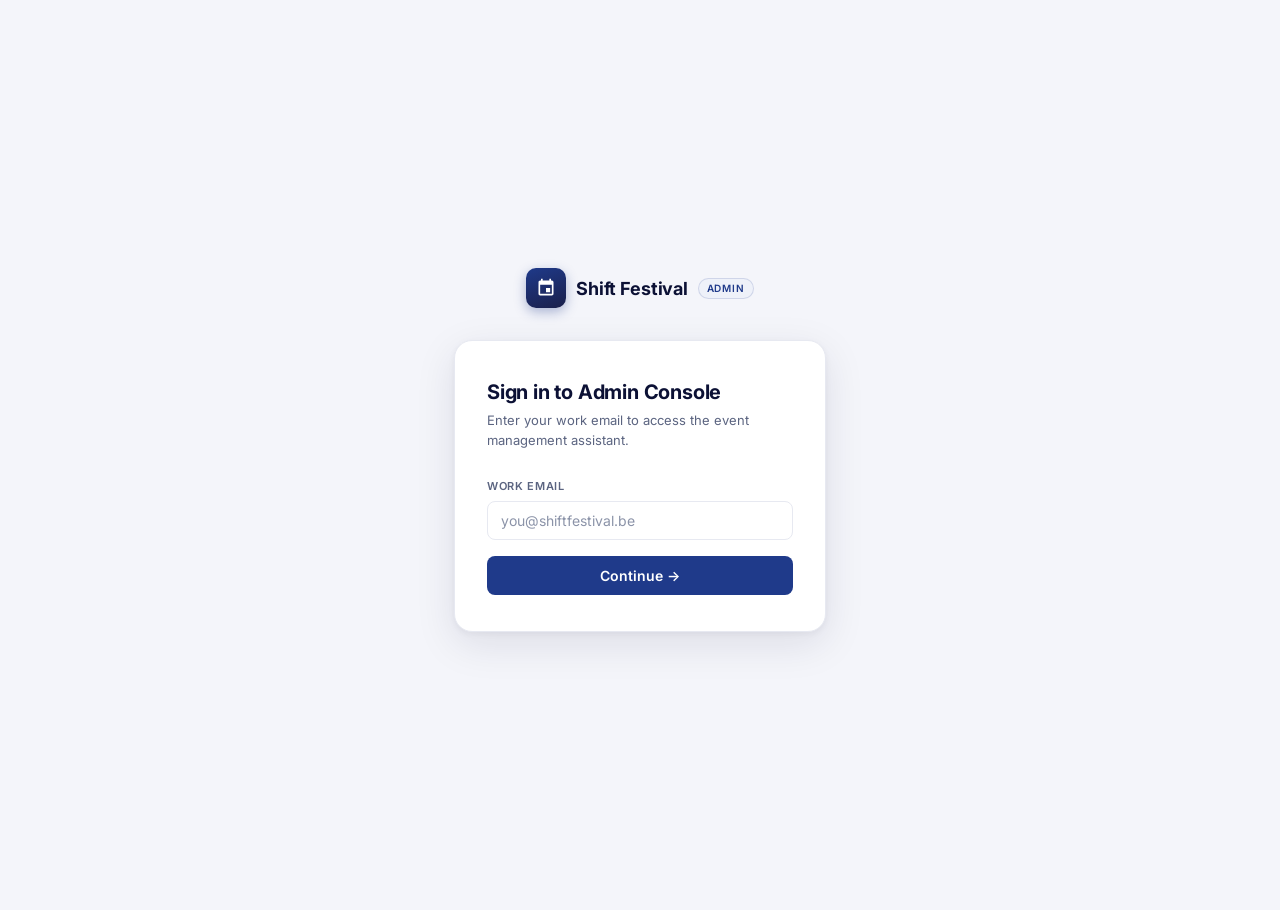
==== static/index.html @ 6b0bdf30 "Fix crypto.randomUUID on non-secure HTTP origins crypto.randomUUID() is only available in secure con" ====
<!DOCTYPE html>
<html lang="en">
<head>
  <meta charset="UTF-8" />
  <meta name="viewport" content="width=device-width, initial-scale=1.0" />
  <title>Admin Console — Shift Festival</title>
  <link rel="preconnect" href="https://fonts.googleapis.com" />
  <link rel="preconnect" href="https://fonts.gstatic.com" crossorigin />
  <link href="https://fonts.googleapis.com/css2?family=Inter:wght@400;500;600;700&family=JetBrains+Mono:wght@400;500&display=swap" rel="stylesheet" />
  <style>
    :root {
      --bg:          #f4f5fa;
      --surface:     #ffffff;
      --surface-2:   #fafbfd;
      --ink:         #0c1135;
      --ink-2:       #1a1f4a;
      --muted:       #5b6480;
      --muted-2:     #8b93a8;
      --line:        #e7e9f1;
      --line-2:      #dfe2ee;
      --primary:     #1f3a8a;
      --primary-dk:  #172a63;
      --primary-soft:#eef1f9;
      --accent:      #0e7c66;
      --accent-soft: #e6f4f1;
      --ok:          #0f8b66;
      --warn:        #c97a08;
      --hot:         #d63a4a;
      --ok-soft:     #e6f4ee;
      --warn-soft:   #fef3e2;
      --hot-soft:    #fdeef0;
      --shadow-sm:   0 1px 2px rgba(15,18,60,.04), 0 1px 1px rgba(15,18,60,.03);
      --shadow:      0 4px 14px rgba(15,18,60,.07), 0 1px 2px rgba(15,18,60,.04);
      --shadow-lg:   0 12px 40px rgba(15,18,60,.10), 0 2px 6px rgba(15,18,60,.05);
      --radius:      12px;
      --radius-lg:   18px;
      --radius-sm:   8px;
      --font:        "Inter", system-ui, -apple-system, sans-serif;
      --font-mono:   "JetBrains Mono", ui-monospace, "SF Mono", monospace;
    }

    *, *::before, *::after { box-sizing: border-box; margin: 0; padding: 0; }

    body {
      font-family: var(--font);
      background: var(--bg);
      color: var(--ink);
      height: 100dvh;
      overflow: hidden;
      font-size: 14px;
      line-height: 1.5;
      -webkit-font-smoothing: antialiased;
    }

    /* ── Shared ───────────────────────────────────────────────── */
    .screen {
      position: absolute; inset: 0;
      display: flex; flex-direction: column;
      transition: opacity .25s, transform .25s;
    }
    .screen.hidden { opacity: 0; pointer-events: none; transform: translateY(10px); }

    /* ── LOGIN ────────────────────────────────────────────────── */
    #login-screen {
      align-items: center;
      justify-content: center;
      background: var(--bg);
    }

    .login-wrap {
      width: 100%; max-width: 420px; padding: 24px;
      display: flex; flex-direction: column; gap: 0;
    }

    .login-brand {
      display: flex; align-items: center; gap: 10px;
      margin-bottom: 32px; justify-content: center;
    }
    .login-brand-icon {
      width: 40px; height: 40px; border-radius: 10px;
      background: linear-gradient(160deg, var(--primary), var(--ink-2));
      display: flex; align-items: center; justify-content: center;
      box-shadow: 0 4px 12px rgba(31,58,138,.35);
    }
    .login-brand-icon svg { width: 20px; height: 20px; fill: #fff; }
    .login-brand-name { font-size: 18px; font-weight: 700; letter-spacing: -.015em; color: var(--ink); }
    .login-brand-tag  {
      font-size: 10px; font-weight: 600; letter-spacing: .08em; text-transform: uppercase;
      padding: 2px 8px; border-radius: 99px;
      background: var(--primary-soft); color: var(--primary);
      border: 1px solid rgba(31,58,138,.15);
    }

    .login-card {
      background: var(--surface);
      border: 1px solid var(--line);
      border-radius: var(--radius-lg);
      padding: 36px 32px;
      box-shadow: var(--shadow-lg);
    }

    .login-title { font-size: 20px; font-weight: 700; margin-bottom: 4px; letter-spacing: -.01em; }
    .login-sub   { font-size: 13px; color: var(--muted); margin-bottom: 28px; line-height: 1.5; }

    .form-group { margin-bottom: 16px; }
    .form-group label {
      display: block; font-size: 11px; font-weight: 600;
      color: var(--muted); margin-bottom: 6px;
      letter-spacing: .06em; text-transform: uppercase;
    }
    .form-group input {
      width: 100%; padding: 10px 13px;
      background: var(--surface); border: 1px solid var(--line);
      border-radius: var(--radius-sm); color: var(--ink); font-size: 14px;
      font-family: var(--font); outline: none; transition: border-color .15s, box-shadow .15s;
    }
    .form-group input:focus {
      border-color: var(--accent);
      box-shadow: 0 0 0 3px rgba(14,124,102,.1);
    }
    .form-group input::placeholder { color: var(--muted-2); }

    #login-error {
      font-size: 12px; color: var(--hot); margin-bottom: 14px;
      min-height: 18px; display: none;
      background: var(--hot-soft); border: 1px solid rgba(214,58,74,.15);
      border-radius: var(--radius-sm); padding: 8px 12px;
    }

    .btn-primary {
      width: 100%; padding: 11px 16px;
      background: var(--primary);
      border: none; border-radius: var(--radius-sm);
      color: #fff; font-size: 14px; font-weight: 600;
      font-family: var(--font); cursor: pointer; transition: background .15s, box-shadow .15s;
      display: flex; align-items: center; justify-content: center; gap: 8px;
      letter-spacing: -.005em;
    }
    .btn-primary:hover    { background: var(--primary-dk); box-shadow: 0 4px 14px rgba(31,58,138,.3); }
    .btn-primary:disabled { opacity: .5; cursor: not-allowed; }

    .btn-spinner {
      width: 15px; height: 15px; border: 2px solid rgba(255,255,255,.3);
      border-top-color: #fff; border-radius: 50%;
      animation: spin .65s linear infinite; display: none;
    }
    .btn-primary.loading .btn-spinner { display: block; }
    .btn-primary.loading .btn-label   { display: none; }

    /* ── CHAT ─────────────────────────────────────────────────── */
    #chat-screen { display: flex; flex-direction: column; background: var(--bg); }

    /* Header */
    .chat-header {
      flex-shrink: 0;
      display: flex; align-items: center; gap: 12px;
      padding: 0 20px; height: 56px;
      background: rgba(255,255,255,.85);
      backdrop-filter: blur(12px);
      border-bottom: 1px solid var(--line);
      z-index: 10;
    }
    .header-icon {
      width: 30px; height: 30px; border-radius: 8px;
      background: linear-gradient(160deg, var(--primary), var(--ink-2));
      display: flex; align-items: center; justify-content: center; flex-shrink: 0;
    }
    .header-icon svg { width: 15px; height: 15px; fill: #fff; }
    .header-brand { display: flex; flex-direction: column; flex: 1; }
    .header-title { font-size: 13px; font-weight: 700; color: var(--ink); letter-spacing: -.01em; line-height: 1.2; }
    .header-sub   { font-size: 11px; color: var(--muted); letter-spacing: .01em; }
    .header-user  {
      font-size: 12px; color: var(--muted);
      background: var(--surface-2); border: 1px solid var(--line);
      border-radius: 99px; padding: 3px 10px;
      font-family: var(--font-mono); font-size: 11px;
    }
    .header-conn {
      display: flex; align-items: center; gap: 6px;
      font-size: 12px; color: var(--muted);
    }
    .conn-dot {
      width: 7px; height: 7px; border-radius: 50%;
      background: var(--muted-2); transition: background .3s;
    }
    .conn-dot.online  { background: var(--ok); box-shadow: 0 0 0 2px var(--ok-soft); }
    .conn-dot.offline { background: var(--hot); }

    /* Status bar */
    .status-bar {
      flex-shrink: 0; height: 26px;
      display: flex; align-items: center; padding: 0 20px;
      background: var(--surface); border-bottom: 1px solid var(--line);
    }
    .status-text { font-size: 11px; color: var(--muted-2); letter-spacing: .02em; }
    .status-text.active { color: var(--accent); }

    /* Messages */
    .messages {
      flex: 1; overflow-y: auto; padding: 24px 20px;
      display: flex; flex-direction: column; gap: 16px;
    }
    .messages::-webkit-scrollbar { width: 4px; }
    .messages::-webkit-scrollbar-thumb { background: var(--line-2); border-radius: 2px; }

    /* Welcome */
    .welcome {
      margin: auto; text-align: center;
      max-width: 400px; padding: 32px 20px;
    }
    .welcome-icon {
      width: 56px; height: 56px; border-radius: 14px;
      background: linear-gradient(160deg, var(--primary), var(--ink-2));
      display: flex; align-items: center; justify-content: center;
      margin: 0 auto 20px; box-shadow: 0 8px 24px rgba(31,58,138,.25);
      animation: float 3s ease-in-out infinite;
    }
    .welcome-icon svg { width: 26px; height: 26px; fill: #fff; }
    .welcome h2 { font-size: 18px; font-weight: 700; margin-bottom: 8px; letter-spacing: -.015em; }
    .welcome p  { font-size: 13px; color: var(--muted); line-height: 1.6; }
    .welcome-chips { display: flex; flex-wrap: wrap; gap: 8px; justify-content: center; margin-top: 20px; }
    .welcome-chip {
      padding: 7px 14px; border-radius: 99px;
      background: var(--surface); border: 1px solid var(--line);
      font-size: 12px; font-weight: 500; color: var(--muted);
      cursor: pointer; transition: all .15s; box-shadow: var(--shadow-sm);
    }
    .welcome-chip:hover {
      background: var(--primary-soft); color: var(--primary);
      border-color: rgba(31,58,138,.2); box-shadow: var(--shadow);
    }

    /* Message rows */
    .msg-row { display: flex; flex-direction: column; max-width: 80%; }
    .msg-row.user   { align-self: flex-end; align-items: flex-end; }
    .msg-row.assist { align-self: flex-start; align-items: flex-start; }
    .msg-row { animation: fadeUp .2s ease; }

    .msg-bubble {
      padding: 10px 14px; border-radius: 14px;
      font-size: 13.5px; line-height: 1.6;
      white-space: pre-wrap; word-break: break-word;
    }
    .msg-row.user   .msg-bubble {
      background: var(--primary); color: #fff;
      border-bottom-right-radius: 4px;
      box-shadow: 0 2px 8px rgba(31,58,138,.2);
    }
    .msg-row.assist .msg-bubble {
      background: var(--surface); color: var(--ink);
      border: 1px solid var(--line); border-bottom-left-radius: 4px;
      box-shadow: var(--shadow-sm);
    }

    /* Cursor */
    .cursor {
      display: inline-block; width: 2px; height: 14px;
      background: var(--accent); margin-left: 2px; vertical-align: middle;
      animation: blink .8s step-end infinite;
    }

    /* Tool badges */
    .badge-row { display: flex; flex-wrap: wrap; gap: 6px; margin-bottom: 6px; }
    .badge {
      display: inline-flex; align-items: center; gap: 5px;
      padding: 3px 9px; border-radius: 99px; font-size: 11px; font-weight: 500;
      background: var(--surface); border: 1px solid var(--line);
      color: var(--muted); box-shadow: var(--shadow-sm);
      transition: all .2s;
    }
    .badge.done  { background: var(--ok-soft);   border-color: rgba(14,124,102,.2); color: var(--ok); }
    .badge.error { background: var(--hot-soft);   border-color: rgba(214,58,74,.2);  color: var(--hot); }
    .badge-spinner {
      width: 10px; height: 10px;
      border: 1.5px solid var(--line-2); border-top-color: var(--accent);
      border-radius: 50%; animation: spin .65s linear infinite;
    }
    .badge-icon { font-size: 10px; }
    .badge-time { opacity: .6; font-size: 10px; font-family: var(--font-mono); }

    /* Suggestions */
    .suggestions { display: flex; gap: 8px; flex-wrap: wrap; margin-top: 10px; }
    .chip {
      padding: 6px 13px; border-radius: 99px; font-size: 12px; font-weight: 500;
      background: var(--surface); border: 1px solid var(--line);
      color: var(--muted); cursor: pointer; transition: all .15s;
      box-shadow: var(--shadow-sm);
    }
    .chip:hover {
      background: var(--primary-soft); color: var(--primary);
      border-color: rgba(31,58,138,.2);
    }

    /* Cards */
    .card-grid { display: flex; flex-direction: column; gap: 6px; margin-top: 10px; width: 100%; }

    .card {
      padding: 12px 14px;
      background: var(--surface); border: 1px solid var(--line);
      border-radius: var(--radius); font-size: 12px;
      box-shadow: var(--shadow-sm); transition: box-shadow .15s;
    }
    .card:hover { box-shadow: var(--shadow); }
    .card-title { font-weight: 600; font-size: 13px; margin-bottom: 5px; color: var(--ink); letter-spacing: -.01em; }
    .card-meta  { color: var(--muted); display: flex; gap: 14px; flex-wrap: wrap; font-size: 12px; }
    .card-meta span { display: flex; align-items: center; gap: 4px; }
    .card-pill {
      display: inline-flex; align-items: center; gap: 4px;
      padding: 1px 8px; border-radius: 99px;
      font-size: 10px; font-weight: 600; letter-spacing: .03em;
    }
    .card-pill.teal   { background: var(--accent-soft); color: var(--accent); }
    .card-pill.navy   { background: var(--primary-soft); color: var(--primary); }

    /* Service status grid */
    .status-grid { display: grid; grid-template-columns: repeat(auto-fill, minmax(150px, 1fr)); gap: 6px; margin-top: 10px; }
    .status-tile {
      padding: 11px 13px;
      background: var(--surface); border: 1px solid var(--line);
      border-radius: var(--radius); box-shadow: var(--shadow-sm);
      display: flex; align-items: center; gap: 9px; font-size: 12px;
    }
    .svc-dot { width: 8px; height: 8px; border-radius: 50%; flex-shrink: 0; }
    .svc-dot.online   { background: var(--ok);   box-shadow: 0 0 0 2.5px var(--ok-soft); }
    .svc-dot.offline  { background: var(--hot);  box-shadow: 0 0 0 2.5px var(--hot-soft); }
    .svc-dot.degraded { background: var(--warn); box-shadow: 0 0 0 2.5px var(--warn-soft); }
    .svc-dot.unknown  { background: var(--muted-2); }
    .svc-name   { font-weight: 600; flex: 1; color: var(--ink); }
    .svc-status { color: var(--muted); font-size: 11px; text-transform: capitalize; }

    /* Error log */
    .log-line {
      padding: 7px 11px; border-radius: var(--radius-sm);
      font-family: var(--font-mono); font-size: 11px;
      border-left: 3px solid var(--line-2); margin-top: 4px;
      background: var(--surface-2); color: var(--muted);
    }
    .log-line.error   { border-left-color: var(--hot);  background: var(--hot-soft);  color: var(--ink); }
    .log-line.warning { border-left-color: var(--warn); background: var(--warn-soft); color: var(--ink); }
    .log-source { font-weight: 700; color: var(--ink); margin-right: 7px; }

    /* Invoice status pills */
    .inv-status {
      display: inline-block; padding: 1px 7px; border-radius: 99px;
      font-size: 10px; font-weight: 600; letter-spacing: .03em; text-transform: capitalize;
    }
    .inv-status.paid    { background: var(--ok-soft);   color: var(--ok); }
    .inv-status.open    { background: var(--primary-soft); color: var(--primary); }
    .inv-status.overdue { background: var(--hot-soft);  color: var(--hot); }
    .inv-status.unknown { background: var(--surface-2); color: var(--muted); border: 1px solid var(--line); }

    /* Total card */
    .total-card {
      padding: 16px 18px; border-radius: var(--radius);
      background: var(--primary); color: #fff; margin-top: 10px;
      box-shadow: 0 4px 16px rgba(31,58,138,.25);
    }
    .total-amount { font-size: 26px; font-weight: 700; letter-spacing: -.02em; line-height: 1; }
    .total-label  { font-size: 12px; opacity: .7; margin-top: 5px; }

    /* Typing indicator */
    .typing { display: flex; gap: 4px; align-items: center; padding: 2px 0; }
    .typing-dot {
      width: 6px; height: 6px; border-radius: 50%; background: var(--muted-2);
      animation: bounce .9s ease-in-out infinite;
    }
    .typing-dot:nth-child(2) { animation-delay: .15s; }
    .typing-dot:nth-child(3) { animation-delay: .30s; }

    /* Error toast */
    .error-toast {
      padding: 10px 14px; border-radius: var(--radius-sm); font-size: 12px;
      background: var(--hot-soft); border: 1px solid rgba(214,58,74,.2);
      color: var(--hot); display: flex; align-items: center; gap: 8px;
    }

    /* Input bar */
    .input-bar {
      flex-shrink: 0; padding: 12px 16px;
      background: rgba(255,255,255,.9);
      backdrop-filter: blur(10px);
      border-top: 1px solid var(--line);
      display: flex; gap: 10px; align-items: flex-end;
    }
    .input-wrap { flex: 1; position: relative; }
    #msg-input {
      width: 100%; padding: 10px 14px;
      background: var(--surface); border: 1px solid var(--line);
      border-radius: var(--radius-sm); color: var(--ink); font-size: 14px;
      font-family: var(--font); outline: none; resize: none; line-height: 1.5;
      max-height: 120px; overflow-y: hidden; transition: border-color .15s, box-shadow .15s;
      box-shadow: var(--shadow-sm);
    }
    #msg-input:focus {
      border-color: var(--accent);
      box-shadow: 0 0 0 3px rgba(14,124,102,.1);
    }
    #msg-input::placeholder { color: var(--muted-2); }
    #msg-input:disabled     { opacity: .5; cursor: not-allowed; }

    #send-btn {
      width: 40px; height: 40px; flex-shrink: 0; border-radius: var(--radius-sm);
      background: var(--primary); border: none; cursor: pointer;
      display: flex; align-items: center; justify-content: center;
      transition: background .15s, box-shadow .15s; box-shadow: 0 2px 8px rgba(31,58,138,.25);
    }
    #send-btn:hover    { background: var(--primary-dk); box-shadow: 0 4px 14px rgba(31,58,138,.35); }
    #send-btn:disabled { opacity: .4; cursor: not-allowed; box-shadow: none; }
    #send-btn svg { width: 17px; height: 17px; fill: #fff; }

    /* Divider label */
    .day-divider {
      display: flex; align-items: center; gap: 10px;
      font-size: 11px; color: var(--muted-2); letter-spacing: .04em; text-transform: uppercase;
      margin: 4px 0;
    }
    .day-divider::before, .day-divider::after {
      content: ''; flex: 1; height: 1px; background: var(--line);
    }

    /* Keyframes */
    @keyframes spin    { to { transform: rotate(360deg); } }
    @keyframes blink   { 50% { opacity: 0; } }
    @keyframes bounce  { 0%,80%,100% { transform: translateY(0); } 40% { transform: translateY(-5px); } }
    @keyframes float   { 0%,100% { transform: translateY(0); } 50% { transform: translateY(-6px); } }
    @keyframes fadeUp  { from { opacity: 0; transform: translateY(6px); } to { opacity: 1; transform: none; } }
  </style>
</head>
<body>

<!-- ── LOGIN ──────────────────────────────────────────────────── -->
<div class="screen" id="login-screen">
  <div class="login-wrap">

    <div class="login-brand">
      <div class="login-brand-icon">
        <svg viewBox="0 0 24 24"><path d="M17 12h-5v5h5v-5zM16 1v2H8V1H6v2H5c-1.11 0-1.99.9-1.99 2L3 19c0 1.1.89 2 2 2h14c1.1 0 2-.9 2-2V5c0-1.1-.9-2-2-2h-1V1h-2zm3 18H5V8h14v11z"/></svg>
      </div>
      <span class="login-brand-name">Shift Festival</span>
      <span class="login-brand-tag">Admin</span>
    </div>

    <div class="login-card">
      <div class="login-title">Sign in to Admin Console</div>
      <div class="login-sub">Enter your work email to access the event management assistant.</div>

      <div class="form-group">
        <label for="email-input">Work email</label>
        <input id="email-input" type="email" placeholder="you@shiftfestival.be" autocomplete="email" />
      </div>

      <div id="login-error"></div>

      <button class="btn-primary" id="login-btn">
        <div class="btn-spinner"></div>
        <span class="btn-label">Continue →</span>
      </button>
    </div>

  </div>
</div>

<!-- ── CHAT ────────────────────────────────────────────────────── -->
<div class="screen hidden" id="chat-screen">

  <div class="chat-header">
    <div class="header-icon">
      <svg viewBox="0 0 24 24"><path d="M20 2H4c-1.1 0-2 .9-2 2v18l4-4h14c1.1 0 2-.9 2-2V4c0-1.1-.9-2-2-2z"/></svg>
    </div>
    <div class="header-brand">
      <div class="header-title">Admin Assistant</div>
      <div class="header-sub">Shift Festival</div>
    </div>
    <div class="header-user" id="header-user"></div>
    <div class="header-conn">
      <div class="conn-dot" id="conn-dot"></div>
      <span id="conn-label">Connecting</span>
    </div>
  </div>

  <div class="status-bar">
    <span class="status-text" id="status-text"></span>
  </div>

  <div class="messages" id="messages">
    <div class="day-divider">Today</div>
    <div class="welcome" id="welcome">
      <div class="welcome-icon">
        <svg viewBox="0 0 24 24"><path d="M20 2H4c-1.1 0-2 .9-2 2v18l4-4h14c1.1 0 2-.9 2-2V4c0-1.1-.9-2-2-2z"/></svg>
      </div>
      <h2>What can I help with?</h2>
      <p>Query sessions, invoices, member registrations, Kassa orders, or service health across all platforms.</p>
      <div class="welcome-chips">
        <div class="welcome-chip" onclick="sendText(this.textContent)">Show all sessions</div>
        <div class="welcome-chip" onclick="sendText(this.textContent)">Which services are down?</div>
        <div class="welcome-chip" onclick="sendText(this.textContent)">Revenue this month</div>
        <div class="welcome-chip" onclick="sendText(this.textContent)">Recent error logs</div>
        <div class="welcome-chip" onclick="sendText(this.textContent)">Member registrations today</div>
      </div>
    </div>
  </div>

  <div class="input-bar">
    <div class="input-wrap">
      <textarea id="msg-input" rows="1" placeholder="Ask something…" disabled></textarea>
    </div>
    <button id="send-btn" disabled>
      <svg viewBox="0 0 24 24"><path d="M2.01 21L23 12 2.01 3 2 10l15 2-15 2z"/></svg>
    </button>
  </div>

</div>

<script>
(function () {
  'use strict';

  // ── Auth ───────────────────────────────────────────────────────
  let identity = JSON.parse(sessionStorage.getItem('admin_identity') || 'null');
  if (identity) showChat(identity);

  const $loginScreen = document.getElementById('login-screen');
  const $chatScreen  = document.getElementById('chat-screen');
  const $loginBtn    = document.getElementById('login-btn');
  const $emailInput  = document.getElementById('email-input');
  const $loginError  = document.getElementById('login-error');

  $emailInput.addEventListener('keydown', e => { if (e.key === 'Enter') doLogin(); });
  $loginBtn.addEventListener('click', doLogin);

  async function doLogin() {
    const email = $emailInput.value.trim().toLowerCase();
    if (!email) { showLoginError('Please enter your email address.'); return; }

    $loginBtn.classList.add('loading');
    $loginBtn.disabled = true;
    $loginError.style.display = 'none';

    try {
      const res  = await fetch('/api/identify', {
        method: 'POST', headers: { 'Content-Type': 'application/json' },
        body: JSON.stringify({ email })
      });
      const data = await res.json();
      if (!res.ok || data.error) { showLoginError(data.error || 'User not found.'); return; }
      identity = data;
      sessionStorage.setItem('admin_identity', JSON.stringify(data));
      showChat(data);
    } catch {
      showLoginError('Could not reach server. Is it running?');
    } finally {
      $loginBtn.classList.remove('loading');
      $loginBtn.disabled = false;
    }
  }

  function showLoginError(msg) {
    $loginError.textContent = msg;
    $loginError.style.display = 'block';
  }

  function showChat(id) {
    document.getElementById('header-user').textContent = id.email;
    $loginScreen.classList.add('hidden');
    $chatScreen.classList.remove('hidden');
    initWS(id.identity_uuid);
  }

  // ── WebSocket ──────────────────────────────────────────────────
  const SESSION_ID = (crypto.randomUUID ?? (() => ([1e7]+-1e3+-4e3+-8e3+-1e11).replace(/[018]/g,c=>(c^crypto.getRandomValues(new Uint8Array(1))[0]&15>>c/4).toString(16))))();
  let ws = null, ready = false, busy = false;
  let activeBubble = null, activeBadges = {};

  function initWS(uuid) {
    if (ws && ws.readyState < 2) return;
    const proto = location.protocol === 'https:' ? 'wss' : 'ws';
    ws = new WebSocket(`${proto}://${location.host}/ws/${SESSION_ID}`);

    ws.onopen    = () => ws.send(JSON.stringify({ type: 'identify', identity_uuid: uuid }));
    ws.onclose   = () => { ready = false; setConn(false); setInput(false); setTimeout(() => initWS(identity.identity_uuid), 3000); };
    ws.onerror   = () => setConn(false);
    ws.onmessage = e => { try { handle(JSON.parse(e.data)); } catch {} };
  }

  function handle(ev) {
    switch (ev.type) {
      case 'ready':
        ready = true; setConn(true); setInput(true); setStatus('');
        break;
      case 'status':
        if (ev.status === 'thinking')          setStatus('Thinking…', true);
        else if (ev.status === 'executing_tools') setStatus(`Querying ${ev.count > 1 ? ev.count + ' services' : 'service'}…`, true);
        else if (ev.status === 'responding')   setStatus('Responding…', true);
        break;
      case 'tool_start':    ensureBubble(); addBadge(ev.call_id, ev.label || ev.tool); break;
      case 'tool_complete': doneBadge(ev.call_id, ev.duration_ms, ev.error); break;
      case 'stream_token':  ensureBubble(); appendToken(ev.token); break;
      case 'cards':         if (activeBubble) renderCards(ev.card_type, ev.data); break;
      case 'suggestions':   if (activeBubble) renderChips(ev.items); break;
      case 'done':          finalize(); setInput(true); busy = false; setStatus(''); break;
      case 'error':
        showError(ev.message, ev.recoverable);
        if (!ev.recoverable) setInput(false);
        else { setInput(true); busy = false; }
        break;
    }
  }

  // ── Bubble management ──────────────────────────────────────────
  function ensureBubble() {
    if (activeBubble) return;
    hideWelcome();
    document.querySelectorAll('.typing-wrap').forEach(n => n.remove());

    const row    = el('div', 'msg-row assist');
    const badges = el('div', 'badge-row');
    const bubble = el('div', 'msg-bubble');
    const cursor = el('span', 'cursor');
    bubble.appendChild(cursor);
    row.append(badges, bubble);
    $msgs().appendChild(row);
    activeBubble = { row, badges, bubble, cursor, textNode: null, cardArea: null, chipArea: null };
    scrollBottom();
  }

  function appendToken(token) {
    if (!activeBubble) return;
    const { bubble, cursor } = activeBubble;
    if (!activeBubble.textNode) {
      activeBubble.textNode = document.createTextNode('');
      bubble.insertBefore(activeBubble.textNode, cursor);
    }
    activeBubble.textNode.textContent += token;
    scrollBottom();
  }

  function finalize() {
    if (!activeBubble) return;
    activeBubble.cursor.remove();
    // remove bubble entirely if it ended up empty (no text, no cards)
    const hasText  = (activeBubble.textNode?.textContent || '').trim().length > 0;
    const hasCards = !!activeBubble.cardArea?.children.length;
    if (!hasText && !hasCards) activeBubble.bubble.style.display = 'none';
    activeBubble = null; activeBadges = {};
    scrollBottom();
  }

  function addBadge(id, label) {
    if (!activeBubble) return;
    const b = el('span', 'badge');
    b.innerHTML = `<span class="badge-spinner"></span>${esc(label)}`;
    activeBubble.badges.appendChild(b);
    activeBadges[id] = b;
    scrollBottom();
  }

  function doneBadge(id, ms, error) {
    const b = activeBadges[id]; if (!b) return;
    b.classList.add(error ? 'error' : 'done');
    const icon = error ? '✕' : '✓';
    const time = ms != null ? `<span class="badge-time">${ms}ms</span>` : '';
    const label = b.textContent.replace(/[✓✕]/g, '').trim();
    b.innerHTML = `<span class="badge-icon">${icon}</span>${esc(label)} ${time}`;
  }

  // ── Cards ──────────────────────────────────────────────────────
  function renderCards(type, data) {
    if (!activeBubble) return;
    if (!activeBubble.cardArea) {
      activeBubble.cardArea = el('div', 'card-grid');
      activeBubble.row.appendChild(activeBubble.cardArea);
    }
    const area = activeBubble.cardArea;

    if (type === 'session') {
      data.forEach(s => {
        const c = el('div', 'card');
        c.innerHTML = `
          <div style="display:flex;align-items:flex-start;justify-content:space-between;gap:8px;margin-bottom:5px">
            <div class="card-title" style="margin:0">${esc(s.name)}</div>
            ${s.status ? `<span class="card-pill teal">${esc(s.status)}</span>` : ''}
          </div>
          <div class="card-meta">
            ${s.date     ? `<span>📅 ${esc(fmt(s.date))}</span>` : ''}
            ${s.location ? `<span>📍 ${esc(s.location)}</span>` : ''}
            ${s.capacity ? `<span>👥 ${esc(s.capacity)}</span>` : ''}
          </div>`;
        area.appendChild(c);
      });
    } else if (type === 'invoice') {
      data.forEach(inv => {
        const sc = (inv.status || '').toLowerCase();
        const c  = el('div', 'card');
        c.innerHTML = `
          <div style="display:flex;align-items:center;justify-content:space-between;margin-bottom:5px">
            <span style="font-size:16px;font-weight:700;color:var(--ink)">€${esc(inv.amount)}</span>
            <span class="inv-status ${sc}">${esc(inv.status || 'unknown')}</span>
          </div>
          <div class="card-meta">
            ${inv.date ? `<span>${esc(fmt(inv.date))}</span>` : ''}
            <span style="font-family:var(--font-mono);font-size:11px">#${esc(inv.invoice_id)}</span>
          </div>`;
        area.appendChild(c);
      });
    } else if (type === 'invoice_total') {
      const c = el('div', 'total-card');
      c.innerHTML = `
        <div class="total-amount">€${esc(data.total_amount)} <span style="font-size:14px;font-weight:500;opacity:.75">${esc(data.currency || 'EUR')}</span></div>
        <div class="total-label">${esc(data.count)} invoice${data.count !== 1 ? 's' : ''}</div>`;
      area.appendChild(c);
    } else if (type === 'service_status') {
      const grid = el('div', 'status-grid');
      data.forEach(svc => {
        const st = (svc.status || 'unknown').toLowerCase();
        const t  = el('div', 'status-tile');
        t.innerHTML = `<span class="svc-dot ${st}"></span>
          <span class="svc-name">${esc(svc.service)}</span>
          <span class="svc-status">${esc(st)}</span>`;
        grid.appendChild(t);
      });
      area.appendChild(grid);
    } else if (type === 'error_log') {
      data.forEach(entry => {
        const lvl = (entry.level || '').toLowerCase();
        const ts  = entry['@timestamp'] ? new Date(entry['@timestamp']).toLocaleTimeString() : '';
        const l   = el('div', `log-line ${lvl}`);
        l.innerHTML = `<span class="log-source">${esc(entry.source || '?')}</span>${esc(entry.message || '')} <span style="opacity:.5;float:right">${ts}</span>`;
        area.appendChild(l);
      });
    } else if (type === 'member') {
      data.forEach(m => {
        const c = el('div', 'card');
        c.innerHTML = `<div class="card-title">${esc(m.name || m.email)}</div>
          <div class="card-meta">
            <span>✉ ${esc(m.email)}</span>
            ${m.registration_status ? `<span class="card-pill navy">${esc(m.registration_status)}</span>` : ''}
          </div>`;
        area.appendChild(c);
      });
    } else if (type === 'order') {
      data.forEach(o => {
        const c = el('div', 'card');
        c.innerHTML = `
          <div style="display:flex;align-items:center;justify-content:space-between;margin-bottom:5px">
            <span style="font-size:16px;font-weight:700;color:var(--ink)">€${esc(o.total)}</span>
            <span style="font-family:var(--font-mono);font-size:11px;color:var(--muted)">#${esc(o.order_id)}</span>
          </div>
          <div class="card-meta">${o.date ? `<span>📅 ${esc(fmt(o.date))}</span>` : ''}</div>`;
        area.appendChild(c);
      });
    }
    scrollBottom();
  }

  function renderChips(items) {
    if (!activeBubble || !items?.length) return;
    if (!activeBubble.chipArea) {
      activeBubble.chipArea = el('div', 'suggestions');
      activeBubble.row.appendChild(activeBubble.chipArea);
    }
    items.forEach(text => {
      const c = el('button', 'chip');
      c.textContent = text;
      c.onclick = () => { activeBubble?.chipArea?.remove(); sendText(text); };
      activeBubble.chipArea.appendChild(c);
    });
    scrollBottom();
  }

  // ── Send ───────────────────────────────────────────────────────
  window.sendText = function(text) {
    text = text.trim();
    if (!text || busy || !ready) return;
    hideWelcome();
    busy = true; setInput(false);
    document.getElementById('msg-input').value = '';

    const row = el('div', 'msg-row user');
    row.innerHTML = `<div class="msg-bubble">${esc(text)}</div>`;
    $msgs().appendChild(row);

    const tw = el('div', 'msg-row assist typing-wrap');
    tw.innerHTML = `<div class="msg-bubble" style="padding:12px 16px"><div class="typing"><div class="typing-dot"></div><div class="typing-dot"></div><div class="typing-dot"></div></div></div>`;
    $msgs().appendChild(tw);
    activeBubble = null;

    scrollBottom();
    ws?.send(JSON.stringify({ type: 'chat', message: text }));
  };

  function showError(msg) {
    document.querySelectorAll('.typing-wrap').forEach(n => n.remove());
    finalize();
    const t = el('div', 'error-toast');
    t.innerHTML = `<span style="font-size:14px">⚠</span> ${esc(msg || 'Something went wrong.')}`;
    $msgs().appendChild(t);
    scrollBottom();
  }

  // ── Input wiring ───────────────────────────────────────────────
  const $input   = document.getElementById('msg-input');
  const $sendBtn = document.getElementById('send-btn');

  $input.addEventListener('keydown', e => {
    if (e.key === 'Enter' && !e.shiftKey) { e.preventDefault(); sendText($input.value); }
  });
  $input.addEventListener('input', () => {
    $input.style.height = 'auto';
    const next = Math.min($input.scrollHeight, 120);
    $input.style.height = next + 'px';
    $input.style.overflowY = $input.scrollHeight > 120 ? 'auto' : 'hidden';
  });
  $sendBtn.addEventListener('click', () => sendText($input.value));

  function setInput(on) { $input.disabled = !on; $sendBtn.disabled = !on; if (on) $input.focus(); }

  // ── Status / connection ────────────────────────────────────────
  function setConn(online) {
    document.getElementById('conn-dot').className    = 'conn-dot ' + (online ? 'online' : 'offline');
    document.getElementById('conn-label').textContent = online ? 'Connected' : 'Reconnecting…';
  }
  function setStatus(text, active) {
    const s = document.getElementById('status-text');
    s.textContent = text;
    s.className   = 'status-text' + (active ? ' active' : '');
  }

  // ── Utilities ──────────────────────────────────────────────────
  function $msgs()      { return document.getElementById('messages'); }
  function scrollBottom(){ const m = $msgs(); m.scrollTop = m.scrollHeight; }
  function hideWelcome() { const w = document.getElementById('welcome'); if (w) w.remove(); }
  function el(tag, cls)  { const e = document.createElement(tag); if (cls) e.className = cls; return e; }
  function esc(s)  { return String(s || '').replace(/&/g,'&amp;').replace(/</g,'&lt;').replace(/>/g,'&gt;').replace(/"/g,'&quot;'); }
  function fmt(d)  { try { const dt = new Date(d); return isNaN(dt) ? d : dt.toLocaleDateString(undefined, { month: 'short', day: 'numeric', year: 'numeric' }); } catch { return d; } }

})();
</script>
</body>
</html>
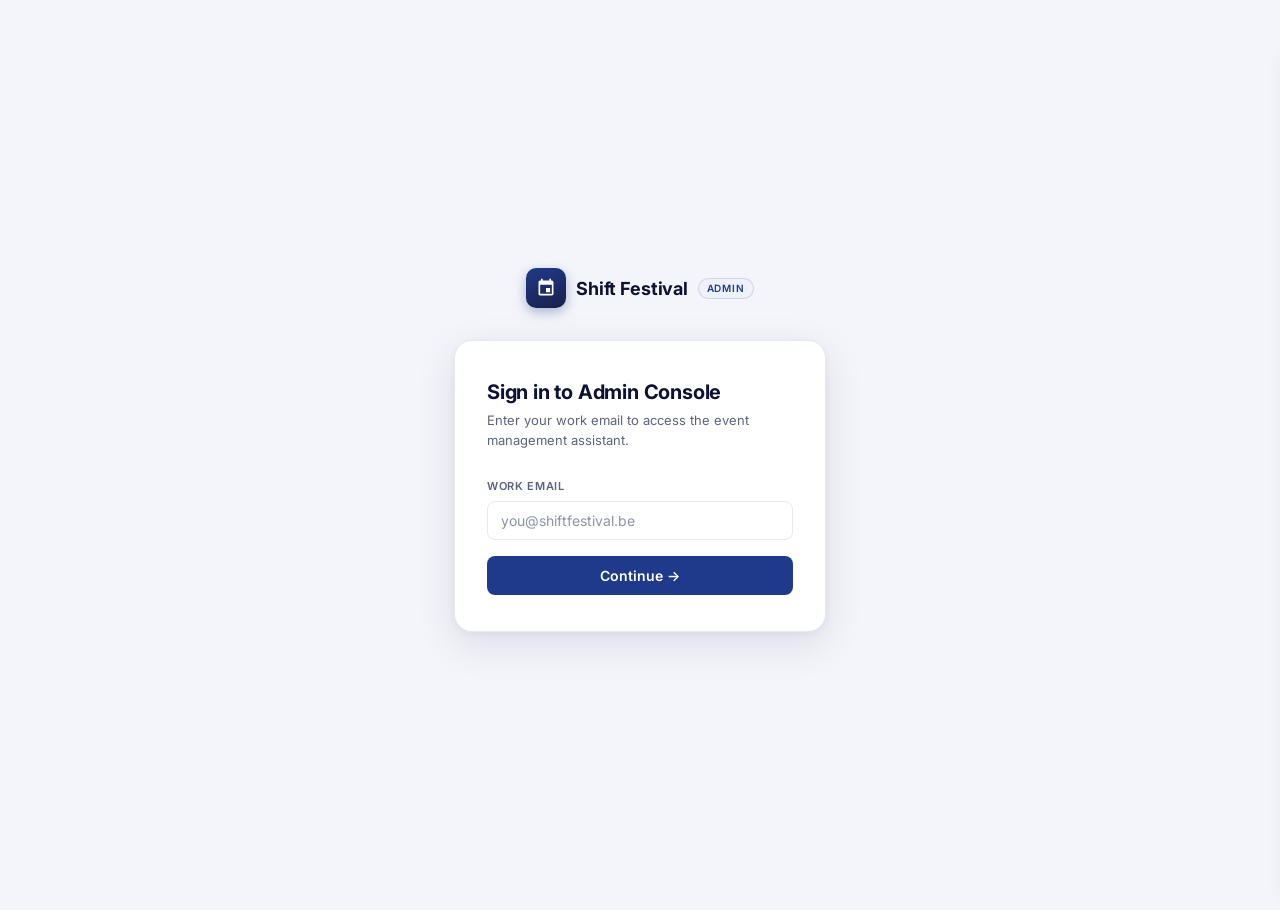
==== commit 4039ecc8: "Add live agent trace panel with step-by-step tool arguments and results Co-Authored-By: Claude Sonne" ====
--- a/static/index.html
+++ b/static/index.html
@@ -418,6 +418,80 @@
       content: ''; flex: 1; height: 1px; background: var(--line);
     }
 
+    /* Trace toggle button */
+    .trace-toggle {
+      width: 30px; height: 30px; border-radius: 8px;
+      background: transparent; border: 1px solid var(--line);
+      display: flex; align-items: center; justify-content: center;
+      cursor: pointer; transition: all .15s; color: var(--muted); flex-shrink: 0;
+    }
+    .trace-toggle:hover  { background: var(--primary-soft); color: var(--primary); border-color: rgba(31,58,138,.2); }
+    .trace-toggle.active { background: var(--primary-soft); color: var(--primary); border-color: rgba(31,58,138,.2); }
+    .trace-toggle svg { width: 14px; height: 14px; fill: currentColor; }
+
+    /* Trace panel */
+    .trace-panel {
+      position: fixed; top: 56px; right: -330px; width: 320px; bottom: 0;
+      background: var(--surface); border-left: 1px solid var(--line);
+      box-shadow: -4px 0 20px rgba(15,18,60,.08);
+      z-index: 50; display: flex; flex-direction: column;
+      transition: right .25s ease;
+    }
+    .trace-panel.open { right: 0; }
+    .trace-hdr {
+      display: flex; align-items: center; justify-content: space-between;
+      padding: 10px 14px; border-bottom: 1px solid var(--line);
+      font-size: 12px; font-weight: 600; color: var(--ink); flex-shrink: 0;
+    }
+    .trace-hdr-left { display: flex; align-items: center; gap: 7px; }
+    .trace-count {
+      font-size: 10px; font-weight: 600;
+      background: var(--primary-soft); color: var(--primary);
+      border-radius: 99px; padding: 1px 7px;
+    }
+    .trace-clear {
+      font-size: 11px; color: var(--muted-2); cursor: pointer;
+      border: none; background: none; padding: 2px 6px; border-radius: 4px;
+    }
+    .trace-clear:hover { color: var(--hot); background: var(--hot-soft); }
+    .trace-body {
+      flex: 1; overflow-y: auto; padding: 10px;
+      display: flex; flex-direction: column; gap: 5px;
+    }
+    .trace-empty {
+      text-align: center; color: var(--muted-2); font-size: 12px;
+      padding: 32px 16px; line-height: 1.6;
+    }
+    .trace-step {
+      border-radius: var(--radius-sm); border: 1px solid var(--line);
+      overflow: hidden; animation: fadeUp .2s ease;
+    }
+    .trace-step-hd {
+      display: flex; align-items: center; gap: 7px;
+      padding: 7px 9px; cursor: pointer; transition: background .15s; user-select: none;
+    }
+    .trace-step-hd:hover { background: var(--surface-2); }
+    .trace-icon {
+      width: 20px; height: 20px; border-radius: 5px;
+      display: flex; align-items: center; justify-content: center;
+      font-size: 10px; flex-shrink: 0;
+    }
+    .trace-icon.think { background: var(--primary-soft); color: var(--primary); }
+    .trace-icon.tool  { background: var(--warn-soft);    color: var(--warn); }
+    .trace-icon.done  { background: var(--ok-soft);      color: var(--ok); }
+    .trace-icon.err   { background: var(--hot-soft);     color: var(--hot); }
+    .trace-step-title { font-size: 11px; font-weight: 600; flex: 1; color: var(--ink); }
+    .trace-step-ms    { font-size: 10px; color: var(--muted-2); font-family: var(--font-mono); }
+    .trace-step-bd { padding: 0 9px 8px; display: none; }
+    .trace-step.open .trace-step-bd { display: block; }
+    .trace-lbl { font-size: 10px; font-weight: 600; color: var(--muted-2); letter-spacing: .04em; text-transform: uppercase; margin: 5px 0 2px; }
+    .trace-pre {
+      font-family: var(--font-mono); font-size: 10px; color: var(--muted);
+      white-space: pre-wrap; word-break: break-all;
+      background: var(--surface-2); border-radius: 4px;
+      padding: 5px 7px; max-height: 110px; overflow-y: auto;
+    }
+
     /* Keyframes */
     @keyframes spin    { to { transform: rotate(360deg); } }
     @keyframes blink   { 50% { opacity: 0; } }
@@ -476,6 +550,9 @@
       <div class="conn-dot" id="conn-dot"></div>
       <span id="conn-label">Connecting</span>
     </div>
+    <button class="trace-toggle" id="trace-toggle-btn" onclick="toggleTrace()" title="Agent Trace">
+      <svg viewBox="0 0 24 24"><path d="M12 4.5C7 4.5 2.73 7.61 1 12c1.73 4.39 6 7.5 11 7.5s9.27-3.11 11-7.5c-1.73-4.39-6-7.5-11-7.5zM12 17c-2.76 0-5-2.24-5-5s2.24-5 5-5 5 2.24 5 5-2.24 5-5 5zm0-8c-1.66 0-3 1.34-3 3s1.34 3 3 3 3-1.34 3-3-1.34-3-3-3z"/></svg>
+    </button>
   </div>
 
   <div class="status-bar">
@@ -511,19 +588,38 @@
 
 </div>
 
+<!-- ── AGENT TRACE PANEL ────────────────────────────────────────── -->
+<div class="trace-panel" id="trace-panel">
+  <div class="trace-hdr">
+    <div class="trace-hdr-left">
+      Agent Trace
+      <span class="trace-count" id="trace-count"></span>
+    </div>
+    <button class="trace-clear" onclick="clearTrace()">Clear</button>
+  </div>
+  <div class="trace-body" id="trace-body">
+    <div class="trace-empty">Send a message to see the agent steps here.</div>
+  </div>
+</div>
+
 <script>
 (function () {
   'use strict';
 
   // ── Auth ───────────────────────────────────────────────────────
-  let identity = JSON.parse(sessionStorage.getItem('admin_identity') || 'null');
-  if (identity) showChat(identity);
-
   const $loginScreen = document.getElementById('login-screen');
   const $chatScreen  = document.getElementById('chat-screen');
   const $loginBtn    = document.getElementById('login-btn');
   const $emailInput  = document.getElementById('email-input');
   const $loginError  = document.getElementById('login-error');
+
+  // ── WebSocket state ────────────────────────────────────────────
+  const SESSION_ID = (crypto.randomUUID ?? (() => ([1e7]+-1e3+-4e3+-8e3+-1e11).replace(/[018]/g,c=>(c^crypto.getRandomValues(new Uint8Array(1))[0]&15>>c/4).toString(16))))();
+  let ws = null, ready = false, busy = false;
+  let activeBubble = null, activeBadges = {};
+
+  let identity = JSON.parse(sessionStorage.getItem('admin_identity') || 'null');
+  if (identity) showChat(identity);
 
   $emailInput.addEventListener('keydown', e => { if (e.key === 'Enter') doLogin(); });
   $loginBtn.addEventListener('click', doLogin);
@@ -567,10 +663,6 @@
   }
 
   // ── WebSocket ──────────────────────────────────────────────────
-  const SESSION_ID = (crypto.randomUUID ?? (() => ([1e7]+-1e3+-4e3+-8e3+-1e11).replace(/[018]/g,c=>(c^crypto.getRandomValues(new Uint8Array(1))[0]&15>>c/4).toString(16))))();
-  let ws = null, ready = false, busy = false;
-  let activeBubble = null, activeBadges = {};
-
   function initWS(uuid) {
     if (ws && ws.readyState < 2) return;
     const proto = location.protocol === 'https:' ? 'wss' : 'ws';
@@ -592,8 +684,16 @@
         else if (ev.status === 'executing_tools') setStatus(`Querying ${ev.count > 1 ? ev.count + ' services' : 'service'}…`, true);
         else if (ev.status === 'responding')   setStatus('Responding…', true);
         break;
-      case 'tool_start':    ensureBubble(); addBadge(ev.call_id, ev.label || ev.tool); break;
-      case 'tool_complete': doneBadge(ev.call_id, ev.duration_ms, ev.error); break;
+      case 'agent_thought': addTraceThought(ev.text, ev.step); break;
+      case 'tool_start':
+        ensureBubble();
+        addBadge(ev.call_id, ev.label || ev.tool);
+        addTraceToolStart(ev.call_id, ev.label || ev.tool, ev.arguments);
+        break;
+      case 'tool_complete':
+        doneBadge(ev.call_id, ev.duration_ms, ev.error);
+        updateTraceToolDone(ev.call_id, ev.duration_ms, ev.error, ev.result_preview);
+        break;
       case 'stream_token':  ensureBubble(); appendToken(ev.token); break;
       case 'cards':         if (activeBubble) renderCards(ev.card_type, ev.data); break;
       case 'suggestions':   if (activeBubble) renderChips(ev.items); break;
@@ -767,6 +867,82 @@
     scrollBottom();
   }
 
+  // ── Agent Trace ────────────────────────────────────────────────
+  let traceMap = {};
+
+  window.toggleTrace = function() {
+    const panel = document.getElementById('trace-panel');
+    const btn   = document.getElementById('trace-toggle-btn');
+    const open  = panel.classList.toggle('open');
+    btn.classList.toggle('active', open);
+  };
+
+  window.clearTrace = function() {
+    document.getElementById('trace-body').innerHTML = '<div class="trace-empty">Send a message to see the agent steps here.</div>';
+    document.getElementById('trace-count').textContent = '';
+    traceMap = {};
+  };
+
+  function _updateTraceCount() {
+    const n = document.getElementById('trace-body').querySelectorAll('.trace-step').length;
+    document.getElementById('trace-count').textContent = n || '';
+  }
+
+  function _traceScrollBottom() {
+    const b = document.getElementById('trace-body'); b.scrollTop = b.scrollHeight;
+  }
+
+  function _traceStep(iconClass, iconChar, title, ms, sections) {
+    const div = el('div', 'trace-step');
+    const msHtml = ms != null ? `<span class="trace-step-ms">${ms}ms</span>` : '';
+    let bodyHtml = '';
+    sections.forEach(([lbl, content]) => {
+      bodyHtml += `<div class="trace-lbl">${esc(lbl)}</div><div class="trace-pre">${esc(content)}</div>`;
+    });
+    div.innerHTML = `
+      <div class="trace-step-hd" onclick="this.parentElement.classList.toggle('open')">
+        <div class="trace-icon ${iconClass}">${iconChar}</div>
+        <div class="trace-step-title">${esc(title)}</div>
+        ${msHtml}
+      </div>
+      <div class="trace-step-bd">${bodyHtml}</div>`;
+    return div;
+  }
+
+  function addTraceThought(text, step) {
+    const body = document.getElementById('trace-body');
+    body.querySelector('.trace-empty')?.remove();
+    const div = _traceStep('think', '💭', `Reasoning (step ${step})`, null, [['Thought', text]]);
+    body.appendChild(div);
+    _updateTraceCount(); _traceScrollBottom();
+  }
+
+  function addTraceToolStart(callId, label, args) {
+    const body = document.getElementById('trace-body');
+    body.querySelector('.trace-empty')?.remove();
+    const argsStr = args ? JSON.stringify(args, null, 2) : '{}';
+    const div = _traceStep('tool', '⟳', label, null, [['Arguments', argsStr]]);
+    body.appendChild(div);
+    traceMap[callId] = div;
+    _updateTraceCount(); _traceScrollBottom();
+  }
+
+  function updateTraceToolDone(callId, ms, error, resultPreview) {
+    const div = traceMap[callId]; if (!div) return;
+    const icon = div.querySelector('.trace-icon');
+    icon.className = `trace-icon ${error ? 'err' : 'done'}`;
+    icon.textContent = error ? '✕' : '✓';
+    if (ms != null) {
+      const existing = div.querySelector('.trace-step-ms');
+      if (existing) existing.textContent = ms + 'ms';
+      else div.querySelector('.trace-step-hd').insertAdjacentHTML('beforeend', `<span class="trace-step-ms">${ms}ms</span>`);
+    }
+    if (resultPreview) {
+      const bd = div.querySelector('.trace-step-bd');
+      bd.insertAdjacentHTML('beforeend', `<div class="trace-lbl">Result</div><div class="trace-pre">${esc(resultPreview)}</div>`);
+    }
+  }
+
   // ── Send ───────────────────────────────────────────────────────
   window.sendText = function(text) {
     text = text.trim();
@@ -783,6 +959,7 @@
     tw.innerHTML = `<div class="msg-bubble" style="padding:12px 16px"><div class="typing"><div class="typing-dot"></div><div class="typing-dot"></div><div class="typing-dot"></div></div></div>`;
     $msgs().appendChild(tw);
     activeBubble = null;
+    clearTrace();
 
     scrollBottom();
     ws?.send(JSON.stringify({ type: 'chat', message: text }));
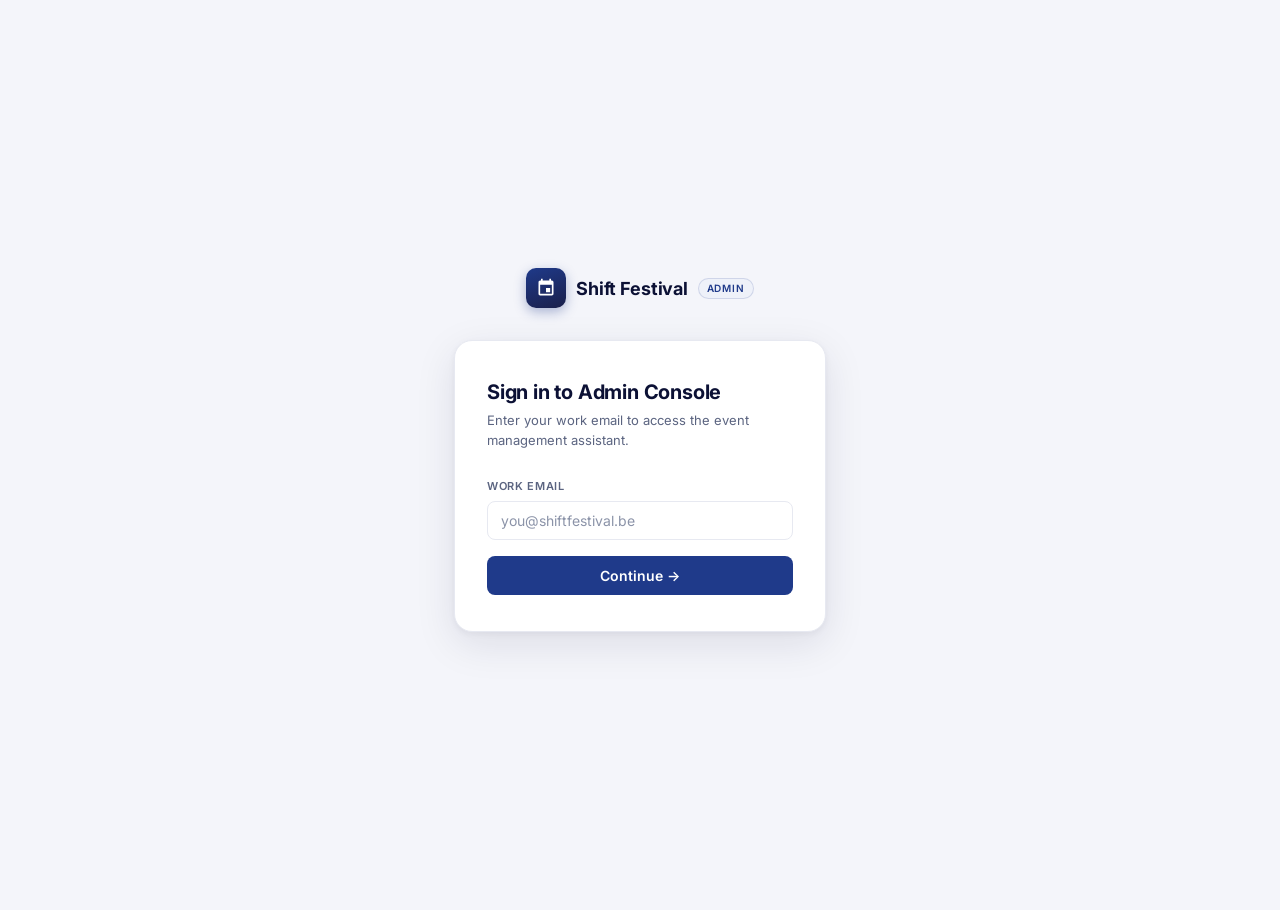
==== commit 95e04b18: "Redesign agent trace as visual timeline flow instead of raw JSON panels Co-Authored-By: Claude Sonne" ====
--- a/static/index.html
+++ b/static/index.html
@@ -431,7 +431,7 @@
 
     /* Trace panel */
     .trace-panel {
-      position: fixed; top: 56px; right: -330px; width: 320px; bottom: 0;
+      position: fixed; top: 56px; right: -330px; width: 300px; bottom: 0;
       background: var(--surface); border-left: 1px solid var(--line);
       box-shadow: -4px 0 20px rgba(15,18,60,.08);
       z-index: 50; display: flex; flex-direction: column;
@@ -455,42 +455,51 @@
     }
     .trace-clear:hover { color: var(--hot); background: var(--hot-soft); }
     .trace-body {
-      flex: 1; overflow-y: auto; padding: 10px;
-      display: flex; flex-direction: column; gap: 5px;
+      flex: 1; overflow-y: auto; padding: 16px 14px;
+      display: flex; flex-direction: column;
     }
     .trace-empty {
       text-align: center; color: var(--muted-2); font-size: 12px;
-      padding: 32px 16px; line-height: 1.6;
-    }
-    .trace-step {
-      border-radius: var(--radius-sm); border: 1px solid var(--line);
-      overflow: hidden; animation: fadeUp .2s ease;
-    }
-    .trace-step-hd {
-      display: flex; align-items: center; gap: 7px;
-      padding: 7px 9px; cursor: pointer; transition: background .15s; user-select: none;
-    }
-    .trace-step-hd:hover { background: var(--surface-2); }
-    .trace-icon {
-      width: 20px; height: 20px; border-radius: 5px;
+      padding: 40px 16px; line-height: 1.7;
+    }
+
+    /* Timeline flow */
+    .tl-item { display: flex; gap: 10px; position: relative; animation: fadeUp .2s ease; }
+    .tl-item + .tl-item { margin-top: 0; }
+    .tl-left { display: flex; flex-direction: column; align-items: center; flex-shrink: 0; }
+    .tl-dot {
+      width: 28px; height: 28px; border-radius: 50%;
       display: flex; align-items: center; justify-content: center;
-      font-size: 10px; flex-shrink: 0;
-    }
-    .trace-icon.think { background: var(--primary-soft); color: var(--primary); }
-    .trace-icon.tool  { background: var(--warn-soft);    color: var(--warn); }
-    .trace-icon.done  { background: var(--ok-soft);      color: var(--ok); }
-    .trace-icon.err   { background: var(--hot-soft);     color: var(--hot); }
-    .trace-step-title { font-size: 11px; font-weight: 600; flex: 1; color: var(--ink); }
-    .trace-step-ms    { font-size: 10px; color: var(--muted-2); font-family: var(--font-mono); }
-    .trace-step-bd { padding: 0 9px 8px; display: none; }
-    .trace-step.open .trace-step-bd { display: block; }
-    .trace-lbl { font-size: 10px; font-weight: 600; color: var(--muted-2); letter-spacing: .04em; text-transform: uppercase; margin: 5px 0 2px; }
-    .trace-pre {
-      font-family: var(--font-mono); font-size: 10px; color: var(--muted);
-      white-space: pre-wrap; word-break: break-all;
-      background: var(--surface-2); border-radius: 4px;
-      padding: 5px 7px; max-height: 110px; overflow-y: auto;
-    }
+      font-size: 13px; flex-shrink: 0; border: 2px solid var(--line);
+      background: var(--surface); position: relative; z-index: 1;
+    }
+    .tl-dot.agent  { background: var(--primary-soft); border-color: var(--primary); color: var(--primary); }
+    .tl-dot.tool   { background: var(--warn-soft);    border-color: var(--warn);    color: var(--warn); }
+    .tl-dot.result { background: var(--ok-soft);      border-color: var(--ok);      color: var(--ok); }
+    .tl-dot.err    { background: var(--hot-soft);     border-color: var(--hot);     color: var(--hot); }
+    .tl-dot.spin   { border-top-color: var(--accent); animation: spin .8s linear infinite; }
+    .tl-line {
+      width: 2px; flex: 1; min-height: 12px;
+      background: var(--line); margin: 2px 0;
+    }
+    .tl-right { flex: 1; padding-bottom: 16px; min-width: 0; }
+    .tl-label {
+      font-size: 11px; font-weight: 600; color: var(--ink);
+      line-height: 1.4; display: flex; align-items: center;
+      gap: 6px; padding-top: 4px;
+    }
+    .tl-ms { font-size: 10px; color: var(--muted-2); font-family: var(--font-mono); font-weight: 400; }
+    .tl-detail {
+      margin-top: 5px; font-size: 11px; color: var(--muted);
+      background: var(--surface-2); border: 1px solid var(--line);
+      border-radius: var(--radius-sm); padding: 7px 9px; line-height: 1.6;
+    }
+    .tl-kv { display: flex; gap: 6px; flex-wrap: wrap; }
+    .tl-kv-item { display: flex; gap: 3px; align-items: baseline; }
+    .tl-key { font-weight: 600; color: var(--muted); font-size: 10px; }
+    .tl-val { color: var(--ink); font-size: 11px; word-break: break-all; }
+    .tl-summary { font-size: 12px; font-weight: 500; color: var(--ink); }
+    .tl-sub     { font-size: 11px; color: var(--muted); margin-top: 2px; }
 
     /* Keyframes */
     @keyframes spin    { to { transform: rotate(360deg); } }
@@ -867,8 +876,8 @@
     scrollBottom();
   }
 
-  // ── Agent Trace ────────────────────────────────────────────────
-  let traceMap = {};
+  // ── Agent Trace (timeline flow) ────────────────────────────────
+  let traceMap = {}; // callId → { toolItem, resultItem }
 
   window.toggleTrace = function() {
     const panel = document.getElementById('trace-panel');
@@ -878,69 +887,123 @@
   };
 
   window.clearTrace = function() {
-    document.getElementById('trace-body').innerHTML = '<div class="trace-empty">Send a message to see the agent steps here.</div>';
+    document.getElementById('trace-body').innerHTML = '<div class="trace-empty">Stuur een bericht om de agent flow hier live te zien.</div>';
     document.getElementById('trace-count').textContent = '';
     traceMap = {};
   };
 
-  function _updateTraceCount() {
-    const n = document.getElementById('trace-body').querySelectorAll('.trace-step').length;
+  function _traceBody() { return document.getElementById('trace-body'); }
+  function _traceScroll() { const b = _traceBody(); b.scrollTop = b.scrollHeight; }
+  function _traceCount() {
+    const n = _traceBody().querySelectorAll('.tl-item').length;
     document.getElementById('trace-count').textContent = n || '';
   }
 
-  function _traceScrollBottom() {
-    const b = document.getElementById('trace-body'); b.scrollTop = b.scrollHeight;
-  }
-
-  function _traceStep(iconClass, iconChar, title, ms, sections) {
-    const div = el('div', 'trace-step');
-    const msHtml = ms != null ? `<span class="trace-step-ms">${ms}ms</span>` : '';
-    let bodyHtml = '';
-    sections.forEach(([lbl, content]) => {
-      bodyHtml += `<div class="trace-lbl">${esc(lbl)}</div><div class="trace-pre">${esc(content)}</div>`;
-    });
-    div.innerHTML = `
-      <div class="trace-step-hd" onclick="this.parentElement.classList.toggle('open')">
-        <div class="trace-icon ${iconClass}">${iconChar}</div>
-        <div class="trace-step-title">${esc(title)}</div>
-        ${msHtml}
+  function _tlItem(dotClass, dotChar, labelHtml, detailHtml, isLast) {
+    const item = el('div', 'tl-item');
+    item.innerHTML = `
+      <div class="tl-left">
+        <div class="tl-dot ${dotClass}">${dotChar}</div>
+        ${isLast ? '' : '<div class="tl-line"></div>'}
       </div>
-      <div class="trace-step-bd">${bodyHtml}</div>`;
-    return div;
+      <div class="tl-right">
+        <div class="tl-label">${labelHtml}</div>
+        ${detailHtml ? `<div class="tl-detail">${detailHtml}</div>` : ''}
+      </div>`;
+    return item;
+  }
+
+  function _fmtArgs(args) {
+    if (!args || !Object.keys(args).length) return '';
+    return Object.entries(args).map(([k, v]) =>
+      `<span class="tl-kv-item"><span class="tl-key">${esc(k)}</span><span class="tl-val">${esc(String(v))}</span></span>`
+    ).join('');
+  }
+
+  function _fmtResult(preview) {
+    if (!preview) return '';
+    try {
+      const d = JSON.parse(preview);
+      const parts = [];
+      if (d.error)          return `<span style="color:var(--hot)">${esc(d.error)}</span>`;
+      if (d.total_revenue != null) parts.push(`<div class="tl-summary">€${Number(d.total_revenue).toLocaleString('nl-BE', {minimumFractionDigits:2})}</div>`);
+      if (d.order_count != null)   parts.push(`<div class="tl-sub">${d.order_count} orders</div>`);
+      if (d.total_amount != null)  parts.push(`<div class="tl-summary">€${esc(String(d.total_amount))}</div>`);
+      if (Array.isArray(d.sessions))   parts.push(`<div class="tl-sub">${d.sessions.length} sessions</div>`);
+      if (Array.isArray(d.invoices))   parts.push(`<div class="tl-sub">${d.invoices.length} invoices</div>`);
+      if (Array.isArray(d.members))    parts.push(`<div class="tl-sub">${d.members.length} members</div>`);
+      if (Array.isArray(d.orders))     parts.push(`<div class="tl-sub">${d.orders.length} orders</div>`);
+      if (Array.isArray(d.services))   parts.push(`<div class="tl-sub">${d.services.length} services</div>`);
+      if (d.status != null && !parts.length) parts.push(`<div class="tl-sub">status: ${esc(String(d.status))}</div>`);
+      return parts.length ? parts.join('') : `<div class="tl-sub" style="word-break:break-all">${esc(preview.slice(0,120))}${preview.length>120?'…':''}</div>`;
+    } catch {
+      return `<div class="tl-sub">${esc(preview.slice(0, 120))}${preview.length > 120 ? '…' : ''}</div>`;
+    }
   }
 
   function addTraceThought(text, step) {
-    const body = document.getElementById('trace-body');
+    const body = _traceBody();
     body.querySelector('.trace-empty')?.remove();
-    const div = _traceStep('think', '💭', `Reasoning (step ${step})`, null, [['Thought', text]]);
-    body.appendChild(div);
-    _updateTraceCount(); _traceScrollBottom();
+    const item = _tlItem('agent', '🤖',
+      `<span>Agent — stap ${step}</span>`,
+      `<div class="tl-sub" style="font-style:italic">${esc(text.slice(0,200))}${text.length>200?'…':''}</div>`,
+      false);
+    body.appendChild(item);
+    _traceCount(); _traceScroll();
   }
 
   function addTraceToolStart(callId, label, args) {
-    const body = document.getElementById('trace-body');
+    const body = _traceBody();
     body.querySelector('.trace-empty')?.remove();
-    const argsStr = args ? JSON.stringify(args, null, 2) : '{}';
-    const div = _traceStep('tool', '⟳', label, null, [['Arguments', argsStr]]);
-    body.appendChild(div);
-    traceMap[callId] = div;
-    _updateTraceCount(); _traceScrollBottom();
+
+    // Tool call item (spinner, stays until done)
+    const toolItem = _tlItem('tl-dot spin', '', `<span>${esc(label)}</span>`,
+      args && Object.keys(args).length ? `<div class="tl-kv">${_fmtArgs(args)}</div>` : '',
+      false);
+    toolItem.querySelector('.tl-dot').textContent = '';
+    body.appendChild(toolItem);
+
+    // Placeholder for result (hidden until done)
+    const resultItem = _tlItem('tl-dot', '…', '', '', true);
+    resultItem.style.display = 'none';
+    body.appendChild(resultItem);
+
+    traceMap[callId] = { toolItem, resultItem };
+    _traceCount(); _traceScroll();
   }
 
   function updateTraceToolDone(callId, ms, error, resultPreview) {
-    const div = traceMap[callId]; if (!div) return;
-    const icon = div.querySelector('.trace-icon');
-    icon.className = `trace-icon ${error ? 'err' : 'done'}`;
-    icon.textContent = error ? '✕' : '✓';
+    const entry = traceMap[callId]; if (!entry) return;
+    const { toolItem, resultItem } = entry;
+
+    // Update tool dot: stop spinning, show check/cross
+    const dot = toolItem.querySelector('.tl-dot');
+    dot.className = `tl-dot ${error ? 'err' : 'tool'}`;
+    dot.textContent = error ? '✕' : '🔧';
+    // Add timing to label
     if (ms != null) {
-      const existing = div.querySelector('.trace-step-ms');
-      if (existing) existing.textContent = ms + 'ms';
-      else div.querySelector('.trace-step-hd').insertAdjacentHTML('beforeend', `<span class="trace-step-ms">${ms}ms</span>`);
-    }
+      const lbl = toolItem.querySelector('.tl-label');
+      lbl.insertAdjacentHTML('beforeend', `<span class="tl-ms">${ms}ms</span>`);
+    }
+    // Add connector line to tool item
+    const toolLeft = toolItem.querySelector('.tl-left');
+    if (!toolLeft.querySelector('.tl-line')) {
+      toolLeft.insertAdjacentHTML('beforeend', '<div class="tl-line"></div>');
+    }
+
+    // Show result item
+    resultItem.style.display = 'flex';
+    const resDot = resultItem.querySelector('.tl-dot');
+    resDot.className = `tl-dot ${error ? 'err' : 'result'}`;
+    resDot.textContent = error ? '✕' : '✓';
+    const resLbl = resultItem.querySelector('.tl-label');
+    resLbl.textContent = error ? 'Fout' : 'Antwoord MCP';
     if (resultPreview) {
-      const bd = div.querySelector('.trace-step-bd');
-      bd.insertAdjacentHTML('beforeend', `<div class="trace-lbl">Result</div><div class="trace-pre">${esc(resultPreview)}</div>`);
-    }
+      const resRight = resultItem.querySelector('.tl-right');
+      resRight.insertAdjacentHTML('beforeend', `<div class="tl-detail">${_fmtResult(resultPreview)}</div>`);
+    }
+
+    _traceScroll();
   }
 
   // ── Send ───────────────────────────────────────────────────────
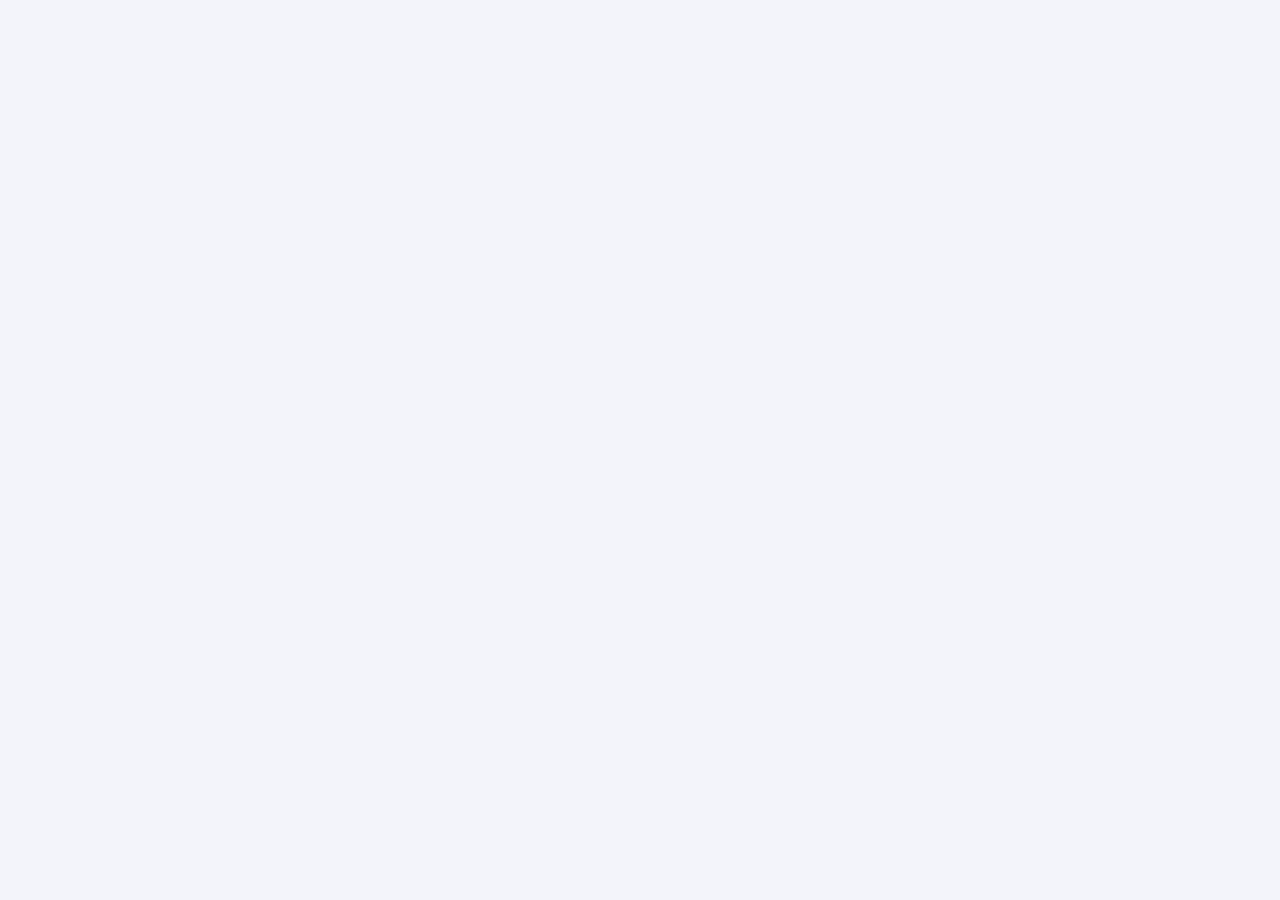
==== commit 038f458a: "Add fullscreen Admin Console UI (React + MCP flow graph) Replaces the old single-file chat widget wi" ====
--- a/static/index.html
+++ b/static/index.html
@@ -1,1079 +1,25 @@
-<!DOCTYPE html>
+<!doctype html>
 <html lang="en">
 <head>
-  <meta charset="UTF-8" />
-  <meta name="viewport" content="width=device-width, initial-scale=1.0" />
-  <title>Admin Console — Shift Festival</title>
+  <meta charset="utf-8" />
+  <meta name="viewport" content="width=1440, initial-scale=1" />
+  <title>Shift Festival — Admin Console</title>
   <link rel="preconnect" href="https://fonts.googleapis.com" />
   <link rel="preconnect" href="https://fonts.gstatic.com" crossorigin />
-  <link href="https://fonts.googleapis.com/css2?family=Inter:wght@400;500;600;700&family=JetBrains+Mono:wght@400;500&display=swap" rel="stylesheet" />
-  <style>
-    :root {
-      --bg:          #f4f5fa;
-      --surface:     #ffffff;
-      --surface-2:   #fafbfd;
-      --ink:         #0c1135;
-      --ink-2:       #1a1f4a;
-      --muted:       #5b6480;
-      --muted-2:     #8b93a8;
-      --line:        #e7e9f1;
-      --line-2:      #dfe2ee;
-      --primary:     #1f3a8a;
-      --primary-dk:  #172a63;
-      --primary-soft:#eef1f9;
-      --accent:      #0e7c66;
-      --accent-soft: #e6f4f1;
-      --ok:          #0f8b66;
-      --warn:        #c97a08;
-      --hot:         #d63a4a;
-      --ok-soft:     #e6f4ee;
-      --warn-soft:   #fef3e2;
-      --hot-soft:    #fdeef0;
-      --shadow-sm:   0 1px 2px rgba(15,18,60,.04), 0 1px 1px rgba(15,18,60,.03);
-      --shadow:      0 4px 14px rgba(15,18,60,.07), 0 1px 2px rgba(15,18,60,.04);
-      --shadow-lg:   0 12px 40px rgba(15,18,60,.10), 0 2px 6px rgba(15,18,60,.05);
-      --radius:      12px;
-      --radius-lg:   18px;
-      --radius-sm:   8px;
-      --font:        "Inter", system-ui, -apple-system, sans-serif;
-      --font-mono:   "JetBrains Mono", ui-monospace, "SF Mono", monospace;
-    }
-
-    *, *::before, *::after { box-sizing: border-box; margin: 0; padding: 0; }
-
-    body {
-      font-family: var(--font);
-      background: var(--bg);
-      color: var(--ink);
-      height: 100dvh;
-      overflow: hidden;
-      font-size: 14px;
-      line-height: 1.5;
-      -webkit-font-smoothing: antialiased;
-    }
-
-    /* ── Shared ───────────────────────────────────────────────── */
-    .screen {
-      position: absolute; inset: 0;
-      display: flex; flex-direction: column;
-      transition: opacity .25s, transform .25s;
-    }
-    .screen.hidden { opacity: 0; pointer-events: none; transform: translateY(10px); }
-
-    /* ── LOGIN ────────────────────────────────────────────────── */
-    #login-screen {
-      align-items: center;
-      justify-content: center;
-      background: var(--bg);
-    }
-
-    .login-wrap {
-      width: 100%; max-width: 420px; padding: 24px;
-      display: flex; flex-direction: column; gap: 0;
-    }
-
-    .login-brand {
-      display: flex; align-items: center; gap: 10px;
-      margin-bottom: 32px; justify-content: center;
-    }
-    .login-brand-icon {
-      width: 40px; height: 40px; border-radius: 10px;
-      background: linear-gradient(160deg, var(--primary), var(--ink-2));
-      display: flex; align-items: center; justify-content: center;
-      box-shadow: 0 4px 12px rgba(31,58,138,.35);
-    }
-    .login-brand-icon svg { width: 20px; height: 20px; fill: #fff; }
-    .login-brand-name { font-size: 18px; font-weight: 700; letter-spacing: -.015em; color: var(--ink); }
-    .login-brand-tag  {
-      font-size: 10px; font-weight: 600; letter-spacing: .08em; text-transform: uppercase;
-      padding: 2px 8px; border-radius: 99px;
-      background: var(--primary-soft); color: var(--primary);
-      border: 1px solid rgba(31,58,138,.15);
-    }
-
-    .login-card {
-      background: var(--surface);
-      border: 1px solid var(--line);
-      border-radius: var(--radius-lg);
-      padding: 36px 32px;
-      box-shadow: var(--shadow-lg);
-    }
-
-    .login-title { font-size: 20px; font-weight: 700; margin-bottom: 4px; letter-spacing: -.01em; }
-    .login-sub   { font-size: 13px; color: var(--muted); margin-bottom: 28px; line-height: 1.5; }
-
-    .form-group { margin-bottom: 16px; }
-    .form-group label {
-      display: block; font-size: 11px; font-weight: 600;
-      color: var(--muted); margin-bottom: 6px;
-      letter-spacing: .06em; text-transform: uppercase;
-    }
-    .form-group input {
-      width: 100%; padding: 10px 13px;
-      background: var(--surface); border: 1px solid var(--line);
-      border-radius: var(--radius-sm); color: var(--ink); font-size: 14px;
-      font-family: var(--font); outline: none; transition: border-color .15s, box-shadow .15s;
-    }
-    .form-group input:focus {
-      border-color: var(--accent);
-      box-shadow: 0 0 0 3px rgba(14,124,102,.1);
-    }
-    .form-group input::placeholder { color: var(--muted-2); }
-
-    #login-error {
-      font-size: 12px; color: var(--hot); margin-bottom: 14px;
-      min-height: 18px; display: none;
-      background: var(--hot-soft); border: 1px solid rgba(214,58,74,.15);
-      border-radius: var(--radius-sm); padding: 8px 12px;
-    }
-
-    .btn-primary {
-      width: 100%; padding: 11px 16px;
-      background: var(--primary);
-      border: none; border-radius: var(--radius-sm);
-      color: #fff; font-size: 14px; font-weight: 600;
-      font-family: var(--font); cursor: pointer; transition: background .15s, box-shadow .15s;
-      display: flex; align-items: center; justify-content: center; gap: 8px;
-      letter-spacing: -.005em;
-    }
-    .btn-primary:hover    { background: var(--primary-dk); box-shadow: 0 4px 14px rgba(31,58,138,.3); }
-    .btn-primary:disabled { opacity: .5; cursor: not-allowed; }
-
-    .btn-spinner {
-      width: 15px; height: 15px; border: 2px solid rgba(255,255,255,.3);
-      border-top-color: #fff; border-radius: 50%;
-      animation: spin .65s linear infinite; display: none;
-    }
-    .btn-primary.loading .btn-spinner { display: block; }
-    .btn-primary.loading .btn-label   { display: none; }
-
-    /* ── CHAT ─────────────────────────────────────────────────── */
-    #chat-screen { display: flex; flex-direction: column; background: var(--bg); }
-
-    /* Header */
-    .chat-header {
-      flex-shrink: 0;
-      display: flex; align-items: center; gap: 12px;
-      padding: 0 20px; height: 56px;
-      background: rgba(255,255,255,.85);
-      backdrop-filter: blur(12px);
-      border-bottom: 1px solid var(--line);
-      z-index: 10;
-    }
-    .header-icon {
-      width: 30px; height: 30px; border-radius: 8px;
-      background: linear-gradient(160deg, var(--primary), var(--ink-2));
-      display: flex; align-items: center; justify-content: center; flex-shrink: 0;
-    }
-    .header-icon svg { width: 15px; height: 15px; fill: #fff; }
-    .header-brand { display: flex; flex-direction: column; flex: 1; }
-    .header-title { font-size: 13px; font-weight: 700; color: var(--ink); letter-spacing: -.01em; line-height: 1.2; }
-    .header-sub   { font-size: 11px; color: var(--muted); letter-spacing: .01em; }
-    .header-user  {
-      font-size: 12px; color: var(--muted);
-      background: var(--surface-2); border: 1px solid var(--line);
-      border-radius: 99px; padding: 3px 10px;
-      font-family: var(--font-mono); font-size: 11px;
-    }
-    .header-conn {
-      display: flex; align-items: center; gap: 6px;
-      font-size: 12px; color: var(--muted);
-    }
-    .conn-dot {
-      width: 7px; height: 7px; border-radius: 50%;
-      background: var(--muted-2); transition: background .3s;
-    }
-    .conn-dot.online  { background: var(--ok); box-shadow: 0 0 0 2px var(--ok-soft); }
-    .conn-dot.offline { background: var(--hot); }
-
-    /* Status bar */
-    .status-bar {
-      flex-shrink: 0; height: 26px;
-      display: flex; align-items: center; padding: 0 20px;
-      background: var(--surface); border-bottom: 1px solid var(--line);
-    }
-    .status-text { font-size: 11px; color: var(--muted-2); letter-spacing: .02em; }
-    .status-text.active { color: var(--accent); }
-
-    /* Messages */
-    .messages {
-      flex: 1; overflow-y: auto; padding: 24px 20px;
-      display: flex; flex-direction: column; gap: 16px;
-    }
-    .messages::-webkit-scrollbar { width: 4px; }
-    .messages::-webkit-scrollbar-thumb { background: var(--line-2); border-radius: 2px; }
-
-    /* Welcome */
-    .welcome {
-      margin: auto; text-align: center;
-      max-width: 400px; padding: 32px 20px;
-    }
-    .welcome-icon {
-      width: 56px; height: 56px; border-radius: 14px;
-      background: linear-gradient(160deg, var(--primary), var(--ink-2));
-      display: flex; align-items: center; justify-content: center;
-      margin: 0 auto 20px; box-shadow: 0 8px 24px rgba(31,58,138,.25);
-      animation: float 3s ease-in-out infinite;
-    }
-    .welcome-icon svg { width: 26px; height: 26px; fill: #fff; }
-    .welcome h2 { font-size: 18px; font-weight: 700; margin-bottom: 8px; letter-spacing: -.015em; }
-    .welcome p  { font-size: 13px; color: var(--muted); line-height: 1.6; }
-    .welcome-chips { display: flex; flex-wrap: wrap; gap: 8px; justify-content: center; margin-top: 20px; }
-    .welcome-chip {
-      padding: 7px 14px; border-radius: 99px;
-      background: var(--surface); border: 1px solid var(--line);
-      font-size: 12px; font-weight: 500; color: var(--muted);
-      cursor: pointer; transition: all .15s; box-shadow: var(--shadow-sm);
-    }
-    .welcome-chip:hover {
-      background: var(--primary-soft); color: var(--primary);
-      border-color: rgba(31,58,138,.2); box-shadow: var(--shadow);
-    }
-
-    /* Message rows */
-    .msg-row { display: flex; flex-direction: column; max-width: 80%; }
-    .msg-row.user   { align-self: flex-end; align-items: flex-end; }
-    .msg-row.assist { align-self: flex-start; align-items: flex-start; }
-    .msg-row { animation: fadeUp .2s ease; }
-
-    .msg-bubble {
-      padding: 10px 14px; border-radius: 14px;
-      font-size: 13.5px; line-height: 1.6;
-      white-space: pre-wrap; word-break: break-word;
-    }
-    .msg-row.user   .msg-bubble {
-      background: var(--primary); color: #fff;
-      border-bottom-right-radius: 4px;
-      box-shadow: 0 2px 8px rgba(31,58,138,.2);
-    }
-    .msg-row.assist .msg-bubble {
-      background: var(--surface); color: var(--ink);
-      border: 1px solid var(--line); border-bottom-left-radius: 4px;
-      box-shadow: var(--shadow-sm);
-    }
-
-    /* Cursor */
-    .cursor {
-      display: inline-block; width: 2px; height: 14px;
-      background: var(--accent); margin-left: 2px; vertical-align: middle;
-      animation: blink .8s step-end infinite;
-    }
-
-    /* Tool badges */
-    .badge-row { display: flex; flex-wrap: wrap; gap: 6px; margin-bottom: 6px; }
-    .badge {
-      display: inline-flex; align-items: center; gap: 5px;
-      padding: 3px 9px; border-radius: 99px; font-size: 11px; font-weight: 500;
-      background: var(--surface); border: 1px solid var(--line);
-      color: var(--muted); box-shadow: var(--shadow-sm);
-      transition: all .2s;
-    }
-    .badge.done  { background: var(--ok-soft);   border-color: rgba(14,124,102,.2); color: var(--ok); }
-    .badge.error { background: var(--hot-soft);   border-color: rgba(214,58,74,.2);  color: var(--hot); }
-    .badge-spinner {
-      width: 10px; height: 10px;
-      border: 1.5px solid var(--line-2); border-top-color: var(--accent);
-      border-radius: 50%; animation: spin .65s linear infinite;
-    }
-    .badge-icon { font-size: 10px; }
-    .badge-time { opacity: .6; font-size: 10px; font-family: var(--font-mono); }
-
-    /* Suggestions */
-    .suggestions { display: flex; gap: 8px; flex-wrap: wrap; margin-top: 10px; }
-    .chip {
-      padding: 6px 13px; border-radius: 99px; font-size: 12px; font-weight: 500;
-      background: var(--surface); border: 1px solid var(--line);
-      color: var(--muted); cursor: pointer; transition: all .15s;
-      box-shadow: var(--shadow-sm);
-    }
-    .chip:hover {
-      background: var(--primary-soft); color: var(--primary);
-      border-color: rgba(31,58,138,.2);
-    }
-
-    /* Cards */
-    .card-grid { display: flex; flex-direction: column; gap: 6px; margin-top: 10px; width: 100%; }
-
-    .card {
-      padding: 12px 14px;
-      background: var(--surface); border: 1px solid var(--line);
-      border-radius: var(--radius); font-size: 12px;
-      box-shadow: var(--shadow-sm); transition: box-shadow .15s;
-    }
-    .card:hover { box-shadow: var(--shadow); }
-    .card-title { font-weight: 600; font-size: 13px; margin-bottom: 5px; color: var(--ink); letter-spacing: -.01em; }
-    .card-meta  { color: var(--muted); display: flex; gap: 14px; flex-wrap: wrap; font-size: 12px; }
-    .card-meta span { display: flex; align-items: center; gap: 4px; }
-    .card-pill {
-      display: inline-flex; align-items: center; gap: 4px;
-      padding: 1px 8px; border-radius: 99px;
-      font-size: 10px; font-weight: 600; letter-spacing: .03em;
-    }
-    .card-pill.teal   { background: var(--accent-soft); color: var(--accent); }
-    .card-pill.navy   { background: var(--primary-soft); color: var(--primary); }
-
-    /* Service status grid */
-    .status-grid { display: grid; grid-template-columns: repeat(auto-fill, minmax(150px, 1fr)); gap: 6px; margin-top: 10px; }
-    .status-tile {
-      padding: 11px 13px;
-      background: var(--surface); border: 1px solid var(--line);
-      border-radius: var(--radius); box-shadow: var(--shadow-sm);
-      display: flex; align-items: center; gap: 9px; font-size: 12px;
-    }
-    .svc-dot { width: 8px; height: 8px; border-radius: 50%; flex-shrink: 0; }
-    .svc-dot.online   { background: var(--ok);   box-shadow: 0 0 0 2.5px var(--ok-soft); }
-    .svc-dot.offline  { background: var(--hot);  box-shadow: 0 0 0 2.5px var(--hot-soft); }
-    .svc-dot.degraded { background: var(--warn); box-shadow: 0 0 0 2.5px var(--warn-soft); }
-    .svc-dot.unknown  { background: var(--muted-2); }
-    .svc-name   { font-weight: 600; flex: 1; color: var(--ink); }
-    .svc-status { color: var(--muted); font-size: 11px; text-transform: capitalize; }
-
-    /* Error log */
-    .log-line {
-      padding: 7px 11px; border-radius: var(--radius-sm);
-      font-family: var(--font-mono); font-size: 11px;
-      border-left: 3px solid var(--line-2); margin-top: 4px;
-      background: var(--surface-2); color: var(--muted);
-    }
-    .log-line.error   { border-left-color: var(--hot);  background: var(--hot-soft);  color: var(--ink); }
-    .log-line.warning { border-left-color: var(--warn); background: var(--warn-soft); color: var(--ink); }
-    .log-source { font-weight: 700; color: var(--ink); margin-right: 7px; }
-
-    /* Invoice status pills */
-    .inv-status {
-      display: inline-block; padding: 1px 7px; border-radius: 99px;
-      font-size: 10px; font-weight: 600; letter-spacing: .03em; text-transform: capitalize;
-    }
-    .inv-status.paid    { background: var(--ok-soft);   color: var(--ok); }
-    .inv-status.open    { background: var(--primary-soft); color: var(--primary); }
-    .inv-status.overdue { background: var(--hot-soft);  color: var(--hot); }
-    .inv-status.unknown { background: var(--surface-2); color: var(--muted); border: 1px solid var(--line); }
-
-    /* Total card */
-    .total-card {
-      padding: 16px 18px; border-radius: var(--radius);
-      background: var(--primary); color: #fff; margin-top: 10px;
-      box-shadow: 0 4px 16px rgba(31,58,138,.25);
-    }
-    .total-amount { font-size: 26px; font-weight: 700; letter-spacing: -.02em; line-height: 1; }
-    .total-label  { font-size: 12px; opacity: .7; margin-top: 5px; }
-
-    /* Typing indicator */
-    .typing { display: flex; gap: 4px; align-items: center; padding: 2px 0; }
-    .typing-dot {
-      width: 6px; height: 6px; border-radius: 50%; background: var(--muted-2);
-      animation: bounce .9s ease-in-out infinite;
-    }
-    .typing-dot:nth-child(2) { animation-delay: .15s; }
-    .typing-dot:nth-child(3) { animation-delay: .30s; }
-
-    /* Error toast */
-    .error-toast {
-      padding: 10px 14px; border-radius: var(--radius-sm); font-size: 12px;
-      background: var(--hot-soft); border: 1px solid rgba(214,58,74,.2);
-      color: var(--hot); display: flex; align-items: center; gap: 8px;
-    }
-
-    /* Input bar */
-    .input-bar {
-      flex-shrink: 0; padding: 12px 16px;
-      background: rgba(255,255,255,.9);
-      backdrop-filter: blur(10px);
-      border-top: 1px solid var(--line);
-      display: flex; gap: 10px; align-items: flex-end;
-    }
-    .input-wrap { flex: 1; position: relative; }
-    #msg-input {
-      width: 100%; padding: 10px 14px;
-      background: var(--surface); border: 1px solid var(--line);
-      border-radius: var(--radius-sm); color: var(--ink); font-size: 14px;
-      font-family: var(--font); outline: none; resize: none; line-height: 1.5;
-      max-height: 120px; overflow-y: hidden; transition: border-color .15s, box-shadow .15s;
-      box-shadow: var(--shadow-sm);
-    }
-    #msg-input:focus {
-      border-color: var(--accent);
-      box-shadow: 0 0 0 3px rgba(14,124,102,.1);
-    }
-    #msg-input::placeholder { color: var(--muted-2); }
-    #msg-input:disabled     { opacity: .5; cursor: not-allowed; }
-
-    #send-btn {
-      width: 40px; height: 40px; flex-shrink: 0; border-radius: var(--radius-sm);
-      background: var(--primary); border: none; cursor: pointer;
-      display: flex; align-items: center; justify-content: center;
-      transition: background .15s, box-shadow .15s; box-shadow: 0 2px 8px rgba(31,58,138,.25);
-    }
-    #send-btn:hover    { background: var(--primary-dk); box-shadow: 0 4px 14px rgba(31,58,138,.35); }
-    #send-btn:disabled { opacity: .4; cursor: not-allowed; box-shadow: none; }
-    #send-btn svg { width: 17px; height: 17px; fill: #fff; }
-
-    /* Divider label */
-    .day-divider {
-      display: flex; align-items: center; gap: 10px;
-      font-size: 11px; color: var(--muted-2); letter-spacing: .04em; text-transform: uppercase;
-      margin: 4px 0;
-    }
-    .day-divider::before, .day-divider::after {
-      content: ''; flex: 1; height: 1px; background: var(--line);
-    }
-
-    /* Trace toggle button */
-    .trace-toggle {
-      width: 30px; height: 30px; border-radius: 8px;
-      background: transparent; border: 1px solid var(--line);
-      display: flex; align-items: center; justify-content: center;
-      cursor: pointer; transition: all .15s; color: var(--muted); flex-shrink: 0;
-    }
-    .trace-toggle:hover  { background: var(--primary-soft); color: var(--primary); border-color: rgba(31,58,138,.2); }
-    .trace-toggle.active { background: var(--primary-soft); color: var(--primary); border-color: rgba(31,58,138,.2); }
-    .trace-toggle svg { width: 14px; height: 14px; fill: currentColor; }
-
-    /* Trace panel */
-    .trace-panel {
-      position: fixed; top: 56px; right: -330px; width: 300px; bottom: 0;
-      background: var(--surface); border-left: 1px solid var(--line);
-      box-shadow: -4px 0 20px rgba(15,18,60,.08);
-      z-index: 50; display: flex; flex-direction: column;
-      transition: right .25s ease;
-    }
-    .trace-panel.open { right: 0; }
-    .trace-hdr {
-      display: flex; align-items: center; justify-content: space-between;
-      padding: 10px 14px; border-bottom: 1px solid var(--line);
-      font-size: 12px; font-weight: 600; color: var(--ink); flex-shrink: 0;
-    }
-    .trace-hdr-left { display: flex; align-items: center; gap: 7px; }
-    .trace-count {
-      font-size: 10px; font-weight: 600;
-      background: var(--primary-soft); color: var(--primary);
-      border-radius: 99px; padding: 1px 7px;
-    }
-    .trace-clear {
-      font-size: 11px; color: var(--muted-2); cursor: pointer;
-      border: none; background: none; padding: 2px 6px; border-radius: 4px;
-    }
-    .trace-clear:hover { color: var(--hot); background: var(--hot-soft); }
-    .trace-body {
-      flex: 1; overflow-y: auto; padding: 16px 14px;
-      display: flex; flex-direction: column;
-    }
-    .trace-empty {
-      text-align: center; color: var(--muted-2); font-size: 12px;
-      padding: 40px 16px; line-height: 1.7;
-    }
-
-    /* Timeline flow */
-    .tl-item { display: flex; gap: 10px; position: relative; animation: fadeUp .2s ease; }
-    .tl-item + .tl-item { margin-top: 0; }
-    .tl-left { display: flex; flex-direction: column; align-items: center; flex-shrink: 0; }
-    .tl-dot {
-      width: 28px; height: 28px; border-radius: 50%;
-      display: flex; align-items: center; justify-content: center;
-      font-size: 13px; flex-shrink: 0; border: 2px solid var(--line);
-      background: var(--surface); position: relative; z-index: 1;
-    }
-    .tl-dot.agent  { background: var(--primary-soft); border-color: var(--primary); color: var(--primary); }
-    .tl-dot.tool   { background: var(--warn-soft);    border-color: var(--warn);    color: var(--warn); }
-    .tl-dot.result { background: var(--ok-soft);      border-color: var(--ok);      color: var(--ok); }
-    .tl-dot.err    { background: var(--hot-soft);     border-color: var(--hot);     color: var(--hot); }
-    .tl-dot.spin   { border-top-color: var(--accent); animation: spin .8s linear infinite; }
-    .tl-line {
-      width: 2px; flex: 1; min-height: 12px;
-      background: var(--line); margin: 2px 0;
-    }
-    .tl-right { flex: 1; padding-bottom: 16px; min-width: 0; }
-    .tl-label {
-      font-size: 11px; font-weight: 600; color: var(--ink);
-      line-height: 1.4; display: flex; align-items: center;
-      gap: 6px; padding-top: 4px;
-    }
-    .tl-ms { font-size: 10px; color: var(--muted-2); font-family: var(--font-mono); font-weight: 400; }
-    .tl-detail {
-      margin-top: 5px; font-size: 11px; color: var(--muted);
-      background: var(--surface-2); border: 1px solid var(--line);
-      border-radius: var(--radius-sm); padding: 7px 9px; line-height: 1.6;
-    }
-    .tl-kv { display: flex; gap: 6px; flex-wrap: wrap; }
-    .tl-kv-item { display: flex; gap: 3px; align-items: baseline; }
-    .tl-key { font-weight: 600; color: var(--muted); font-size: 10px; }
-    .tl-val { color: var(--ink); font-size: 11px; word-break: break-all; }
-    .tl-summary { font-size: 12px; font-weight: 500; color: var(--ink); }
-    .tl-sub     { font-size: 11px; color: var(--muted); margin-top: 2px; }
-
-    /* Keyframes */
-    @keyframes spin    { to { transform: rotate(360deg); } }
-    @keyframes blink   { 50% { opacity: 0; } }
-    @keyframes bounce  { 0%,80%,100% { transform: translateY(0); } 40% { transform: translateY(-5px); } }
-    @keyframes float   { 0%,100% { transform: translateY(0); } 50% { transform: translateY(-6px); } }
-    @keyframes fadeUp  { from { opacity: 0; transform: translateY(6px); } to { opacity: 1; transform: none; } }
-  </style>
+  <link href="https://fonts.googleapis.com/css2?family=Inter:wght@400;500;600;700;800&family=JetBrains+Mono:wght@400;500;600&display=swap" rel="stylesheet" />
+  <link rel="stylesheet" href="/static/admin-styles.css" />
 </head>
 <body>
+  <div id="root"></div>
 
-<!-- ── LOGIN ──────────────────────────────────────────────────── -->
-<div class="screen" id="login-screen">
-  <div class="login-wrap">
+  <script src="https://unpkg.com/react@18.3.1/umd/react.development.js" integrity="sha384-hD6/rw4ppMLGNu3tX5cjIb+uRZ7UkRJ6BPkLpg4hAu/6onKUg4lLsHAs9EBPT82L" crossorigin="anonymous"></script>
+  <script src="https://unpkg.com/react-dom@18.3.1/umd/react-dom.development.js" integrity="sha384-u6aeetuaXnQ38mYT8rp6sbXaQe3NL9t+IBXmnYxwkUI2Hw4bsp2Wvmx4yRQF1uAm" crossorigin="anonymous"></script>
+  <script src="https://unpkg.com/@babel/standalone@7.29.0/babel.min.js" integrity="sha384-m08KidiNqLdpJqLq95G/LEi8Qvjl/xUYll3QILypMoQ65QorJ9Lvtp2RXYGBFj1y" crossorigin="anonymous"></script>
 
-    <div class="login-brand">
-      <div class="login-brand-icon">
-        <svg viewBox="0 0 24 24"><path d="M17 12h-5v5h5v-5zM16 1v2H8V1H6v2H5c-1.11 0-1.99.9-1.99 2L3 19c0 1.1.89 2 2 2h14c1.1 0 2-.9 2-2V5c0-1.1-.9-2-2-2h-1V1h-2zm3 18H5V8h14v11z"/></svg>
-      </div>
-      <span class="login-brand-name">Shift Festival</span>
-      <span class="login-brand-tag">Admin</span>
-    </div>
-
-    <div class="login-card">
-      <div class="login-title">Sign in to Admin Console</div>
-      <div class="login-sub">Enter your work email to access the event management assistant.</div>
-
-      <div class="form-group">
-        <label for="email-input">Work email</label>
-        <input id="email-input" type="email" placeholder="you@shiftfestival.be" autocomplete="email" />
-      </div>
-
-      <div id="login-error"></div>
-
-      <button class="btn-primary" id="login-btn">
-        <div class="btn-spinner"></div>
-        <span class="btn-label">Continue →</span>
-      </button>
-    </div>
-
-  </div>
-</div>
-
-<!-- ── CHAT ────────────────────────────────────────────────────── -->
-<div class="screen hidden" id="chat-screen">
-
-  <div class="chat-header">
-    <div class="header-icon">
-      <svg viewBox="0 0 24 24"><path d="M20 2H4c-1.1 0-2 .9-2 2v18l4-4h14c1.1 0 2-.9 2-2V4c0-1.1-.9-2-2-2z"/></svg>
-    </div>
-    <div class="header-brand">
-      <div class="header-title">Admin Assistant</div>
-      <div class="header-sub">Shift Festival</div>
-    </div>
-    <div class="header-user" id="header-user"></div>
-    <div class="header-conn">
-      <div class="conn-dot" id="conn-dot"></div>
-      <span id="conn-label">Connecting</span>
-    </div>
-    <button class="trace-toggle" id="trace-toggle-btn" onclick="toggleTrace()" title="Agent Trace">
-      <svg viewBox="0 0 24 24"><path d="M12 4.5C7 4.5 2.73 7.61 1 12c1.73 4.39 6 7.5 11 7.5s9.27-3.11 11-7.5c-1.73-4.39-6-7.5-11-7.5zM12 17c-2.76 0-5-2.24-5-5s2.24-5 5-5 5 2.24 5 5-2.24 5-5 5zm0-8c-1.66 0-3 1.34-3 3s1.34 3 3 3 3-1.34 3-3-1.34-3-3-3z"/></svg>
-    </button>
-  </div>
-
-  <div class="status-bar">
-    <span class="status-text" id="status-text"></span>
-  </div>
-
-  <div class="messages" id="messages">
-    <div class="day-divider">Today</div>
-    <div class="welcome" id="welcome">
-      <div class="welcome-icon">
-        <svg viewBox="0 0 24 24"><path d="M20 2H4c-1.1 0-2 .9-2 2v18l4-4h14c1.1 0 2-.9 2-2V4c0-1.1-.9-2-2-2z"/></svg>
-      </div>
-      <h2>What can I help with?</h2>
-      <p>Query sessions, invoices, member registrations, Kassa orders, or service health across all platforms.</p>
-      <div class="welcome-chips">
-        <div class="welcome-chip" onclick="sendText(this.textContent)">Show all sessions</div>
-        <div class="welcome-chip" onclick="sendText(this.textContent)">Which services are down?</div>
-        <div class="welcome-chip" onclick="sendText(this.textContent)">Revenue this month</div>
-        <div class="welcome-chip" onclick="sendText(this.textContent)">Recent error logs</div>
-        <div class="welcome-chip" onclick="sendText(this.textContent)">Member registrations today</div>
-      </div>
-    </div>
-  </div>
-
-  <div class="input-bar">
-    <div class="input-wrap">
-      <textarea id="msg-input" rows="1" placeholder="Ask something…" disabled></textarea>
-    </div>
-    <button id="send-btn" disabled>
-      <svg viewBox="0 0 24 24"><path d="M2.01 21L23 12 2.01 3 2 10l15 2-15 2z"/></svg>
-    </button>
-  </div>
-
-</div>
-
-<!-- ── AGENT TRACE PANEL ────────────────────────────────────────── -->
-<div class="trace-panel" id="trace-panel">
-  <div class="trace-hdr">
-    <div class="trace-hdr-left">
-      Agent Trace
-      <span class="trace-count" id="trace-count"></span>
-    </div>
-    <button class="trace-clear" onclick="clearTrace()">Clear</button>
-  </div>
-  <div class="trace-body" id="trace-body">
-    <div class="trace-empty">Send a message to see the agent steps here.</div>
-  </div>
-</div>
-
-<script>
-(function () {
-  'use strict';
-
-  // ── Auth ───────────────────────────────────────────────────────
-  const $loginScreen = document.getElementById('login-screen');
-  const $chatScreen  = document.getElementById('chat-screen');
-  const $loginBtn    = document.getElementById('login-btn');
-  const $emailInput  = document.getElementById('email-input');
-  const $loginError  = document.getElementById('login-error');
-
-  // ── WebSocket state ────────────────────────────────────────────
-  const SESSION_ID = (crypto.randomUUID ?? (() => ([1e7]+-1e3+-4e3+-8e3+-1e11).replace(/[018]/g,c=>(c^crypto.getRandomValues(new Uint8Array(1))[0]&15>>c/4).toString(16))))();
-  let ws = null, ready = false, busy = false;
-  let activeBubble = null, activeBadges = {};
-
-  let identity = JSON.parse(sessionStorage.getItem('admin_identity') || 'null');
-  if (identity) showChat(identity);
-
-  $emailInput.addEventListener('keydown', e => { if (e.key === 'Enter') doLogin(); });
-  $loginBtn.addEventListener('click', doLogin);
-
-  async function doLogin() {
-    const email = $emailInput.value.trim().toLowerCase();
-    if (!email) { showLoginError('Please enter your email address.'); return; }
-
-    $loginBtn.classList.add('loading');
-    $loginBtn.disabled = true;
-    $loginError.style.display = 'none';
-
-    try {
-      const res  = await fetch('/api/identify', {
-        method: 'POST', headers: { 'Content-Type': 'application/json' },
-        body: JSON.stringify({ email })
-      });
-      const data = await res.json();
-      if (!res.ok || data.error) { showLoginError(data.error || 'User not found.'); return; }
-      identity = data;
-      sessionStorage.setItem('admin_identity', JSON.stringify(data));
-      showChat(data);
-    } catch {
-      showLoginError('Could not reach server. Is it running?');
-    } finally {
-      $loginBtn.classList.remove('loading');
-      $loginBtn.disabled = false;
-    }
-  }
-
-  function showLoginError(msg) {
-    $loginError.textContent = msg;
-    $loginError.style.display = 'block';
-  }
-
-  function showChat(id) {
-    document.getElementById('header-user').textContent = id.email;
-    $loginScreen.classList.add('hidden');
-    $chatScreen.classList.remove('hidden');
-    initWS(id.identity_uuid);
-  }
-
-  // ── WebSocket ──────────────────────────────────────────────────
-  function initWS(uuid) {
-    if (ws && ws.readyState < 2) return;
-    const proto = location.protocol === 'https:' ? 'wss' : 'ws';
-    ws = new WebSocket(`${proto}://${location.host}/ws/${SESSION_ID}`);
-
-    ws.onopen    = () => ws.send(JSON.stringify({ type: 'identify', identity_uuid: uuid }));
-    ws.onclose   = () => { ready = false; setConn(false); setInput(false); setTimeout(() => initWS(identity.identity_uuid), 3000); };
-    ws.onerror   = () => setConn(false);
-    ws.onmessage = e => { try { handle(JSON.parse(e.data)); } catch {} };
-  }
-
-  function handle(ev) {
-    switch (ev.type) {
-      case 'ready':
-        ready = true; setConn(true); setInput(true); setStatus('');
-        break;
-      case 'status':
-        if (ev.status === 'thinking')          setStatus('Thinking…', true);
-        else if (ev.status === 'executing_tools') setStatus(`Querying ${ev.count > 1 ? ev.count + ' services' : 'service'}…`, true);
-        else if (ev.status === 'responding')   setStatus('Responding…', true);
-        break;
-      case 'agent_thought': addTraceThought(ev.text, ev.step); break;
-      case 'tool_start':
-        ensureBubble();
-        addBadge(ev.call_id, ev.label || ev.tool);
-        addTraceToolStart(ev.call_id, ev.label || ev.tool, ev.arguments);
-        break;
-      case 'tool_complete':
-        doneBadge(ev.call_id, ev.duration_ms, ev.error);
-        updateTraceToolDone(ev.call_id, ev.duration_ms, ev.error, ev.result_preview);
-        break;
-      case 'stream_token':  ensureBubble(); appendToken(ev.token); break;
-      case 'cards':         if (activeBubble) renderCards(ev.card_type, ev.data); break;
-      case 'suggestions':   if (activeBubble) renderChips(ev.items); break;
-      case 'done':          finalize(); setInput(true); busy = false; setStatus(''); break;
-      case 'error':
-        showError(ev.message, ev.recoverable);
-        if (!ev.recoverable) setInput(false);
-        else { setInput(true); busy = false; }
-        break;
-    }
-  }
-
-  // ── Bubble management ──────────────────────────────────────────
-  function ensureBubble() {
-    if (activeBubble) return;
-    hideWelcome();
-    document.querySelectorAll('.typing-wrap').forEach(n => n.remove());
-
-    const row    = el('div', 'msg-row assist');
-    const badges = el('div', 'badge-row');
-    const bubble = el('div', 'msg-bubble');
-    const cursor = el('span', 'cursor');
-    bubble.appendChild(cursor);
-    row.append(badges, bubble);
-    $msgs().appendChild(row);
-    activeBubble = { row, badges, bubble, cursor, textNode: null, cardArea: null, chipArea: null };
-    scrollBottom();
-  }
-
-  function appendToken(token) {
-    if (!activeBubble) return;
-    const { bubble, cursor } = activeBubble;
-    if (!activeBubble.textNode) {
-      activeBubble.textNode = document.createTextNode('');
-      bubble.insertBefore(activeBubble.textNode, cursor);
-    }
-    activeBubble.textNode.textContent += token;
-    scrollBottom();
-  }
-
-  function finalize() {
-    if (!activeBubble) return;
-    activeBubble.cursor.remove();
-    // remove bubble entirely if it ended up empty (no text, no cards)
-    const hasText  = (activeBubble.textNode?.textContent || '').trim().length > 0;
-    const hasCards = !!activeBubble.cardArea?.children.length;
-    if (!hasText && !hasCards) activeBubble.bubble.style.display = 'none';
-    activeBubble = null; activeBadges = {};
-    scrollBottom();
-  }
-
-  function addBadge(id, label) {
-    if (!activeBubble) return;
-    const b = el('span', 'badge');
-    b.innerHTML = `<span class="badge-spinner"></span>${esc(label)}`;
-    activeBubble.badges.appendChild(b);
-    activeBadges[id] = b;
-    scrollBottom();
-  }
-
-  function doneBadge(id, ms, error) {
-    const b = activeBadges[id]; if (!b) return;
-    b.classList.add(error ? 'error' : 'done');
-    const icon = error ? '✕' : '✓';
-    const time = ms != null ? `<span class="badge-time">${ms}ms</span>` : '';
-    const label = b.textContent.replace(/[✓✕]/g, '').trim();
-    b.innerHTML = `<span class="badge-icon">${icon}</span>${esc(label)} ${time}`;
-  }
-
-  // ── Cards ──────────────────────────────────────────────────────
-  function renderCards(type, data) {
-    if (!activeBubble) return;
-    if (!activeBubble.cardArea) {
-      activeBubble.cardArea = el('div', 'card-grid');
-      activeBubble.row.appendChild(activeBubble.cardArea);
-    }
-    const area = activeBubble.cardArea;
-
-    if (type === 'session') {
-      data.forEach(s => {
-        const c = el('div', 'card');
-        c.innerHTML = `
-          <div style="display:flex;align-items:flex-start;justify-content:space-between;gap:8px;margin-bottom:5px">
-            <div class="card-title" style="margin:0">${esc(s.name)}</div>
-            ${s.status ? `<span class="card-pill teal">${esc(s.status)}</span>` : ''}
-          </div>
-          <div class="card-meta">
-            ${s.date     ? `<span>📅 ${esc(fmt(s.date))}</span>` : ''}
-            ${s.location ? `<span>📍 ${esc(s.location)}</span>` : ''}
-            ${s.capacity ? `<span>👥 ${esc(s.capacity)}</span>` : ''}
-          </div>`;
-        area.appendChild(c);
-      });
-    } else if (type === 'invoice') {
-      data.forEach(inv => {
-        const sc = (inv.status || '').toLowerCase();
-        const c  = el('div', 'card');
-        c.innerHTML = `
-          <div style="display:flex;align-items:center;justify-content:space-between;margin-bottom:5px">
-            <span style="font-size:16px;font-weight:700;color:var(--ink)">€${esc(inv.amount)}</span>
-            <span class="inv-status ${sc}">${esc(inv.status || 'unknown')}</span>
-          </div>
-          <div class="card-meta">
-            ${inv.date ? `<span>${esc(fmt(inv.date))}</span>` : ''}
-            <span style="font-family:var(--font-mono);font-size:11px">#${esc(inv.invoice_id)}</span>
-          </div>`;
-        area.appendChild(c);
-      });
-    } else if (type === 'invoice_total') {
-      const c = el('div', 'total-card');
-      c.innerHTML = `
-        <div class="total-amount">€${esc(data.total_amount)} <span style="font-size:14px;font-weight:500;opacity:.75">${esc(data.currency || 'EUR')}</span></div>
-        <div class="total-label">${esc(data.count)} invoice${data.count !== 1 ? 's' : ''}</div>`;
-      area.appendChild(c);
-    } else if (type === 'service_status') {
-      const grid = el('div', 'status-grid');
-      data.forEach(svc => {
-        const st = (svc.status || 'unknown').toLowerCase();
-        const t  = el('div', 'status-tile');
-        t.innerHTML = `<span class="svc-dot ${st}"></span>
-          <span class="svc-name">${esc(svc.service)}</span>
-          <span class="svc-status">${esc(st)}</span>`;
-        grid.appendChild(t);
-      });
-      area.appendChild(grid);
-    } else if (type === 'error_log') {
-      data.forEach(entry => {
-        const lvl = (entry.level || '').toLowerCase();
-        const ts  = entry['@timestamp'] ? new Date(entry['@timestamp']).toLocaleTimeString() : '';
-        const l   = el('div', `log-line ${lvl}`);
-        l.innerHTML = `<span class="log-source">${esc(entry.source || '?')}</span>${esc(entry.message || '')} <span style="opacity:.5;float:right">${ts}</span>`;
-        area.appendChild(l);
-      });
-    } else if (type === 'member') {
-      data.forEach(m => {
-        const c = el('div', 'card');
-        c.innerHTML = `<div class="card-title">${esc(m.name || m.email)}</div>
-          <div class="card-meta">
-            <span>✉ ${esc(m.email)}</span>
-            ${m.registration_status ? `<span class="card-pill navy">${esc(m.registration_status)}</span>` : ''}
-          </div>`;
-        area.appendChild(c);
-      });
-    } else if (type === 'order') {
-      data.forEach(o => {
-        const c = el('div', 'card');
-        c.innerHTML = `
-          <div style="display:flex;align-items:center;justify-content:space-between;margin-bottom:5px">
-            <span style="font-size:16px;font-weight:700;color:var(--ink)">€${esc(o.total)}</span>
-            <span style="font-family:var(--font-mono);font-size:11px;color:var(--muted)">#${esc(o.order_id)}</span>
-          </div>
-          <div class="card-meta">${o.date ? `<span>📅 ${esc(fmt(o.date))}</span>` : ''}</div>`;
-        area.appendChild(c);
-      });
-    }
-    scrollBottom();
-  }
-
-  function renderChips(items) {
-    if (!activeBubble || !items?.length) return;
-    if (!activeBubble.chipArea) {
-      activeBubble.chipArea = el('div', 'suggestions');
-      activeBubble.row.appendChild(activeBubble.chipArea);
-    }
-    items.forEach(text => {
-      const c = el('button', 'chip');
-      c.textContent = text;
-      c.onclick = () => { activeBubble?.chipArea?.remove(); sendText(text); };
-      activeBubble.chipArea.appendChild(c);
-    });
-    scrollBottom();
-  }
-
-  // ── Agent Trace (timeline flow) ────────────────────────────────
-  let traceMap = {}; // callId → { toolItem, resultItem }
-
-  window.toggleTrace = function() {
-    const panel = document.getElementById('trace-panel');
-    const btn   = document.getElementById('trace-toggle-btn');
-    const open  = panel.classList.toggle('open');
-    btn.classList.toggle('active', open);
-  };
-
-  window.clearTrace = function() {
-    document.getElementById('trace-body').innerHTML = '<div class="trace-empty">Stuur een bericht om de agent flow hier live te zien.</div>';
-    document.getElementById('trace-count').textContent = '';
-    traceMap = {};
-  };
-
-  function _traceBody() { return document.getElementById('trace-body'); }
-  function _traceScroll() { const b = _traceBody(); b.scrollTop = b.scrollHeight; }
-  function _traceCount() {
-    const n = _traceBody().querySelectorAll('.tl-item').length;
-    document.getElementById('trace-count').textContent = n || '';
-  }
-
-  function _tlItem(dotClass, dotChar, labelHtml, detailHtml, isLast) {
-    const item = el('div', 'tl-item');
-    item.innerHTML = `
-      <div class="tl-left">
-        <div class="tl-dot ${dotClass}">${dotChar}</div>
-        ${isLast ? '' : '<div class="tl-line"></div>'}
-      </div>
-      <div class="tl-right">
-        <div class="tl-label">${labelHtml}</div>
-        ${detailHtml ? `<div class="tl-detail">${detailHtml}</div>` : ''}
-      </div>`;
-    return item;
-  }
-
-  function _fmtArgs(args) {
-    if (!args || !Object.keys(args).length) return '';
-    return Object.entries(args).map(([k, v]) =>
-      `<span class="tl-kv-item"><span class="tl-key">${esc(k)}</span><span class="tl-val">${esc(String(v))}</span></span>`
-    ).join('');
-  }
-
-  function _fmtResult(preview) {
-    if (!preview) return '';
-    try {
-      const d = JSON.parse(preview);
-      const parts = [];
-      if (d.error)          return `<span style="color:var(--hot)">${esc(d.error)}</span>`;
-      if (d.total_revenue != null) parts.push(`<div class="tl-summary">€${Number(d.total_revenue).toLocaleString('nl-BE', {minimumFractionDigits:2})}</div>`);
-      if (d.order_count != null)   parts.push(`<div class="tl-sub">${d.order_count} orders</div>`);
-      if (d.total_amount != null)  parts.push(`<div class="tl-summary">€${esc(String(d.total_amount))}</div>`);
-      if (Array.isArray(d.sessions))   parts.push(`<div class="tl-sub">${d.sessions.length} sessions</div>`);
-      if (Array.isArray(d.invoices))   parts.push(`<div class="tl-sub">${d.invoices.length} invoices</div>`);
-      if (Array.isArray(d.members))    parts.push(`<div class="tl-sub">${d.members.length} members</div>`);
-      if (Array.isArray(d.orders))     parts.push(`<div class="tl-sub">${d.orders.length} orders</div>`);
-      if (Array.isArray(d.services))   parts.push(`<div class="tl-sub">${d.services.length} services</div>`);
-      if (d.status != null && !parts.length) parts.push(`<div class="tl-sub">status: ${esc(String(d.status))}</div>`);
-      return parts.length ? parts.join('') : `<div class="tl-sub" style="word-break:break-all">${esc(preview.slice(0,120))}${preview.length>120?'…':''}</div>`;
-    } catch {
-      return `<div class="tl-sub">${esc(preview.slice(0, 120))}${preview.length > 120 ? '…' : ''}</div>`;
-    }
-  }
-
-  function addTraceThought(text, step) {
-    const body = _traceBody();
-    body.querySelector('.trace-empty')?.remove();
-    const item = _tlItem('agent', '🤖',
-      `<span>Agent — stap ${step}</span>`,
-      `<div class="tl-sub" style="font-style:italic">${esc(text.slice(0,200))}${text.length>200?'…':''}</div>`,
-      false);
-    body.appendChild(item);
-    _traceCount(); _traceScroll();
-  }
-
-  function addTraceToolStart(callId, label, args) {
-    const body = _traceBody();
-    body.querySelector('.trace-empty')?.remove();
-
-    // Tool call item (spinner, stays until done)
-    const toolItem = _tlItem('tl-dot spin', '', `<span>${esc(label)}</span>`,
-      args && Object.keys(args).length ? `<div class="tl-kv">${_fmtArgs(args)}</div>` : '',
-      false);
-    toolItem.querySelector('.tl-dot').textContent = '';
-    body.appendChild(toolItem);
-
-    // Placeholder for result (hidden until done)
-    const resultItem = _tlItem('tl-dot', '…', '', '', true);
-    resultItem.style.display = 'none';
-    body.appendChild(resultItem);
-
-    traceMap[callId] = { toolItem, resultItem };
-    _traceCount(); _traceScroll();
-  }
-
-  function updateTraceToolDone(callId, ms, error, resultPreview) {
-    const entry = traceMap[callId]; if (!entry) return;
-    const { toolItem, resultItem } = entry;
-
-    // Update tool dot: stop spinning, show check/cross
-    const dot = toolItem.querySelector('.tl-dot');
-    dot.className = `tl-dot ${error ? 'err' : 'tool'}`;
-    dot.textContent = error ? '✕' : '🔧';
-    // Add timing to label
-    if (ms != null) {
-      const lbl = toolItem.querySelector('.tl-label');
-      lbl.insertAdjacentHTML('beforeend', `<span class="tl-ms">${ms}ms</span>`);
-    }
-    // Add connector line to tool item
-    const toolLeft = toolItem.querySelector('.tl-left');
-    if (!toolLeft.querySelector('.tl-line')) {
-      toolLeft.insertAdjacentHTML('beforeend', '<div class="tl-line"></div>');
-    }
-
-    // Show result item
-    resultItem.style.display = 'flex';
-    const resDot = resultItem.querySelector('.tl-dot');
-    resDot.className = `tl-dot ${error ? 'err' : 'result'}`;
-    resDot.textContent = error ? '✕' : '✓';
-    const resLbl = resultItem.querySelector('.tl-label');
-    resLbl.textContent = error ? 'Fout' : 'Antwoord MCP';
-    if (resultPreview) {
-      const resRight = resultItem.querySelector('.tl-right');
-      resRight.insertAdjacentHTML('beforeend', `<div class="tl-detail">${_fmtResult(resultPreview)}</div>`);
-    }
-
-    _traceScroll();
-  }
-
-  // ── Send ───────────────────────────────────────────────────────
-  window.sendText = function(text) {
-    text = text.trim();
-    if (!text || busy || !ready) return;
-    hideWelcome();
-    busy = true; setInput(false);
-    document.getElementById('msg-input').value = '';
-
-    const row = el('div', 'msg-row user');
-    row.innerHTML = `<div class="msg-bubble">${esc(text)}</div>`;
-    $msgs().appendChild(row);
-
-    const tw = el('div', 'msg-row assist typing-wrap');
-    tw.innerHTML = `<div class="msg-bubble" style="padding:12px 16px"><div class="typing"><div class="typing-dot"></div><div class="typing-dot"></div><div class="typing-dot"></div></div></div>`;
-    $msgs().appendChild(tw);
-    activeBubble = null;
-    clearTrace();
-
-    scrollBottom();
-    ws?.send(JSON.stringify({ type: 'chat', message: text }));
-  };
-
-  function showError(msg) {
-    document.querySelectorAll('.typing-wrap').forEach(n => n.remove());
-    finalize();
-    const t = el('div', 'error-toast');
-    t.innerHTML = `<span style="font-size:14px">⚠</span> ${esc(msg || 'Something went wrong.')}`;
-    $msgs().appendChild(t);
-    scrollBottom();
-  }
-
-  // ── Input wiring ───────────────────────────────────────────────
-  const $input   = document.getElementById('msg-input');
-  const $sendBtn = document.getElementById('send-btn');
-
-  $input.addEventListener('keydown', e => {
-    if (e.key === 'Enter' && !e.shiftKey) { e.preventDefault(); sendText($input.value); }
-  });
-  $input.addEventListener('input', () => {
-    $input.style.height = 'auto';
-    const next = Math.min($input.scrollHeight, 120);
-    $input.style.height = next + 'px';
-    $input.style.overflowY = $input.scrollHeight > 120 ? 'auto' : 'hidden';
-  });
-  $sendBtn.addEventListener('click', () => sendText($input.value));
-
-  function setInput(on) { $input.disabled = !on; $sendBtn.disabled = !on; if (on) $input.focus(); }
-
-  // ── Status / connection ────────────────────────────────────────
-  function setConn(online) {
-    document.getElementById('conn-dot').className    = 'conn-dot ' + (online ? 'online' : 'offline');
-    document.getElementById('conn-label').textContent = online ? 'Connected' : 'Reconnecting…';
-  }
-  function setStatus(text, active) {
-    const s = document.getElementById('status-text');
-    s.textContent = text;
-    s.className   = 'status-text' + (active ? ' active' : '');
-  }
-
-  // ── Utilities ──────────────────────────────────────────────────
-  function $msgs()      { return document.getElementById('messages'); }
-  function scrollBottom(){ const m = $msgs(); m.scrollTop = m.scrollHeight; }
-  function hideWelcome() { const w = document.getElementById('welcome'); if (w) w.remove(); }
-  function el(tag, cls)  { const e = document.createElement(tag); if (cls) e.className = cls; return e; }
-  function esc(s)  { return String(s || '').replace(/&/g,'&amp;').replace(/</g,'&lt;').replace(/>/g,'&gt;').replace(/"/g,'&quot;'); }
-  function fmt(d)  { try { const dt = new Date(d); return isNaN(dt) ? d : dt.toLocaleDateString(undefined, { month: 'short', day: 'numeric', year: 'numeric' }); } catch { return d; } }
-
-})();
-</script>
+  <script src="/static/admin-data.js"></script>
+  <script type="text/babel" src="/static/admin-tweaks-panel.jsx"></script>
+  <script type="text/babel" src="/static/admin-flow.jsx"></script>
+  <script type="text/babel" src="/static/admin-logs.jsx"></script>
+  <script type="text/babel" src="/static/admin-app.jsx"></script>
 </body>
 </html>
--- a/static/admin-styles.css
+++ b/static/admin-styles.css
@@ -0,0 +1,2341 @@
+/* ============================================================
+   Shift Festival — Admin Console (v2 redesign)
+   Fullscreen MCP-powered admin assistant
+   ============================================================ */
+
+:root {
+  /* Base palette — extends the project's existing tokens */
+  --bg:           #F3F4FA;
+  --bg-2:         #ECEEF8;
+  --surface:      #FFFFFF;
+  --surface-2:    #FAFBFD;
+  --surface-3:    #F2F4FA;
+  --surface-4:    #E9ECF4;
+  --line:         #E5E8F0;
+  --line-2:       #DADEEC;
+  --line-3:       #C7CDDE;
+
+  --ink:          #0C1135;
+  --ink-2:        #1A1F4A;
+  --ink-3:        #2F365C;
+  --muted:        #5B6480;
+  --muted-2:      #8B93A8;
+  --muted-3:      #B0B6C8;
+
+  /* Primary (navy) — keep brand */
+  --primary:      #1F3A8A;
+  --primary-dk:   #172A63;
+  --primary-lt:   #3457C2;
+  --primary-soft: #EEF1F9;
+  --primary-line: #D7DEF0;
+
+  /* Accent (teal) */
+  --accent:       #0E7C66;
+  --accent-soft:  #E6F4F1;
+  --accent-line:  #BCDED5;
+
+  /* Service hues — used by both badges and flow nodes */
+  --svc-frontend:    #2563EB;  /* blue */
+  --svc-facturatie:  #0E7C66;  /* teal */
+  --svc-crm:         #7C3AED;  /* purple */
+  --svc-kassa:       #C97A08;  /* amber */
+  --svc-monitoring:  #D63A4A;  /* red */
+  --svc-llama:       #1F3A8A;  /* navy */
+
+  --svc-frontend-soft:   #E5EEFD;
+  --svc-facturatie-soft: #E6F4F1;
+  --svc-crm-soft:        #F0EBFB;
+  --svc-kassa-soft:      #FBF1E1;
+  --svc-monitoring-soft: #FDEAEC;
+  --svc-llama-soft:      #EEF1F9;
+
+  /* Status */
+  --ok:        #0F8B66;
+  --warn:      #C97A08;
+  --hot:       #D63A4A;
+  --ok-soft:   #E6F4EE;
+  --warn-soft: #FEF3E2;
+  --hot-soft:  #FDEEF0;
+
+  --shadow-xs:  0 1px 2px rgba(15,18,60,.04);
+  --shadow-sm:  0 1px 2px rgba(15,18,60,.04), 0 1px 1px rgba(15,18,60,.03);
+  --shadow:     0 4px 14px rgba(15,18,60,.07), 0 1px 2px rgba(15,18,60,.04);
+  --shadow-lg:  0 14px 42px rgba(15,18,60,.10), 0 2px 6px rgba(15,18,60,.05);
+
+  /* Radii / motion */
+  --r-xs: 4px;
+  --r-sm: 8px;
+  --r-md: 12px;
+  --r-lg: 16px;
+  --r-pill: 999px;
+
+  --ease:        cubic-bezier(.2,.7,.2,1);
+  --ease-spring: cubic-bezier(.34,1.56,.64,1);
+
+  --font:       "Inter", system-ui, -apple-system, sans-serif;
+  --font-mono:  "JetBrains Mono", ui-monospace, "SF Mono", monospace;
+  --font-display: "Inter", system-ui, sans-serif;
+
+  /* Theme-aware bg overlays (the topbar/main-head use a translucent surface) */
+  --bg-overlay:    rgba(255,255,255,.82);
+  --bg-overlay-2:  rgba(255,255,255,.60);
+  --bg-overlay-3:  rgba(255,255,255,.55);
+}
+
+/* ============================================================
+   Themes — applied via [data-theme] on <body>
+   ============================================================ */
+body[data-theme="dark"] {
+  --bg:          #0B0F1A;
+  --bg-2:        #0E1424;
+  --surface:     #131A2C;
+  --surface-2:   #182039;
+  --surface-3:   #1F2843;
+  --surface-4:   #28324F;
+  --line:        #1F2A45;
+  --line-2:      #2A3556;
+  --line-3:      #364266;
+
+  --bg-overlay:    rgba(19,26,44,.85);
+  --bg-overlay-2:  rgba(19,26,44,.55);
+  --bg-overlay-3:  rgba(19,26,44,.50);
+
+  --ink:         #ECEFF8;
+  --ink-2:       #D7DCEC;
+  --ink-3:       #B6BDD3;
+  --muted:       #8088A5;
+  --muted-2:     #5C648A;
+  --muted-3:     #41486B;
+
+  --primary:     #6F8DFF;
+  --primary-dk:  #5A77E8;
+  --primary-lt:  #92A8FF;
+  --primary-soft:#1B2647;
+  --primary-line:#2C3D6E;
+
+  --accent:      #4FD1B0;
+  --accent-soft: #14322C;
+  --accent-line: #1F4F47;
+
+  --ok:          #4FD1B0;
+  --warn:        #F2B65A;
+  --hot:         #F0658A;
+  --ok-soft:     #14322C;
+  --warn-soft:   #3A2A12;
+  --hot-soft:    #3A1A24;
+
+  --svc-frontend-soft:   #161F39;
+  --svc-facturatie-soft: #112D2A;
+  --svc-crm-soft:        #241638;
+  --svc-kassa-soft:      #2C2010;
+  --svc-monitoring-soft: #2E1620;
+  --svc-llama-soft:      #1B2647;
+
+  --shadow-xs: 0 1px 2px rgba(0,0,0,.45);
+  --shadow-sm: 0 1px 2px rgba(0,0,0,.45);
+  --shadow:    0 6px 18px rgba(0,0,0,.55), 0 1px 2px rgba(0,0,0,.45);
+  --shadow-lg: 0 20px 50px rgba(0,0,0,.55), 0 2px 8px rgba(0,0,0,.40);
+}
+
+body[data-theme="slate"] {
+  --bg:          #1E2230;
+  --bg-2:        #232838;
+  --surface:     #2A3043;
+  --surface-2:   #303851;
+  --surface-3:   #3A4360;
+  --surface-4:   #444E6F;
+  --line:        #3A4360;
+  --line-2:      #475176;
+  --line-3:      #56618A;
+
+  --bg-overlay:    rgba(42,48,67,.85);
+  --bg-overlay-2:  rgba(42,48,67,.60);
+  --bg-overlay-3:  rgba(42,48,67,.55);
+
+  --ink:         #F1F3FA;
+  --ink-2:       #DDE2F0;
+  --ink-3:       #B6BED4;
+  --muted:       #8B94AE;
+  --muted-2:     #6A738C;
+  --muted-3:     #4F5673;
+
+  --primary:     #8AA2FF;
+  --primary-dk:  #6E8AEC;
+  --primary-soft:#2E3960;
+  --primary-line:#3D4A78;
+
+  --accent:      #5BD9B8;
+  --accent-soft: #1F4538;
+  --accent-line: #2D5A4D;
+
+  --ok:          #5BD9B8;
+  --warn:        #F0BB6A;
+  --hot:         #F07A95;
+  --ok-soft:     #1F4538;
+  --warn-soft:   #3D2F18;
+  --hot-soft:    #401E2A;
+  --shadow:      0 6px 18px rgba(0,0,0,.40);
+  --shadow-lg:   0 20px 50px rgba(0,0,0,.40);
+}
+
+body[data-theme="sepia"] {
+  --bg:          #F4EFE3;
+  --bg-2:        #ECE5D3;
+  --surface:     #FCF8EE;
+  --surface-2:   #F7F1E0;
+  --surface-3:   #EFE7D0;
+  --surface-4:   #E5DBBF;
+  --line:        #E3D9BD;
+  --line-2:      #D4C8A4;
+  --line-3:      #C0B488;
+
+  --ink:         #2A2210;
+  --ink-2:       #3D331A;
+  --ink-3:       #5A4D2E;
+  --muted:       #7A6E50;
+  --muted-2:     #9A8E6F;
+  --muted-3:     #B8AE92;
+
+  --primary:     #8B5A1F;
+  --primary-dk:  #6E4615;
+  --primary-soft:#F0E3CB;
+  --primary-line:#D8C290;
+
+  --accent:      #5C7A2F;
+  --accent-soft: #E7E8CC;
+  --accent-line: #C4CBA0;
+}
+
+body[data-theme="contrast"] {
+  --bg:          #FFFFFF;
+  --bg-2:        #F4F4F4;
+  --surface:     #FFFFFF;
+  --surface-2:   #F8F8F8;
+  --surface-3:   #EFEFEF;
+  --line:        #000000;
+  --line-2:      #1A1A1A;
+  --line-3:      #333333;
+  --ink:         #000000;
+  --ink-2:       #1A1A1A;
+  --muted:       #333333;
+  --primary:     #0000EE;
+  --primary-dk:  #0000AA;
+  --primary-soft:#E0E0FF;
+  --primary-line:#0000EE;
+  --ok:          #008000;
+  --warn:        #B45F06;
+  --hot:         #CC0000;
+}
+
+*, *::before, *::after { box-sizing: border-box; margin: 0; padding: 0; }
+
+html, body { height: 100%; }
+body {
+  font-family: var(--font);
+  background: var(--bg);
+  color: var(--ink);
+  font-size: 14px;
+  line-height: 1.5;
+  -webkit-font-smoothing: antialiased;
+  text-rendering: optimizeLegibility;
+  overflow: hidden;
+  font-feature-settings: "cv11", "ss01";
+}
+button { font: inherit; color: inherit; cursor: pointer; }
+.mono { font-family: var(--font-mono); }
+
+/* ============================================================
+   APP SHELL — 3 column fullscreen
+   ============================================================ */
+.app {
+  display: grid;
+  grid-template-columns: 248px 1fr minmax(420px, 520px);
+  grid-template-rows: 56px 1fr;
+  grid-template-areas:
+    "topbar topbar topbar"
+    "sidebar main flow";
+  height: 100dvh;
+  width: 100vw;
+  background:
+    radial-gradient(1000px 600px at 100% 0%, rgba(31,58,138,.05) 0%, transparent 60%),
+    var(--bg);
+}
+
+/* ============================================================
+   TOPBAR
+   ============================================================ */
+.topbar {
+  grid-area: topbar;
+  display: flex; align-items: center;
+  gap: 16px;
+  padding: 0 16px 0 18px;
+  background: var(--bg-overlay);
+  backdrop-filter: blur(14px);
+  border-bottom: 1px solid var(--line);
+  z-index: 20;
+}
+.brand {
+  display: flex; align-items: center; gap: 10px;
+  padding-right: 18px;
+  border-right: 1px solid var(--line);
+  height: 100%;
+  width: 230px;
+  margin-left: -18px;
+  padding-left: 18px;
+}
+.brand-mark {
+  width: 30px; height: 30px;
+  border-radius: 9px;
+  background:
+    linear-gradient(160deg, var(--primary) 0%, var(--ink-2) 100%);
+  box-shadow:
+    0 1px 2px rgba(15,18,60,.10),
+    0 6px 14px rgba(31,58,138,.30),
+    inset 0 1px 0 rgba(255,255,255,.18);
+  display: grid; place-items: center;
+  color: white;
+  font-weight: 800; font-size: 13px;
+  letter-spacing: -.02em;
+}
+.brand-name {
+  font-weight: 700; font-size: 14px;
+  letter-spacing: -.015em;
+  color: var(--ink);
+}
+.brand-tag {
+  font-size: 10px;
+  letter-spacing: .08em;
+  text-transform: uppercase;
+  padding: 2px 7px;
+  border-radius: var(--r-pill);
+  background: var(--primary-soft);
+  color: var(--primary);
+  border: 1px solid var(--primary-line);
+  font-weight: 600;
+}
+
+.crumbs {
+  display: flex; align-items: center; gap: 8px;
+  font-size: 13px;
+  color: var(--muted);
+}
+.crumbs .c-sep { color: var(--muted-3); }
+.crumbs .c-curr { color: var(--ink-2); font-weight: 500; }
+
+.topbar-spacer { flex: 1; }
+
+.conn-pill {
+  display: inline-flex; align-items: center; gap: 8px;
+  padding: 5px 11px 5px 9px;
+  border-radius: var(--r-pill);
+  background: var(--surface);
+  border: 1px solid var(--line);
+  font-size: 12px;
+  color: var(--muted);
+  box-shadow: var(--shadow-xs);
+}
+.conn-pill .dot {
+  width: 7px; height: 7px; border-radius: 50%;
+  background: var(--ok);
+  box-shadow: 0 0 0 3px var(--ok-soft);
+}
+.conn-pill.online .label { color: var(--ink-2); font-weight: 500; }
+.conn-pill .kbd {
+  font-family: var(--font-mono);
+  font-size: 10px;
+  color: var(--muted-2);
+  background: var(--surface-3);
+  border: 1px solid var(--line-2);
+  border-radius: var(--r-xs);
+  padding: 1px 5px;
+}
+
+.user-chip {
+  display: flex; align-items: center; gap: 10px;
+  padding: 5px 10px 5px 5px;
+  background: var(--surface);
+  border: 1px solid var(--line);
+  border-radius: var(--r-pill);
+  box-shadow: var(--shadow-xs);
+  cursor: pointer;
+  transition: background .15s var(--ease);
+}
+.user-chip:hover { background: var(--surface-2); }
+.user-chip .av {
+  width: 24px; height: 24px;
+  border-radius: 50%;
+  background: linear-gradient(150deg, var(--primary), var(--accent));
+  color: white;
+  font-size: 10px; font-weight: 700;
+  display: grid; place-items: center;
+}
+.user-chip .em {
+  font-size: 12px;
+  color: var(--ink-2);
+  font-weight: 500;
+}
+.user-chip .role {
+  font-size: 10px;
+  color: var(--muted);
+  letter-spacing: .04em;
+  text-transform: uppercase;
+  background: var(--primary-soft);
+  color: var(--primary);
+  padding: 2px 6px;
+  border-radius: var(--r-xs);
+}
+
+.icon-btn {
+  width: 32px; height: 32px;
+  border-radius: var(--r-sm);
+  border: 1px solid var(--line);
+  background: var(--surface);
+  color: var(--muted);
+  display: grid; place-items: center;
+  transition: all .15s var(--ease);
+  box-shadow: var(--shadow-xs);
+}
+.icon-btn:hover { color: var(--ink); background: var(--surface-2); border-color: var(--line-2); }
+.icon-btn.is-active { background: var(--primary-soft); color: var(--primary); border-color: var(--primary-line); }
+
+/* ============================================================
+   SIDEBAR
+   ============================================================ */
+.sidebar {
+  grid-area: sidebar;
+  display: flex; flex-direction: column;
+  background: var(--surface);
+  border-right: 1px solid var(--line);
+  min-height: 0;
+  overflow-y: auto;
+  padding: 12px;
+  gap: 12px;
+}
+.sb-section {
+  display: flex; flex-direction: column;
+  gap: 2px;
+}
+.sb-label {
+  font-size: 10px;
+  text-transform: uppercase;
+  letter-spacing: .1em;
+  color: var(--muted-2);
+  padding: 0 8px 6px;
+  font-weight: 600;
+}
+.sb-new {
+  display: flex; align-items: center; gap: 10px;
+  padding: 9px 12px;
+  background: var(--primary);
+  color: white;
+  border: none;
+  border-radius: var(--r-md);
+  font-weight: 600;
+  font-size: 13px;
+  letter-spacing: -.005em;
+  box-shadow:
+    0 1px 2px rgba(15,18,60,.10),
+    0 4px 12px rgba(31,58,138,.20);
+  transition: all .15s var(--ease);
+}
+.sb-new:hover { background: var(--primary-dk); transform: translateY(-1px); }
+.sb-new .plus {
+  width: 18px; height: 18px;
+  background: rgba(255,255,255,.18);
+  border-radius: 5px;
+  display: grid; place-items: center;
+}
+.sb-new .kbd {
+  margin-left: auto;
+  font-family: var(--font-mono);
+  font-size: 10px;
+  background: rgba(255,255,255,.16);
+  padding: 1px 5px;
+  border-radius: var(--r-xs);
+}
+
+.sb-item {
+  display: flex; align-items: center; gap: 9px;
+  padding: 7px 8px;
+  border-radius: var(--r-sm);
+  font-size: 13px;
+  color: var(--ink-3);
+  border: 1px solid transparent;
+  background: transparent;
+  text-align: left;
+  width: 100%;
+  transition: all .12s var(--ease);
+  cursor: pointer;
+}
+.sb-item:hover { background: var(--surface-3); }
+.sb-item.is-active {
+  background: var(--primary-soft);
+  border-color: var(--primary-line);
+  color: var(--primary);
+  font-weight: 500;
+}
+.sb-item .ic {
+  width: 18px; height: 18px;
+  display: grid; place-items: center;
+  color: var(--muted-2);
+  flex: 0 0 18px;
+}
+.sb-item.is-active .ic { color: var(--primary); }
+.sb-item .label { flex: 1; min-width: 0; white-space: nowrap; overflow: hidden; text-overflow: ellipsis; }
+.sb-item .time {
+  font-size: 10px;
+  color: var(--muted-2);
+  font-family: var(--font-mono);
+}
+
+.sb-spacer { flex: 1; }
+
+.sb-tip {
+  margin-top: auto;
+  background: var(--surface-2);
+  border: 1px solid var(--line);
+  border-radius: var(--r-md);
+  padding: 11px 12px;
+  font-size: 12px;
+  color: var(--muted);
+  line-height: 1.5;
+}
+.sb-tip b { color: var(--ink-2); font-weight: 600; display: block; margin-bottom: 3px; font-size: 12px; }
+.sb-tip .kbd {
+  font-family: var(--font-mono);
+  font-size: 10px;
+  background: var(--surface);
+  border: 1px solid var(--line-2);
+  padding: 1px 5px;
+  border-radius: var(--r-xs);
+  color: var(--ink-3);
+}
+
+/* ============================================================
+   MAIN / CHAT
+   ============================================================ */
+.main {
+  grid-area: main;
+  display: flex; flex-direction: column;
+  min-width: 0;
+  min-height: 0;
+  overflow: hidden;
+  background:
+    radial-gradient(600px 200px at 50% 0%, rgba(31,58,138,.04) 0%, transparent 70%),
+    var(--bg);
+}
+
+.main-head {
+  flex-shrink: 0;
+  display: flex; align-items: center;
+  gap: 12px;
+  padding: 14px 24px;
+  background: var(--bg-overlay-2);
+  backdrop-filter: blur(10px);
+  border-bottom: 1px solid var(--line);
+}
+.main-head h1 {
+  font-size: 15px;
+  font-weight: 600;
+  letter-spacing: -.015em;
+  color: var(--ink);
+}
+.main-head .sub {
+  font-size: 12px;
+  color: var(--muted);
+}
+.main-head .sub b {
+  color: var(--ink-2);
+  font-weight: 500;
+}
+.main-head-spacer { flex: 1; }
+.main-head .tag {
+  display: inline-flex; align-items: center; gap: 6px;
+  padding: 3px 10px;
+  border-radius: var(--r-pill);
+  background: var(--accent-soft);
+  color: var(--accent);
+  font-size: 11px;
+  font-weight: 600;
+  font-family: var(--font-mono);
+  letter-spacing: .02em;
+  border: 1px solid var(--accent-line);
+}
+.main-head .tag .pulse {
+  width: 6px; height: 6px;
+  border-radius: 50%;
+  background: var(--accent);
+  animation: blink 1.4s ease-in-out infinite;
+}
+@keyframes blink {
+  0%, 100% { opacity: 1; }
+  50% { opacity: 0.35; }
+}
+
+.messages {
+  flex: 1; min-height: 0;
+  overflow-y: auto;
+  padding: 28px 28px 12px;
+  display: flex; flex-direction: column;
+  gap: 22px;
+  scroll-behavior: smooth;
+}
+.messages::-webkit-scrollbar { width: 8px; }
+.messages::-webkit-scrollbar-thumb { background: var(--line-2); border-radius: 4px; }
+.messages::-webkit-scrollbar-thumb:hover { background: var(--line-3); }
+
+.day-divider {
+  display: flex; align-items: center; gap: 12px;
+  font-size: 10px;
+  letter-spacing: .12em;
+  text-transform: uppercase;
+  color: var(--muted-2);
+  font-weight: 600;
+}
+.day-divider::before, .day-divider::after {
+  content: ''; flex: 1; height: 1px; background: var(--line);
+}
+
+.msg { display: flex; gap: 12px; max-width: 100%; animation: fadeUp .3s var(--ease) both; }
+@keyframes fadeUp {
+  from { opacity: 0; transform: translateY(6px); }
+  to   { opacity: 1; transform: translateY(0); }
+}
+.msg-av {
+  width: 30px; height: 30px;
+  border-radius: 9px;
+  display: grid; place-items: center;
+  font-size: 11px;
+  font-weight: 700;
+  flex: 0 0 30px;
+  letter-spacing: -.01em;
+  align-self: flex-start;
+}
+.msg-av.user {
+  background: linear-gradient(155deg, var(--primary), var(--ink-2));
+  color: white;
+  box-shadow: 0 1px 2px rgba(15,18,60,.10);
+}
+.msg-av.assist {
+  background: var(--surface);
+  border: 1px solid var(--line);
+  color: var(--primary);
+  box-shadow: var(--shadow-xs);
+}
+.msg-body { flex: 1; min-width: 0; display: flex; flex-direction: column; gap: 8px; }
+.msg-meta {
+  font-size: 11px;
+  color: var(--muted);
+  display: flex; align-items: center; gap: 8px;
+}
+.msg-meta b { color: var(--ink-2); font-weight: 600; font-size: 12px; }
+.msg-meta .who-tag {
+  font-family: var(--font-mono);
+  font-size: 10px;
+  background: var(--surface-3);
+  border-radius: var(--r-xs);
+  padding: 1px 6px;
+  color: var(--muted);
+}
+
+.msg-text {
+  font-size: 14px;
+  line-height: 1.6;
+  color: var(--ink-2);
+  white-space: pre-wrap;
+  text-wrap: pretty;
+  max-width: 760px;
+}
+.msg-text strong { color: var(--ink); font-weight: 600; }
+.msg-text code {
+  font-family: var(--font-mono);
+  font-size: 12.5px;
+  background: var(--surface-3);
+  padding: 1px 6px;
+  border-radius: var(--r-xs);
+  border: 1px solid var(--line);
+  color: var(--ink);
+}
+
+/* ============================================================
+   TOOL CALL CARD — permanent, expanded
+   ============================================================ */
+.tool-call {
+  border: 1px solid var(--line);
+  border-radius: var(--r-md);
+  background: var(--surface);
+  overflow: hidden;
+  max-width: 760px;
+  box-shadow: var(--shadow-xs);
+  /* Use service color theme via custom prop */
+  --svc: var(--svc-llama);
+  --svc-soft: var(--svc-llama-soft);
+}
+.tool-call[data-svc="frontend"]    { --svc: var(--svc-frontend);    --svc-soft: var(--svc-frontend-soft); }
+.tool-call[data-svc="facturatie"]  { --svc: var(--svc-facturatie);  --svc-soft: var(--svc-facturatie-soft); }
+.tool-call[data-svc="crm"]         { --svc: var(--svc-crm);         --svc-soft: var(--svc-crm-soft); }
+.tool-call[data-svc="kassa"]       { --svc: var(--svc-kassa);       --svc-soft: var(--svc-kassa-soft); }
+.tool-call[data-svc="monitoring"]  { --svc: var(--svc-monitoring);  --svc-soft: var(--svc-monitoring-soft); }
+
+.tc-head {
+  display: grid;
+  grid-template-columns: 28px 1fr auto auto;
+  gap: 10px;
+  align-items: center;
+  padding: 10px 12px;
+  background: linear-gradient(180deg, var(--svc-soft), var(--surface));
+  border-bottom: 1px solid var(--line);
+}
+.tc-ico {
+  width: 28px; height: 28px;
+  background: var(--svc);
+  color: white;
+  border-radius: 7px;
+  display: grid; place-items: center;
+  font-size: 11px;
+  font-weight: 800;
+  box-shadow: inset 0 1px 0 rgba(255,255,255,.22), 0 1px 2px rgba(15,18,60,.10);
+}
+.tc-title {
+  display: flex; flex-direction: column;
+  min-width: 0;
+}
+.tc-title b {
+  font-size: 13px;
+  letter-spacing: -.005em;
+  color: var(--ink);
+  font-weight: 600;
+}
+.tc-title .sub {
+  font-family: var(--font-mono);
+  font-size: 11px;
+  color: var(--muted);
+  margin-top: 1px;
+  display: flex; gap: 6px; align-items: center;
+}
+.tc-title .sub .svr {
+  background: var(--surface);
+  padding: 0 5px;
+  border-radius: var(--r-xs);
+  border: 1px solid var(--line);
+  color: var(--svc);
+  font-weight: 500;
+}
+.tc-status {
+  display: inline-flex; align-items: center; gap: 6px;
+  font-size: 10px;
+  font-family: var(--font-mono);
+  text-transform: uppercase;
+  letter-spacing: .06em;
+  font-weight: 600;
+  padding: 4px 9px;
+  border-radius: var(--r-pill);
+}
+.tc-status.pending { background: var(--surface-3); color: var(--muted); border: 1px solid var(--line); }
+.tc-status.running { background: var(--warn-soft); color: var(--warn); border: 1px solid #F3D9AC; }
+.tc-status.done    { background: var(--ok-soft);   color: var(--ok);   border: 1px solid #B4DBC9; }
+.tc-status.error   { background: var(--hot-soft);  color: var(--hot);  border: 1px solid #F2BBC2; }
+.tc-status .blink {
+  width: 6px; height: 6px;
+  border-radius: 50%;
+  background: currentColor;
+}
+.tc-status.running .blink { animation: blink 1s ease-in-out infinite; }
+.tc-status .spin {
+  width: 10px; height: 10px;
+  border: 1.5px solid rgba(0,0,0,.15);
+  border-top-color: currentColor;
+  border-radius: 50%;
+  animation: spin .8s linear infinite;
+}
+@keyframes spin { to { transform: rotate(360deg); } }
+
+.tc-dur {
+  font-family: var(--font-mono);
+  font-size: 11px;
+  color: var(--muted);
+}
+
+.tc-args {
+  display: grid;
+  grid-template-columns: 88px 1fr;
+  font-family: var(--font-mono);
+  font-size: 11.5px;
+  background: var(--surface);
+}
+.tc-args .k, .tc-args .v { padding: 6px 12px; }
+.tc-args .k {
+  background: var(--surface-2);
+  color: var(--muted);
+  border-right: 1px solid var(--line);
+  border-bottom: 1px solid var(--line);
+  text-transform: uppercase;
+  font-size: 9.5px;
+  letter-spacing: .08em;
+  font-weight: 600;
+  display: flex; align-items: center;
+}
+.tc-args .v {
+  border-bottom: 1px solid var(--line);
+  color: var(--ink);
+  word-break: break-word;
+}
+.tc-args .v.str { color: var(--accent); }
+.tc-args .v.code { color: var(--svc); font-weight: 500; }
+.tc-args .row:last-child .k,
+.tc-args .row:last-child .v { border-bottom: none; }
+
+.tc-result {
+  background: var(--surface);
+  padding: 10px 12px 12px;
+  border-top: 1px solid var(--line);
+  display: flex; flex-direction: column; gap: 8px;
+}
+.tc-result-head {
+  display: flex; align-items: center; gap: 8px;
+  font-size: 10px;
+  letter-spacing: .08em;
+  text-transform: uppercase;
+  font-weight: 600;
+  color: var(--muted);
+}
+.tc-result-head .arrow {
+  color: var(--svc);
+  font-family: var(--font-mono);
+}
+.tc-result-head .summary {
+  color: var(--ink-2);
+  font-size: 12px;
+  text-transform: none;
+  letter-spacing: 0;
+  font-weight: 500;
+  font-family: var(--font);
+}
+
+.tc-cards {
+  display: flex; flex-direction: column;
+  gap: 6px;
+}
+
+/* Service-themed record cards */
+.record {
+  background: var(--surface-2);
+  border: 1px solid var(--line);
+  border-radius: var(--r-sm);
+  padding: 10px 12px;
+  display: grid;
+  grid-template-columns: 1fr auto;
+  gap: 12px;
+  align-items: center;
+}
+.record .r-main {
+  display: flex; flex-direction: column;
+  min-width: 0;
+}
+.record .r-title {
+  font-size: 13px;
+  font-weight: 600;
+  color: var(--ink);
+  letter-spacing: -.005em;
+}
+.record .r-meta {
+  font-size: 12px;
+  color: var(--muted);
+  margin-top: 2px;
+  display: flex; gap: 12px; flex-wrap: wrap;
+}
+.record .r-meta span { white-space: nowrap; }
+.record .r-pill {
+  font-size: 10px;
+  font-weight: 700;
+  letter-spacing: .04em;
+  padding: 3px 8px;
+  border-radius: var(--r-pill);
+  white-space: nowrap;
+  text-transform: uppercase;
+}
+.r-pill.svc      { background: var(--svc-soft); color: var(--svc); }
+.r-pill.ok       { background: var(--ok-soft); color: var(--ok); }
+.r-pill.warn     { background: var(--warn-soft); color: var(--warn); }
+.r-pill.hot      { background: var(--hot-soft); color: var(--hot); }
+.r-pill.muted    { background: var(--surface-3); color: var(--muted); border: 1px solid var(--line); }
+.r-pill.outline  { background: var(--surface); color: var(--svc); border: 1px solid currentColor; }
+
+/* Service status grid (special card type) */
+.svc-grid {
+  display: grid;
+  grid-template-columns: repeat(auto-fill, minmax(170px, 1fr));
+  gap: 6px;
+}
+.svc-tile {
+  display: flex; align-items: center; gap: 10px;
+  padding: 10px 12px;
+  background: var(--surface-2);
+  border: 1px solid var(--line);
+  border-radius: var(--r-sm);
+}
+.svc-tile .dot {
+  width: 8px; height: 8px;
+  border-radius: 50%;
+  flex-shrink: 0;
+}
+.svc-tile .dot.online   { background: var(--ok);   box-shadow: 0 0 0 3px var(--ok-soft); }
+.svc-tile .dot.degraded { background: var(--warn); box-shadow: 0 0 0 3px var(--warn-soft); }
+.svc-tile .dot.offline  { background: var(--hot);  box-shadow: 0 0 0 3px var(--hot-soft); }
+.svc-tile .name {
+  flex: 1; font-size: 12.5px; font-weight: 500; color: var(--ink-2);
+  white-space: nowrap; overflow: hidden; text-overflow: ellipsis;
+}
+.svc-tile .status {
+  font-size: 10px;
+  font-family: var(--font-mono);
+  text-transform: uppercase;
+  letter-spacing: .04em;
+  color: var(--muted);
+}
+.svc-tile.degraded .status { color: var(--warn); }
+.svc-tile.offline .status { color: var(--hot); }
+
+/* Suggestion chips */
+.chips {
+  display: flex; gap: 6px; flex-wrap: wrap;
+  margin-top: 6px;
+}
+.chip {
+  padding: 6px 12px;
+  background: var(--surface);
+  border: 1px solid var(--line);
+  border-radius: var(--r-pill);
+  font-size: 12px;
+  color: var(--ink-2);
+  font-weight: 500;
+  cursor: pointer;
+  transition: all .14s var(--ease);
+  box-shadow: var(--shadow-xs);
+}
+.chip:hover {
+  background: var(--primary-soft);
+  border-color: var(--primary-line);
+  color: var(--primary);
+}
+
+/* Typing */
+.typing {
+  display: inline-flex; gap: 4px; align-items: center;
+  padding: 6px 12px;
+  background: var(--surface);
+  border: 1px solid var(--line);
+  border-radius: var(--r-pill);
+  box-shadow: var(--shadow-xs);
+}
+.typing .d {
+  width: 5px; height: 5px;
+  border-radius: 50%;
+  background: var(--muted-2);
+  animation: bounce 1s ease-in-out infinite;
+}
+.typing .d:nth-child(2) { animation-delay: .12s; }
+.typing .d:nth-child(3) { animation-delay: .24s; }
+@keyframes bounce {
+  0%, 80%, 100% { transform: translateY(0); }
+  40% { transform: translateY(-4px); background: var(--primary); }
+}
+.thinking-label {
+  font-size: 11px;
+  color: var(--muted);
+  font-family: var(--font-mono);
+}
+
+/* ============================================================
+   COMPOSER
+   ============================================================ */
+.composer {
+  flex-shrink: 0;
+  padding: 14px 24px 20px;
+  background: var(--bg-overlay-2);
+  backdrop-filter: blur(10px);
+  border-top: 1px solid var(--line);
+}
+.composer-inner {
+  display: flex; align-items: flex-end;
+  gap: 10px;
+  background: var(--surface);
+  border: 1px solid var(--line-2);
+  border-radius: var(--r-md);
+  padding: 10px 10px 10px 14px;
+  box-shadow: var(--shadow);
+  transition: all .14s var(--ease);
+}
+.composer-inner:focus-within {
+  border-color: var(--primary);
+  box-shadow: 0 0 0 4px var(--primary-soft), var(--shadow);
+}
+.composer textarea {
+  flex: 1;
+  border: none; outline: none; resize: none; background: transparent;
+  font: inherit; font-size: 14px;
+  color: var(--ink);
+  padding: 7px 0;
+  max-height: 200px;
+  min-height: 24px;
+  line-height: 1.5;
+}
+.composer textarea::placeholder { color: var(--muted-2); }
+.composer-tools {
+  display: flex; gap: 4px; align-self: flex-end;
+}
+.composer-tool {
+  width: 32px; height: 32px;
+  border-radius: var(--r-sm);
+  border: none;
+  background: transparent;
+  color: var(--muted-2);
+  display: grid; place-items: center;
+  transition: all .14s var(--ease);
+}
+.composer-tool:hover { background: var(--surface-3); color: var(--ink-2); }
+.send-btn {
+  width: 36px; height: 36px;
+  border-radius: var(--r-sm);
+  background: var(--primary);
+  color: white;
+  border: none;
+  display: grid; place-items: center;
+  box-shadow: 0 1px 2px rgba(15,18,60,.10), 0 4px 12px rgba(31,58,138,.25);
+  transition: all .12s var(--ease);
+}
+.send-btn:hover { background: var(--primary-dk); transform: translateY(-1px); }
+.send-btn:disabled { background: var(--line-2); color: var(--muted-2); cursor: default; box-shadow: none; transform: none; }
+.composer-hint {
+  font-size: 11px;
+  color: var(--muted-2);
+  margin-top: 8px;
+  padding-left: 4px;
+}
+.composer-hint .kbd {
+  font-family: var(--font-mono);
+  background: var(--surface);
+  border: 1px solid var(--line-2);
+  border-radius: var(--r-xs);
+  padding: 1px 5px;
+  font-size: 10px;
+}
+
+/* ============================================================
+   FLOW COLUMN — permanent MCP topology
+   ============================================================ */
+.flow-col {
+  grid-area: flow;
+  display: flex; flex-direction: column;
+  background: var(--surface);
+  border-left: 1px solid var(--line);
+  min-width: 0;
+  min-height: 0;
+  overflow: hidden;
+}
+.flow-head {
+  flex-shrink: 0;
+  display: flex; align-items: center; gap: 10px;
+  padding: 14px 18px;
+  border-bottom: 1px solid var(--line);
+  background: var(--bg-overlay-3);
+  backdrop-filter: blur(8px);
+}
+.flow-head h2 {
+  font-size: 13px;
+  font-weight: 600;
+  letter-spacing: -.005em;
+  color: var(--ink);
+}
+.flow-head .sub {
+  font-size: 11px;
+  color: var(--muted);
+  font-family: var(--font-mono);
+}
+.flow-head-spacer { flex: 1; }
+.flow-head .live {
+  display: inline-flex; align-items: center; gap: 6px;
+  padding: 3px 9px;
+  border-radius: var(--r-pill);
+  background: var(--ok-soft);
+  color: var(--ok);
+  font-size: 11px;
+  font-weight: 600;
+  font-family: var(--font-mono);
+  letter-spacing: .04em;
+}
+.flow-head .live::before {
+  content: '';
+  width: 6px; height: 6px;
+  border-radius: 50%;
+  background: var(--ok);
+  animation: blink 1.4s ease-in-out infinite;
+}
+.flow-tabs {
+  display: flex;
+  gap: 2px;
+  padding: 0 14px;
+  background: var(--surface);
+  border-bottom: 1px solid var(--line);
+}
+.flow-tab {
+  padding: 9px 12px 11px;
+  font-size: 12px;
+  color: var(--muted);
+  border: none;
+  background: transparent;
+  font-weight: 500;
+  position: relative;
+  border-bottom: 2px solid transparent;
+  margin-bottom: -1px;
+  transition: color .14s var(--ease);
+}
+.flow-tab:hover { color: var(--ink-2); }
+.flow-tab.is-active {
+  color: var(--primary);
+  border-bottom-color: var(--primary);
+  font-weight: 600;
+}
+.flow-tab .count {
+  font-family: var(--font-mono);
+  font-size: 10px;
+  background: var(--surface-3);
+  color: var(--muted);
+  padding: 1px 6px;
+  border-radius: var(--r-xs);
+  margin-left: 6px;
+}
+.flow-tab.is-active .count { background: var(--primary-soft); color: var(--primary); }
+
+.flow-canvas {
+  flex: 1; min-height: 0;
+  position: relative;
+  overflow: hidden;
+  background:
+    radial-gradient(700px 500px at 60% 40%, var(--surface-2) 0%, var(--surface) 70%);
+}
+.flow-canvas svg { position: absolute; inset: 0; width: 100%; height: 100%; }
+
+/* ----- Flow nodes ----- */
+.fnode-html {
+  background: var(--surface);
+  border: 1px solid var(--line);
+  border-radius: var(--r-sm);
+  padding: 7px 9px;
+  display: flex; align-items: center; gap: 8px;
+  box-shadow: var(--shadow-xs);
+  transition: all .25s var(--ease);
+  --svc: var(--muted-2);
+  --svc-soft: var(--surface-3);
+}
+.fnode-html[data-svc="frontend"]    { --svc: var(--svc-frontend);    --svc-soft: var(--svc-frontend-soft); }
+.fnode-html[data-svc="facturatie"]  { --svc: var(--svc-facturatie);  --svc-soft: var(--svc-facturatie-soft); }
+.fnode-html[data-svc="crm"]         { --svc: var(--svc-crm);         --svc-soft: var(--svc-crm-soft); }
+.fnode-html[data-svc="kassa"]       { --svc: var(--svc-kassa);       --svc-soft: var(--svc-kassa-soft); }
+.fnode-html[data-svc="monitoring"]  { --svc: var(--svc-monitoring);  --svc-soft: var(--svc-monitoring-soft); }
+.fnode-html[data-svc="llama"]       { --svc: var(--svc-llama);       --svc-soft: var(--svc-llama-soft); }
+.fnode-html[data-svc="user"]        { --svc: var(--ink-2);           --svc-soft: var(--surface-3); }
+
+.fnode-html.is-active {
+  border-color: var(--svc);
+  box-shadow:
+    0 0 0 3px var(--svc-soft),
+    0 8px 20px -6px var(--svc-soft);
+  transform: translateY(-1px);
+}
+.fnode-html.is-done {
+  border-color: var(--svc);
+  background: var(--svc-soft);
+}
+.fnode-html .dot {
+  width: 18px; height: 18px;
+  border-radius: 5px;
+  background: var(--svc-soft);
+  color: var(--svc);
+  display: grid; place-items: center;
+  font-size: 10px;
+  font-weight: 800;
+  flex: 0 0 18px;
+  border: 1px solid var(--svc);
+}
+.fnode-html.is-active .dot {
+  background: var(--svc);
+  color: white;
+}
+.fnode-html .text {
+  display: flex; flex-direction: column;
+  min-width: 0;
+  line-height: 1.15;
+}
+.fnode-html .name {
+  font-size: 11.5px;
+  font-weight: 600;
+  letter-spacing: -.005em;
+  color: var(--ink);
+  white-space: nowrap;
+}
+.fnode-html .meta {
+  font-size: 9.5px;
+  font-family: var(--font-mono);
+  color: var(--muted);
+  margin-top: 1.5px;
+  white-space: nowrap;
+}
+
+.fnode-html.is-llama {
+  background: linear-gradient(160deg, var(--svc), var(--ink-2));
+  border-color: transparent;
+}
+.fnode-html.is-llama .name { color: white; }
+.fnode-html.is-llama .meta { color: rgba(255,255,255,.65); }
+.fnode-html.is-llama .dot {
+  background: rgba(255,255,255,.18);
+  border-color: rgba(255,255,255,.3);
+  color: white;
+}
+
+/* Group cluster */
+.fgroup-label {
+  font-family: var(--font-mono);
+  font-size: 9.5px;
+  text-transform: uppercase;
+  letter-spacing: .12em;
+  font-weight: 600;
+}
+
+/* ============================================================
+   EVENT LOG (right column)
+   ============================================================ */
+.flow-log {
+  flex-shrink: 0;
+  border-top: 1px solid var(--line);
+  background: var(--surface);
+  max-height: 220px;
+  display: flex; flex-direction: column;
+}
+.flow-log-head {
+  display: flex; align-items: center; gap: 10px;
+  padding: 10px 18px;
+  border-bottom: 1px solid var(--line);
+  font-size: 11px;
+  text-transform: uppercase;
+  letter-spacing: .08em;
+  color: var(--muted);
+  font-weight: 600;
+  font-family: var(--font-mono);
+}
+.flow-log-head .count {
+  background: var(--surface-3);
+  color: var(--ink-3);
+  padding: 1px 7px;
+  border-radius: var(--r-pill);
+  font-size: 10px;
+}
+.flow-log-head .clear {
+  margin-left: auto;
+  background: none;
+  border: none;
+  font-family: var(--font);
+  font-size: 11px;
+  color: var(--muted-2);
+  text-transform: none;
+  letter-spacing: 0;
+  padding: 2px 8px;
+  border-radius: var(--r-xs);
+  font-weight: 500;
+}
+.flow-log-head .clear:hover { color: var(--hot); background: var(--hot-soft); }
+
+.flow-log-body {
+  flex: 1; overflow-y: auto;
+  padding: 8px 0;
+}
+.flow-log-body::-webkit-scrollbar { width: 6px; }
+.flow-log-body::-webkit-scrollbar-thumb { background: var(--line-2); border-radius: 3px; }
+
+.log-row {
+  display: grid;
+  grid-template-columns: 64px 88px 1fr 60px;
+  gap: 10px;
+  align-items: center;
+  font-family: var(--font-mono);
+  font-size: 11px;
+  padding: 4px 18px;
+  color: var(--ink-3);
+  animation: fadeUp .24s var(--ease) both;
+}
+.log-row .t { color: var(--muted-2); font-size: 10px; }
+.log-row .src {
+  font-weight: 600;
+  padding: 1px 6px;
+  border-radius: var(--r-xs);
+  background: var(--svc-soft, var(--surface-3));
+  color: var(--svc, var(--muted));
+  font-size: 10px;
+  text-transform: uppercase;
+  letter-spacing: .04em;
+  text-align: center;
+  border: 1px solid var(--svc, var(--line));
+}
+.log-row[data-svc="frontend"]    .src { --svc: var(--svc-frontend);   --svc-soft: var(--svc-frontend-soft); }
+.log-row[data-svc="facturatie"]  .src { --svc: var(--svc-facturatie); --svc-soft: var(--svc-facturatie-soft); }
+.log-row[data-svc="crm"]         .src { --svc: var(--svc-crm);        --svc-soft: var(--svc-crm-soft); }
+.log-row[data-svc="kassa"]       .src { --svc: var(--svc-kassa);      --svc-soft: var(--svc-kassa-soft); }
+.log-row[data-svc="monitoring"]  .src { --svc: var(--svc-monitoring); --svc-soft: var(--svc-monitoring-soft); }
+.log-row[data-svc="llama"]       .src { --svc: var(--svc-llama);      --svc-soft: var(--svc-llama-soft); }
+.log-row[data-svc="user"]        .src { --svc: var(--ink-2);          --svc-soft: var(--surface-3); }
+.log-row[data-svc="audit"]       .src { --svc: var(--muted);          --svc-soft: var(--surface-3); }
+
+.log-row .txt {
+  color: var(--ink-2);
+  font-size: 11px;
+  overflow: hidden;
+  text-overflow: ellipsis;
+  white-space: nowrap;
+}
+.log-row .dur { color: var(--muted); font-size: 10px; text-align: right; }
+.log-row.err .txt { color: var(--hot); }
+
+/* Stats footer */
+.flow-stats {
+  flex-shrink: 0;
+  display: flex;
+  border-top: 1px solid var(--line);
+  background: var(--surface-2);
+}
+.flow-stat {
+  flex: 1;
+  padding: 10px 12px;
+  text-align: center;
+  border-right: 1px solid var(--line);
+}
+.flow-stat:last-child { border-right: none; }
+.flow-stat .v {
+  font-size: 16px;
+  font-weight: 700;
+  font-family: var(--font-mono);
+  letter-spacing: -.01em;
+  color: var(--ink);
+}
+.flow-stat .l {
+  font-size: 10px;
+  letter-spacing: .08em;
+  text-transform: uppercase;
+  color: var(--muted);
+  margin-top: 2px;
+  font-weight: 600;
+}
+.flow-stat .v.ok { color: var(--ok); }
+.flow-stat .v.warn { color: var(--warn); }
+
+/* ============================================================
+   MONITORING PANEL — Heartbeats overview
+   ============================================================ */
+.mon-pane {
+  flex: 1; min-height: 0;
+  overflow-y: auto;
+  padding: 14px;
+  display: flex; flex-direction: column;
+  gap: 12px;
+}
+.mon-pane::-webkit-scrollbar { width: 6px; }
+.mon-pane::-webkit-scrollbar-thumb { background: var(--line-2); border-radius: 3px; }
+
+.mon-hero {
+  display: flex; align-items: center;
+  gap: 12px;
+  padding: 12px 14px;
+  border-radius: var(--r-md);
+  background: linear-gradient(180deg, var(--ok-soft), var(--surface));
+  border: 1px solid #B4DBC9;
+}
+.mon-hero.warn {
+  background: linear-gradient(180deg, var(--warn-soft), var(--surface));
+  border-color: #F3D9AC;
+}
+.mon-hero.hot {
+  background: linear-gradient(180deg, var(--hot-soft), var(--surface));
+  border-color: #F2BBC2;
+}
+.mon-hero-dot {
+  width: 10px; height: 10px;
+  border-radius: 50%;
+  background: var(--ok);
+  box-shadow: 0 0 0 4px rgba(15,139,102,.18);
+  flex: 0 0 10px;
+}
+.mon-hero.warn .mon-hero-dot { background: var(--warn); box-shadow: 0 0 0 4px rgba(201,122,8,.18); }
+.mon-hero.hot  .mon-hero-dot { background: var(--hot);  box-shadow: 0 0 0 4px rgba(214,58,74,.18); }
+.mon-hero-text { flex: 1; display: flex; flex-direction: column; gap: 1px; }
+.mon-hero-text b {
+  font-size: 13px;
+  font-weight: 600;
+  letter-spacing: -.005em;
+  color: var(--ink);
+}
+.mon-hero-text span {
+  font-size: 11px;
+  color: var(--muted);
+}
+.mon-hero-time {
+  font-size: 11px;
+  color: var(--muted-2);
+}
+
+.mon-kpis {
+  display: grid;
+  grid-template-columns: repeat(4, 1fr);
+  gap: 6px;
+}
+.mon-kpi {
+  background: var(--surface-2);
+  border: 1px solid var(--line);
+  border-radius: var(--r-sm);
+  padding: 9px 10px;
+  display: flex; flex-direction: column;
+  gap: 2px;
+}
+.mon-kpi .v {
+  font-size: 18px;
+  font-weight: 700;
+  letter-spacing: -.015em;
+  color: var(--ink);
+}
+.mon-kpi .v.ok   { color: var(--ok); }
+.mon-kpi .v.warn { color: var(--warn); }
+.mon-kpi .v.hot  { color: var(--hot); }
+.mon-kpi .l {
+  font-size: 9.5px;
+  letter-spacing: .08em;
+  text-transform: uppercase;
+  color: var(--muted);
+  font-weight: 600;
+}
+
+.mon-list {
+  background: var(--surface);
+  border: 1px solid var(--line);
+  border-radius: var(--r-md);
+  overflow: hidden;
+}
+.mon-list-head {
+  display: grid;
+  grid-template-columns: 145px 1fr 105px;
+  gap: 10px;
+  padding: 7px 12px;
+  background: var(--surface-2);
+  border-bottom: 1px solid var(--line);
+  font-size: 9.5px;
+  letter-spacing: .08em;
+  text-transform: uppercase;
+  color: var(--muted);
+  font-weight: 600;
+}
+.mon-row {
+  display: grid;
+  grid-template-columns: 145px 1fr 105px;
+  gap: 10px;
+  align-items: center;
+  padding: 9px 12px;
+  border-bottom: 1px solid var(--line);
+  transition: background .12s var(--ease);
+}
+.mon-row:last-child { border-bottom: none; }
+.mon-row:hover { background: var(--surface-2); }
+.mon-row.degraded   { background: linear-gradient(90deg, var(--warn-soft) 0%, transparent 30%); }
+.mon-row.quarantine { background: linear-gradient(90deg, var(--hot-soft)  0%, transparent 30%); }
+
+.mon-row-svc {
+  display: flex; align-items: center; gap: 8px;
+  min-width: 0;
+}
+.mon-dot {
+  width: 8px; height: 8px;
+  border-radius: 50%;
+  flex: 0 0 8px;
+}
+.mon-dot.online      { background: var(--ok);  box-shadow: 0 0 0 3px var(--ok-soft); animation: hb-pulse 2s ease-in-out infinite; }
+.mon-dot.degraded    { background: var(--warn); box-shadow: 0 0 0 3px var(--warn-soft); animation: hb-pulse 1s ease-in-out infinite; }
+.mon-dot.quarantine  { background: var(--hot); box-shadow: 0 0 0 3px var(--hot-soft); }
+@keyframes hb-pulse {
+  0%, 100% { transform: scale(1); }
+  50% { transform: scale(1.4); }
+}
+
+.mon-row-name {
+  display: flex; flex-direction: column;
+  min-width: 0;
+  line-height: 1.2;
+}
+.mon-row-name b {
+  font-size: 13px;
+  font-weight: 600;
+  color: var(--ink);
+  letter-spacing: -.005em;
+}
+.mon-row-name span {
+  font-size: 10.5px;
+  color: var(--muted);
+  margin-top: 1px;
+}
+
+/* Heartbeat strip */
+.mon-strip {
+  display: grid;
+  grid-template-columns: repeat(60, 1fr);
+  gap: 1.5px;
+  height: 22px;
+  align-items: center;
+}
+.hb {
+  height: 100%;
+  border-radius: 2px;
+  background: var(--surface-3);
+}
+.hb.hb-ok { background: var(--ok); opacity: .85; }
+.hb.hb-miss { background: var(--hot); opacity: .65; }
+/* Fade older cells (left side = older) */
+.mon-strip .hb:nth-child(-n+12) { opacity: .35; }
+.mon-strip .hb:nth-child(-n+24):not(:nth-child(-n+12)) { opacity: .55; }
+.mon-strip .hb:nth-child(-n+36):not(:nth-child(-n+24)) { opacity: .75; }
+
+.mon-row-status {
+  display: flex; flex-direction: column;
+  align-items: flex-end;
+  gap: 2px;
+  text-align: right;
+}
+.mon-pill {
+  font-size: 9.5px;
+  font-weight: 700;
+  letter-spacing: .06em;
+  text-transform: uppercase;
+  padding: 2px 8px;
+  border-radius: var(--r-pill);
+}
+.mon-pill.online     { background: var(--ok-soft);   color: var(--ok); }
+.mon-pill.degraded   { background: var(--warn-soft); color: var(--warn); }
+.mon-pill.quarantine { background: var(--hot-soft);  color: var(--hot); }
+.mon-uptime {
+  font-size: 10px;
+  color: var(--muted-2);
+}
+
+.mon-footer {
+  display: flex; align-items: center; justify-content: space-between;
+  padding: 4px 4px 0;
+  font-size: 11px;
+}
+.mon-link {
+  background: none;
+  border: none;
+  color: var(--primary);
+  font-weight: 500;
+  cursor: pointer;
+  padding: 2px 4px;
+}
+.mon-link:hover { text-decoration: underline; }
+
+/* ============================================================
+   Service detail drawer (slides in over Monitoring tab)
+   ============================================================ */
+.svc-drawer-backdrop {
+  position: absolute;
+  inset: 91px 0 0 0; /* below tabs */
+  background: rgba(12, 17, 53, 0.32);
+  backdrop-filter: blur(2px);
+  z-index: 20;
+  animation: fadeIn .18s ease;
+}
+@keyframes fadeIn { from { opacity: 0; } to { opacity: 1; } }
+
+.svc-drawer {
+  position: absolute;
+  inset: 0;
+  background: var(--surface);
+  display: flex; flex-direction: column;
+  animation: slideUp .22s var(--ease);
+  box-shadow: -8px 0 28px rgba(15,18,60,.10);
+}
+@keyframes slideUp {
+  from { opacity: 0; transform: translateY(8px); }
+  to   { opacity: 1; transform: translateY(0); }
+}
+
+.svc-drawer-head {
+  display: grid;
+  grid-template-columns: 32px 1fr auto auto;
+  gap: 10px;
+  align-items: center;
+  padding: 12px 14px;
+  border-bottom: 1px solid var(--line);
+  background: var(--surface-2);
+}
+.svc-drawer.warn .svc-drawer-head { background: var(--warn-soft); border-bottom-color: #F3D9AC; }
+.svc-drawer.hot  .svc-drawer-head { background: var(--hot-soft);  border-bottom-color: #F2BBC2; }
+
+.svc-drawer-ico {
+  width: 32px; height: 32px;
+  border-radius: var(--r-sm);
+  display: grid; place-items: center;
+  font-size: 13px; font-weight: 700;
+  color: white;
+  background: var(--ok);
+}
+.svc-drawer-ico.degraded   { background: var(--warn); }
+.svc-drawer-ico.quarantine { background: var(--hot); }
+
+.svc-drawer-title { display: flex; flex-direction: column; min-width: 0; line-height: 1.2; }
+.svc-drawer-title b {
+  font-size: 14px; font-weight: 600;
+  color: var(--ink); letter-spacing: -.005em;
+}
+.svc-drawer-title .mono {
+  font-size: 11px; color: var(--muted);
+  margin-top: 1px;
+}
+.svc-drawer-close {
+  width: 28px; height: 28px;
+  border-radius: var(--r-sm);
+  border: 1px solid var(--line);
+  background: var(--surface);
+  color: var(--muted);
+  display: grid; place-items: center;
+}
+.svc-drawer-close:hover { color: var(--ink); background: var(--surface-3); }
+
+.svc-drawer-body {
+  flex: 1; min-height: 0;
+  overflow-y: auto;
+  padding: 14px;
+  display: flex; flex-direction: column;
+  gap: 14px;
+}
+
+.svc-stats {
+  display: grid;
+  grid-template-columns: repeat(4, 1fr);
+  gap: 6px;
+}
+.svc-stat {
+  background: var(--surface-2);
+  border: 1px solid var(--line);
+  border-radius: var(--r-sm);
+  padding: 8px 10px;
+  display: flex; flex-direction: column;
+  gap: 2px;
+}
+.svc-stat .l {
+  font-size: 9.5px; letter-spacing: .08em;
+  text-transform: uppercase; color: var(--muted);
+  font-weight: 600;
+}
+.svc-stat .v {
+  font-size: 13px; font-weight: 600;
+  color: var(--ink); letter-spacing: -.005em;
+}
+
+.svc-section {
+  display: flex; flex-direction: column;
+  gap: 8px;
+}
+.svc-section h4 {
+  font-size: 10.5px;
+  letter-spacing: .08em;
+  text-transform: uppercase;
+  color: var(--muted);
+  font-weight: 600;
+  font-family: var(--font);
+}
+.svc-section-foot { font-size: 11px; color: var(--muted); }
+
+.svc-big-strip {
+  display: grid;
+  grid-template-columns: repeat(60, 1fr);
+  gap: 2px;
+  height: 36px;
+  align-items: stretch;
+  padding: 6px;
+  background: var(--surface-2);
+  border: 1px solid var(--line);
+  border-radius: var(--r-sm);
+}
+.hb-big { border-radius: 2px; background: var(--surface-3); }
+.hb-big.hb-ok   { background: var(--ok); }
+.hb-big.hb-slow { background: var(--warn); }
+.hb-big.hb-miss { background: var(--hot); }
+.svc-big-strip .hb-big:nth-child(-n+15) { opacity: .4; }
+.svc-big-strip .hb-big:nth-child(-n+30):not(:nth-child(-n+15)) { opacity: .7; }
+
+.svc-hb-list {
+  display: flex; flex-direction: column;
+  border: 1px solid var(--line);
+  border-radius: var(--r-sm);
+  background: var(--surface);
+  overflow: hidden;
+}
+.svc-hb-row {
+  display: grid;
+  grid-template-columns: 80px 10px 1fr auto;
+  gap: 10px;
+  align-items: center;
+  padding: 7px 12px;
+  font-size: 11.5px;
+  border-bottom: 1px solid var(--line);
+}
+.svc-hb-row:last-child { border-bottom: none; }
+.svc-hb-row .t { color: var(--muted-2); font-size: 11px; }
+.svc-hb-row .dot {
+  width: 8px; height: 8px; border-radius: 50%;
+  background: var(--ok);
+}
+.svc-hb-row.slow .dot { background: var(--warn); }
+.svc-hb-row.miss .dot { background: var(--hot); }
+.svc-hb-row.miss { background: var(--hot-soft); }
+.svc-hb-row.slow { background: var(--warn-soft); }
+.svc-hb-row .label { color: var(--ink-2); font-size: 11.5px; }
+.svc-hb-row.miss .label, .svc-hb-row.slow .label { font-weight: 500; }
+.svc-hb-row .corr { font-size: 10px; color: var(--muted-2); }
+
+.svc-logs {
+  display: flex; flex-direction: column;
+  gap: 4px;
+}
+.svc-log {
+  display: grid;
+  grid-template-columns: 64px 80px 1fr;
+  gap: 10px;
+  align-items: center;
+  padding: 7px 10px;
+  border-radius: var(--r-sm);
+  font-size: 11.5px;
+  border: 1px solid var(--line);
+  background: var(--surface-2);
+}
+.svc-log.warning { background: var(--warn-soft); border-color: #F3D9AC; }
+.svc-log.error   { background: var(--hot-soft);  border-color: #F2BBC2; }
+.svc-log-lvl {
+  font-size: 9px;
+  text-transform: uppercase;
+  letter-spacing: .06em;
+  font-weight: 700;
+  font-family: var(--font-mono);
+  padding: 2px 6px;
+  border-radius: var(--r-xs);
+  background: var(--surface);
+  color: var(--muted);
+  text-align: center;
+}
+.svc-log-lvl.warning { background: var(--warn); color: white; }
+.svc-log-lvl.error   { background: var(--hot);  color: white; }
+.svc-log-t { color: var(--muted); font-size: 10.5px; }
+.svc-log-msg { color: var(--ink-2); font-family: var(--font-mono); font-size: 11px; }
+
+.svc-deps {
+  display: flex; gap: 6px; flex-wrap: wrap;
+}
+.svc-dep {
+  display: inline-flex; align-items: center; gap: 6px;
+  padding: 4px 9px;
+  border-radius: var(--r-pill);
+  background: var(--surface-2);
+  border: 1px solid var(--line);
+  font-size: 11px;
+  color: var(--ink-2);
+}
+.svc-dep .dot {
+  width: 6px; height: 6px;
+  border-radius: 50%;
+  background: var(--ok);
+}
+
+.svc-drawer-actions {
+  display: flex; gap: 8px;
+  margin-top: auto;
+  padding-top: 4px;
+}
+.svc-btn {
+  flex: 1;
+  padding: 8px 12px;
+  border-radius: var(--r-sm);
+  border: 1px solid var(--line);
+  background: var(--surface);
+  font-size: 12px;
+  font-weight: 500;
+  color: var(--ink-2);
+  cursor: pointer;
+  transition: all .14s var(--ease);
+}
+.svc-btn:hover { background: var(--surface-3); }
+.svc-btn.primary {
+  background: var(--primary);
+  color: white;
+  border-color: transparent;
+  box-shadow: 0 2px 8px rgba(31,58,138,.25);
+}
+.svc-btn.primary:hover { background: var(--primary-dk); }
+
+/* clickable monitoring row */
+button.mon-row {
+  width: 100%;
+  border: none;
+  text-align: left;
+  font-family: inherit;
+  cursor: pointer;
+  border-bottom: 1px solid var(--line);
+}
+button.mon-row:focus-visible {
+  outline: 2px solid var(--primary);
+  outline-offset: -2px;
+}
+
+/* ============================================================
+   REVENUE CARD — for kassa/revenue tool results
+   ============================================================ */
+.rev-hero {
+  display: grid;
+  grid-template-columns: 1fr auto;
+  gap: 14px;
+  align-items: end;
+  padding: 14px 16px;
+  border-radius: var(--r-md);
+  background: linear-gradient(150deg, var(--primary) 0%, var(--ink-2) 100%);
+  color: white;
+  box-shadow: 0 4px 16px rgba(31,58,138,.30);
+  position: relative;
+  overflow: hidden;
+}
+.rev-hero::before {
+  content: ''; position: absolute; inset: 0;
+  background:
+    radial-gradient(400px 200px at 100% 0%, rgba(255,255,255,.10) 0%, transparent 60%),
+    radial-gradient(280px 200px at 0% 100%, rgba(255,255,255,.05) 0%, transparent 60%);
+  pointer-events: none;
+}
+.rev-hero-label {
+  font-size: 11px;
+  text-transform: uppercase;
+  letter-spacing: .08em;
+  opacity: .7;
+  font-weight: 500;
+}
+.rev-hero-amount {
+  font-size: 30px;
+  font-weight: 700;
+  letter-spacing: -.025em;
+  margin-top: 4px;
+  font-feature-settings: "tnum";
+}
+.rev-hero-amount .cur {
+  font-size: 16px;
+  opacity: .65;
+  margin-right: 4px;
+  font-weight: 500;
+}
+.rev-hero-amount .sub {
+  font-size: 13px;
+  font-weight: 500;
+  opacity: .65;
+  margin-left: 8px;
+  font-family: var(--font-mono);
+}
+.rev-hero-trend {
+  display: inline-flex; align-items: center; gap: 6px;
+  font-size: 12px;
+  background: rgba(255,255,255,.14);
+  padding: 4px 9px;
+  border-radius: var(--r-pill);
+  font-weight: 500;
+}
+.rev-hero-trend.up { color: #A9F2D2; }
+.rev-hero-trend.down { color: #FBC2C7; }
+.rev-hero-meta {
+  margin-top: 4px;
+  font-size: 11px;
+  opacity: .7;
+  font-family: var(--font-mono);
+}
+.rev-hero-spark {
+  width: 110px; height: 56px;
+  position: relative;
+  z-index: 1;
+}
+
+.rev-breakdown {
+  display: grid;
+  grid-template-columns: repeat(3, 1fr);
+  gap: 6px;
+}
+.rev-bd {
+  background: var(--surface);
+  border: 1px solid var(--line);
+  border-radius: var(--r-sm);
+  padding: 9px 11px;
+  display: flex; flex-direction: column;
+  gap: 2px;
+}
+.rev-bd .l {
+  font-size: 9.5px;
+  letter-spacing: .08em;
+  text-transform: uppercase;
+  font-weight: 600;
+  color: var(--muted);
+}
+.rev-bd .v {
+  font-size: 16px;
+  font-weight: 700;
+  color: var(--ink);
+  font-feature-settings: "tnum";
+  letter-spacing: -.015em;
+}
+.rev-bd .d {
+  font-size: 11px;
+  color: var(--muted);
+}
+.rev-bd .d.up { color: var(--ok); }
+.rev-bd .d.down { color: var(--hot); }
+
+/* Invoice list rows */
+.inv-list {
+  display: flex; flex-direction: column;
+  gap: 6px;
+}
+.inv-row {
+  display: grid;
+  grid-template-columns: 90px 1fr auto auto;
+  gap: 12px;
+  align-items: center;
+  background: var(--surface-2);
+  border: 1px solid var(--line);
+  border-radius: var(--r-sm);
+  padding: 10px 12px;
+}
+.inv-row .iid {
+  font-family: var(--font-mono);
+  font-size: 11.5px;
+  color: var(--muted);
+}
+.inv-row .who {
+  display: flex; flex-direction: column;
+  line-height: 1.25;
+}
+.inv-row .who b { font-size: 13px; font-weight: 600; color: var(--ink); letter-spacing: -.005em; }
+.inv-row .who span { font-size: 11.5px; color: var(--muted); margin-top: 1px; }
+.inv-row .amt {
+  font-size: 14px;
+  font-weight: 700;
+  color: var(--ink);
+  font-feature-settings: "tnum";
+  letter-spacing: -.01em;
+  text-align: right;
+}
+.inv-pill {
+  font-size: 9.5px;
+  text-transform: uppercase;
+  letter-spacing: .04em;
+  font-weight: 700;
+  padding: 3px 9px;
+  border-radius: var(--r-pill);
+}
+.inv-pill.paid    { background: var(--ok-soft);   color: var(--ok); }
+.inv-pill.open    { background: var(--primary-soft); color: var(--primary); }
+.inv-pill.overdue { background: var(--hot-soft);  color: var(--hot); }
+
+/* ============================================================
+   LOGS SCREEN — fullscreen live log view
+   ============================================================ */
+.logs-screen {
+  grid-row: 2;
+  grid-column: 2 / 4;
+  display: flex; flex-direction: column;
+  min-width: 0; min-height: 0;
+  overflow: hidden;
+  background: var(--bg);
+}
+
+.logs-toolbar {
+  flex-shrink: 0;
+  display: flex; align-items: center;
+  gap: 16px;
+  padding: 14px 22px;
+  background: var(--bg-overlay-3);
+  backdrop-filter: blur(10px);
+  border-bottom: 1px solid var(--line);
+}
+.logs-toolbar-left { display: flex; flex-direction: column; gap: 1px; }
+.logs-toolbar-left h1 {
+  font-size: 16px;
+  font-weight: 600;
+  letter-spacing: -.015em;
+  color: var(--ink);
+}
+.logs-sub {
+  font-size: 11.5px;
+  color: var(--muted);
+  font-family: var(--font-mono);
+}
+.logs-toolbar-right {
+  margin-left: auto;
+  display: flex; align-items: center;
+  gap: 10px;
+}
+
+.logs-search {
+  display: flex; align-items: center; gap: 8px;
+  background: var(--surface);
+  border: 1px solid var(--line-2);
+  border-radius: var(--r-sm);
+  padding: 7px 10px;
+  width: 260px;
+  color: var(--muted);
+  box-shadow: var(--shadow-xs);
+  transition: border-color .14s var(--ease), box-shadow .14s var(--ease);
+}
+.logs-search:focus-within {
+  border-color: var(--primary);
+  box-shadow: 0 0 0 3px var(--primary-soft);
+}
+.logs-search input {
+  flex: 1; border: none; outline: none; background: transparent;
+  font: inherit; font-size: 12.5px;
+  color: var(--ink);
+}
+.logs-search input::placeholder { color: var(--muted-2); }
+.logs-search-clear {
+  background: none; border: none; color: var(--muted-2);
+  font-size: 16px; line-height: 1; padding: 0 4px;
+}
+
+.logs-level-pills {
+  display: inline-flex; align-items: center;
+  background: var(--surface);
+  border: 1px solid var(--line);
+  border-radius: var(--r-sm);
+  padding: 2px;
+  box-shadow: var(--shadow-xs);
+}
+.logs-level-pill {
+  padding: 6px 11px;
+  font-size: 11.5px;
+  font-weight: 500;
+  font-family: var(--font-mono);
+  letter-spacing: .02em;
+  text-transform: capitalize;
+  border: none;
+  background: transparent;
+  color: var(--muted);
+  border-radius: var(--r-xs);
+  transition: all .14s var(--ease);
+}
+.logs-level-pill:hover { color: var(--ink-2); }
+.logs-level-pill.is-active {
+  background: var(--ink);
+  color: var(--surface);
+  font-weight: 600;
+}
+.logs-level-pill.info.is-active    { background: var(--primary); color: white; }
+.logs-level-pill.warning.is-active { background: var(--warn);    color: white; }
+.logs-level-pill.error.is-active   { background: var(--hot);     color: white; }
+
+.logs-pause {
+  padding: 7px 12px;
+  border: 1px solid var(--line-2);
+  border-radius: var(--r-sm);
+  background: var(--surface);
+  font-size: 11.5px;
+  font-weight: 500;
+  font-family: var(--font-mono);
+  color: var(--ink-2);
+  cursor: pointer;
+  box-shadow: var(--shadow-xs);
+  transition: all .14s var(--ease);
+}
+.logs-pause:hover { background: var(--surface-3); }
+.logs-pause.is-paused { background: var(--warn-soft); color: var(--warn); border-color: #F3D9AC; }
+
+.logs-refresh {
+  font-size: 11px;
+  color: var(--muted);
+  display: inline-flex; align-items: center; gap: 6px;
+}
+.logs-refresh .dot {
+  width: 6px; height: 6px;
+  border-radius: 50%;
+  background: var(--ok);
+  animation: blink 1.2s ease-in-out infinite;
+}
+
+/* KPI bar */
+.logs-kpis {
+  flex-shrink: 0;
+  display: grid;
+  grid-template-columns: repeat(4, 1fr);
+  gap: 1px;
+  background: var(--line);
+  border-bottom: 1px solid var(--line);
+}
+.logs-kpi {
+  padding: 11px 18px;
+  background: var(--surface);
+  display: flex; flex-direction: column;
+  gap: 2px;
+}
+.logs-kpi .l {
+  font-size: 9.5px;
+  letter-spacing: .08em;
+  text-transform: uppercase;
+  color: var(--muted);
+  font-weight: 600;
+}
+.logs-kpi .v {
+  font-size: 20px;
+  font-weight: 700;
+  color: var(--ink);
+  letter-spacing: -.015em;
+}
+.logs-kpi.ok   .v { color: var(--ok); }
+.logs-kpi.warn .v { color: var(--warn); }
+.logs-kpi.hot  .v { color: var(--hot); }
+
+/* Service panel grid */
+.logs-grid {
+  flex: 1; min-height: 0;
+  overflow-y: auto;
+  padding: 14px;
+  display: grid;
+  grid-template-columns: repeat(2, minmax(0, 1fr));
+  gap: 14px;
+  align-content: start;
+}
+.logs-grid::-webkit-scrollbar { width: 8px; }
+.logs-grid::-webkit-scrollbar-thumb { background: var(--line-2); border-radius: 4px; }
+
+.log-panel {
+  background: var(--surface);
+  border: 1px solid var(--line);
+  border-radius: var(--r-md);
+  display: flex; flex-direction: column;
+  overflow: hidden;
+  --svc: var(--muted-2);
+  --svc-soft: var(--surface-3);
+}
+.log-panel[data-svc="frontend"]    { --svc: var(--svc-frontend);    --svc-soft: var(--svc-frontend-soft); }
+.log-panel[data-svc="facturatie"]  { --svc: var(--svc-facturatie);  --svc-soft: var(--svc-facturatie-soft); }
+.log-panel[data-svc="crm"]         { --svc: var(--svc-crm);         --svc-soft: var(--svc-crm-soft); }
+.log-panel[data-svc="kassa"]       { --svc: var(--svc-kassa);       --svc-soft: var(--svc-kassa-soft); }
+.log-panel[data-svc="monitoring"]  { --svc: var(--svc-monitoring);  --svc-soft: var(--svc-monitoring-soft); }
+.log-panel[data-svc="llama"]       { --svc: var(--svc-llama);       --svc-soft: var(--svc-llama-soft); }
+
+.log-panel-head {
+  display: flex; align-items: center;
+  gap: 10px;
+  padding: 10px 14px;
+  background: linear-gradient(180deg, var(--svc-soft), var(--surface));
+  border-bottom: 1px solid var(--line);
+}
+.log-panel-icon {
+  width: 22px; height: 22px;
+  border-radius: 6px;
+  background: var(--svc);
+  color: white;
+  display: grid; place-items: center;
+  font-size: 11px; font-weight: 700;
+  flex: 0 0 22px;
+}
+.log-panel-head h3 {
+  flex: 1;
+  font-size: 14px; font-weight: 600;
+  letter-spacing: -.005em;
+  color: var(--ink);
+}
+.log-panel-docs {
+  font-size: 11px;
+  color: var(--muted);
+}
+.log-panel-live {
+  display: inline-flex; align-items: center; gap: 5px;
+  padding: 2px 8px;
+  border-radius: var(--r-pill);
+  background: var(--ok-soft);
+  color: var(--ok);
+  font-size: 10px;
+  font-weight: 600;
+  letter-spacing: .04em;
+  text-transform: uppercase;
+  font-family: var(--font-mono);
+}
+.log-panel-live .dot {
+  width: 5px; height: 5px;
+  border-radius: 50%;
+  background: var(--ok);
+  animation: blink 1.4s ease-in-out infinite;
+}
+
+.log-panel-body {
+  display: grid;
+  grid-template-columns: 270px 1fr;
+  min-height: 0;
+}
+.log-stats {
+  border-right: 1px solid var(--line);
+  background: var(--surface-2);
+  display: flex; flex-direction: column;
+}
+.log-stats-head {
+  display: grid;
+  grid-template-columns: 60px 1fr auto;
+  gap: 8px;
+  padding: 7px 12px;
+  font-size: 9.5px;
+  text-transform: uppercase;
+  letter-spacing: .08em;
+  font-weight: 600;
+  color: var(--muted);
+  background: var(--surface);
+  border-bottom: 1px solid var(--line);
+  font-family: var(--font);
+}
+.log-stats-row {
+  display: grid;
+  grid-template-columns: 60px 1fr auto;
+  gap: 8px;
+  align-items: center;
+  padding: 6px 12px;
+  font-size: 11.5px;
+  border-bottom: 1px solid var(--line);
+}
+.log-stats-row:last-child { border-bottom: none; }
+.log-stats-row:hover { background: var(--surface); }
+.log-stats-action { color: var(--ink-2); }
+.log-stats-count { color: var(--ink); font-weight: 600; }
+
+.log-lvl {
+  font-size: 10px;
+  font-weight: 700;
+  letter-spacing: .04em;
+  text-transform: lowercase;
+  font-family: var(--font-mono);
+  padding: 1px 7px;
+  border-radius: var(--r-xs);
+  background: var(--surface-3);
+  color: var(--muted);
+  text-align: center;
+  display: inline-block;
+  min-width: 50px;
+}
+.log-lvl.info    { background: var(--primary-soft); color: var(--primary); }
+.log-lvl.warning { background: var(--warn-soft);    color: var(--warn); }
+.log-lvl.error   { background: var(--hot-soft);     color: var(--hot); }
+
+/* Log stream */
+.log-stream {
+  display: flex; flex-direction: column;
+  min-width: 0; min-height: 0;
+}
+.log-stream-head {
+  display: flex; align-items: center;
+  gap: 10px;
+  padding: 7px 12px;
+  background: var(--surface);
+  border-bottom: 1px solid var(--line);
+  font-size: 9.5px;
+  text-transform: uppercase;
+  letter-spacing: .08em;
+  font-weight: 600;
+  color: var(--muted);
+}
+.log-stream-body {
+  flex: 1; min-height: 0;
+  overflow-y: auto;
+  background: var(--surface);
+  max-height: 320px;
+}
+.log-stream-body::-webkit-scrollbar { width: 6px; }
+.log-stream-body::-webkit-scrollbar-thumb { background: var(--line-2); border-radius: 3px; }
+
+.log-line {
+  display: flex; align-items: center;
+  gap: 10px;
+  padding: 6px 12px;
+  border-bottom: 1px solid var(--line);
+  font-size: 11.5px;
+  font-family: var(--font-mono);
+  color: var(--ink-2);
+}
+.log-line:hover { background: var(--surface-2); }
+.log-line.warning { background: rgba(201, 122, 8, 0.04); }
+.log-line.error   { background: rgba(214, 58, 74, 0.04); }
+.log-line.fresh {
+  animation: fresh-flash 1.8s ease-out;
+}
+@keyframes fresh-flash {
+  0%   { background: var(--primary-soft); }
+  100% { background: transparent; }
+}
+.log-line .log-ts {
+  flex: 0 0 78px;
+  color: var(--muted-2);
+  font-size: 11px;
+}
+.log-line .log-lvl {
+  flex: 0 0 64px;
+  min-width: 0;
+}
+.log-line .log-action {
+  flex: 0 0 110px;
+  color: var(--svc, var(--ink-3));
+  font-weight: 500;
+  overflow: hidden;
+  text-overflow: ellipsis;
+  white-space: nowrap;
+}
+.log-line .log-msg {
+  flex: 1; min-width: 0;
+  color: var(--ink);
+  overflow: hidden;
+  text-overflow: ellipsis;
+  white-space: nowrap;
+}
+.log-empty {
+  padding: 24px 16px;
+  text-align: center;
+  font-size: 12px;
+  color: var(--muted-2);
+}
+
+/* ============================================================
+   Mode switcher in sidebar
+   ============================================================ */
+.sb-mode {
+  display: flex;
+  background: var(--surface-3);
+  border: 1px solid var(--line);
+  border-radius: var(--r-sm);
+  padding: 3px;
+  margin-bottom: 4px;
+}
+.sb-mode-btn {
+  flex: 1;
+  padding: 7px 10px;
+  font-size: 12px;
+  font-weight: 500;
+  border: none;
+  background: transparent;
+  border-radius: var(--r-xs);
+  color: var(--muted);
+  display: inline-flex; align-items: center; justify-content: center; gap: 6px;
+  transition: all .12s var(--ease);
+}
+.sb-mode-btn:hover { color: var(--ink-2); }
+.sb-mode-btn.is-active {
+  background: var(--surface);
+  color: var(--ink);
+  font-weight: 600;
+  box-shadow: var(--shadow-xs);
+}
+.sb-mode-btn .pip {
+  width: 5px; height: 5px;
+  border-radius: 50%;
+  background: var(--ok);
+}
+.sb-mode-btn.is-active .pip { background: var(--accent); box-shadow: 0 0 0 3px var(--accent-soft); }
